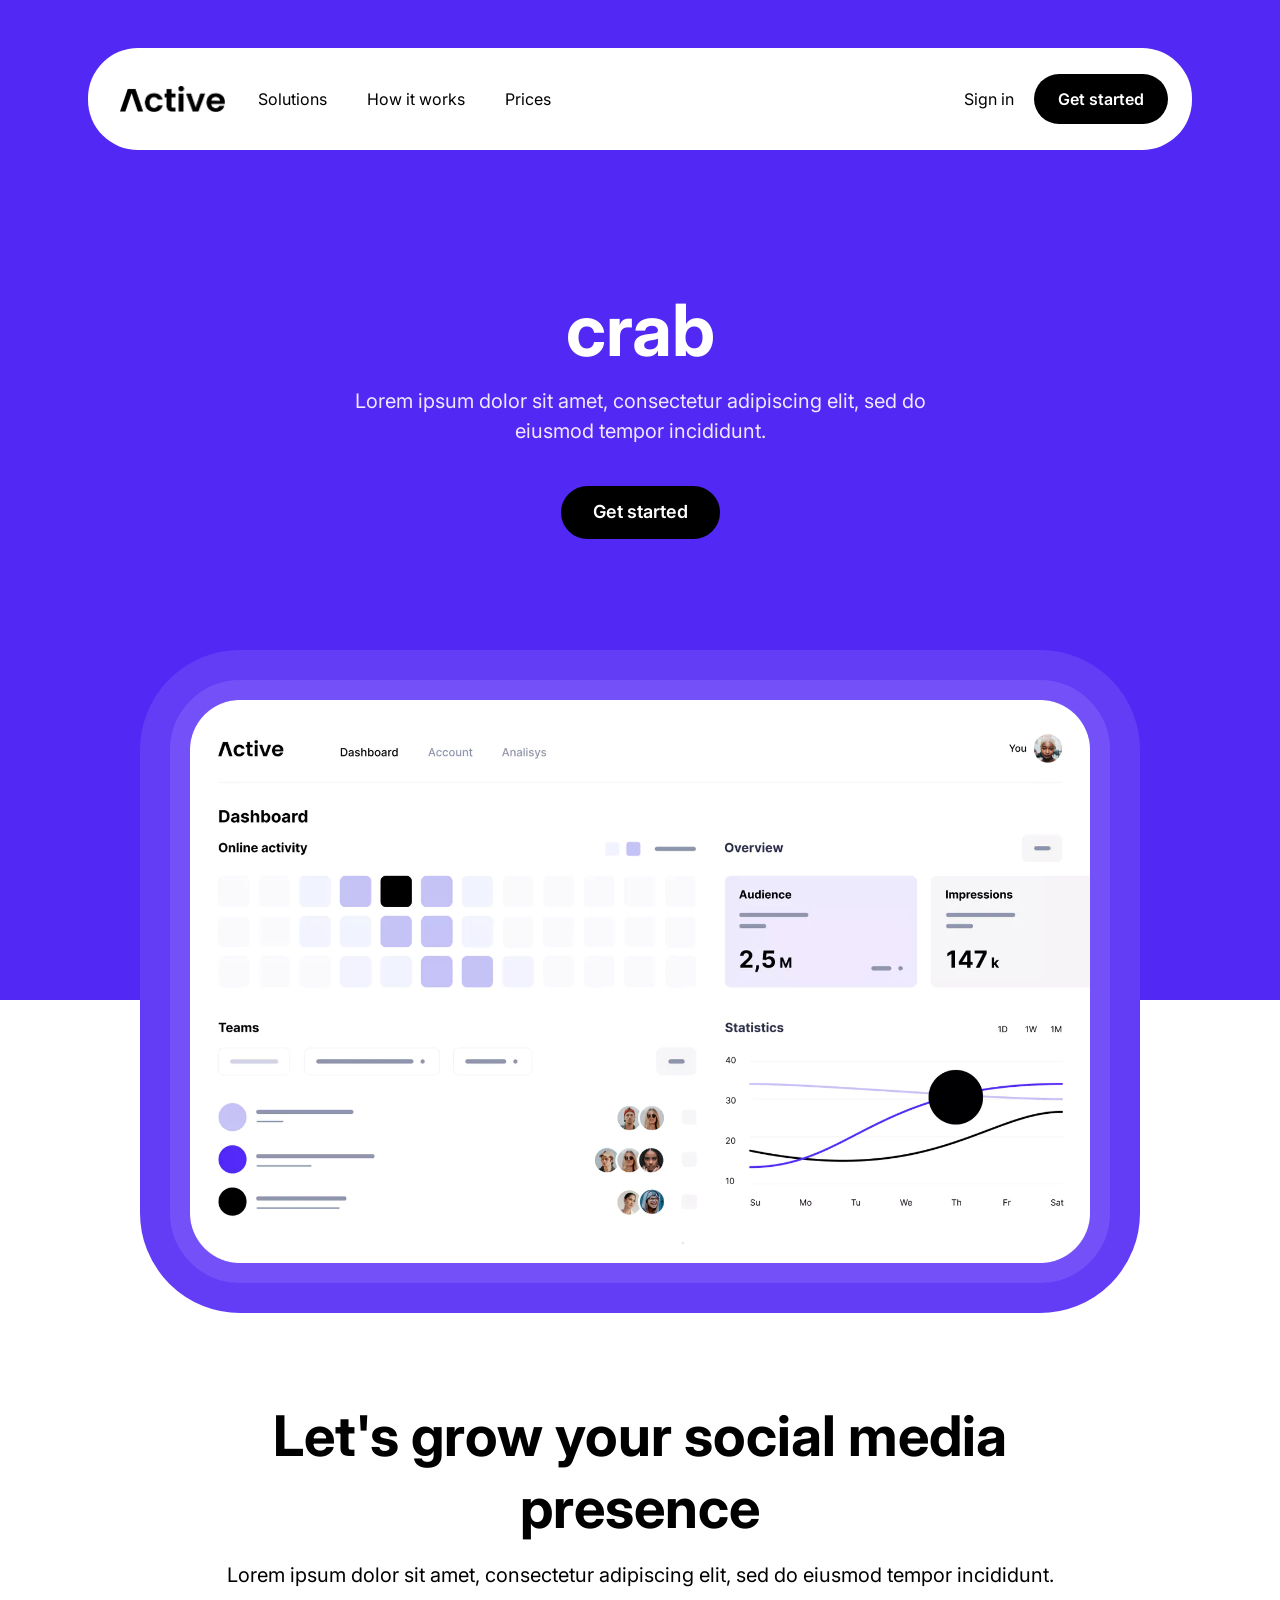
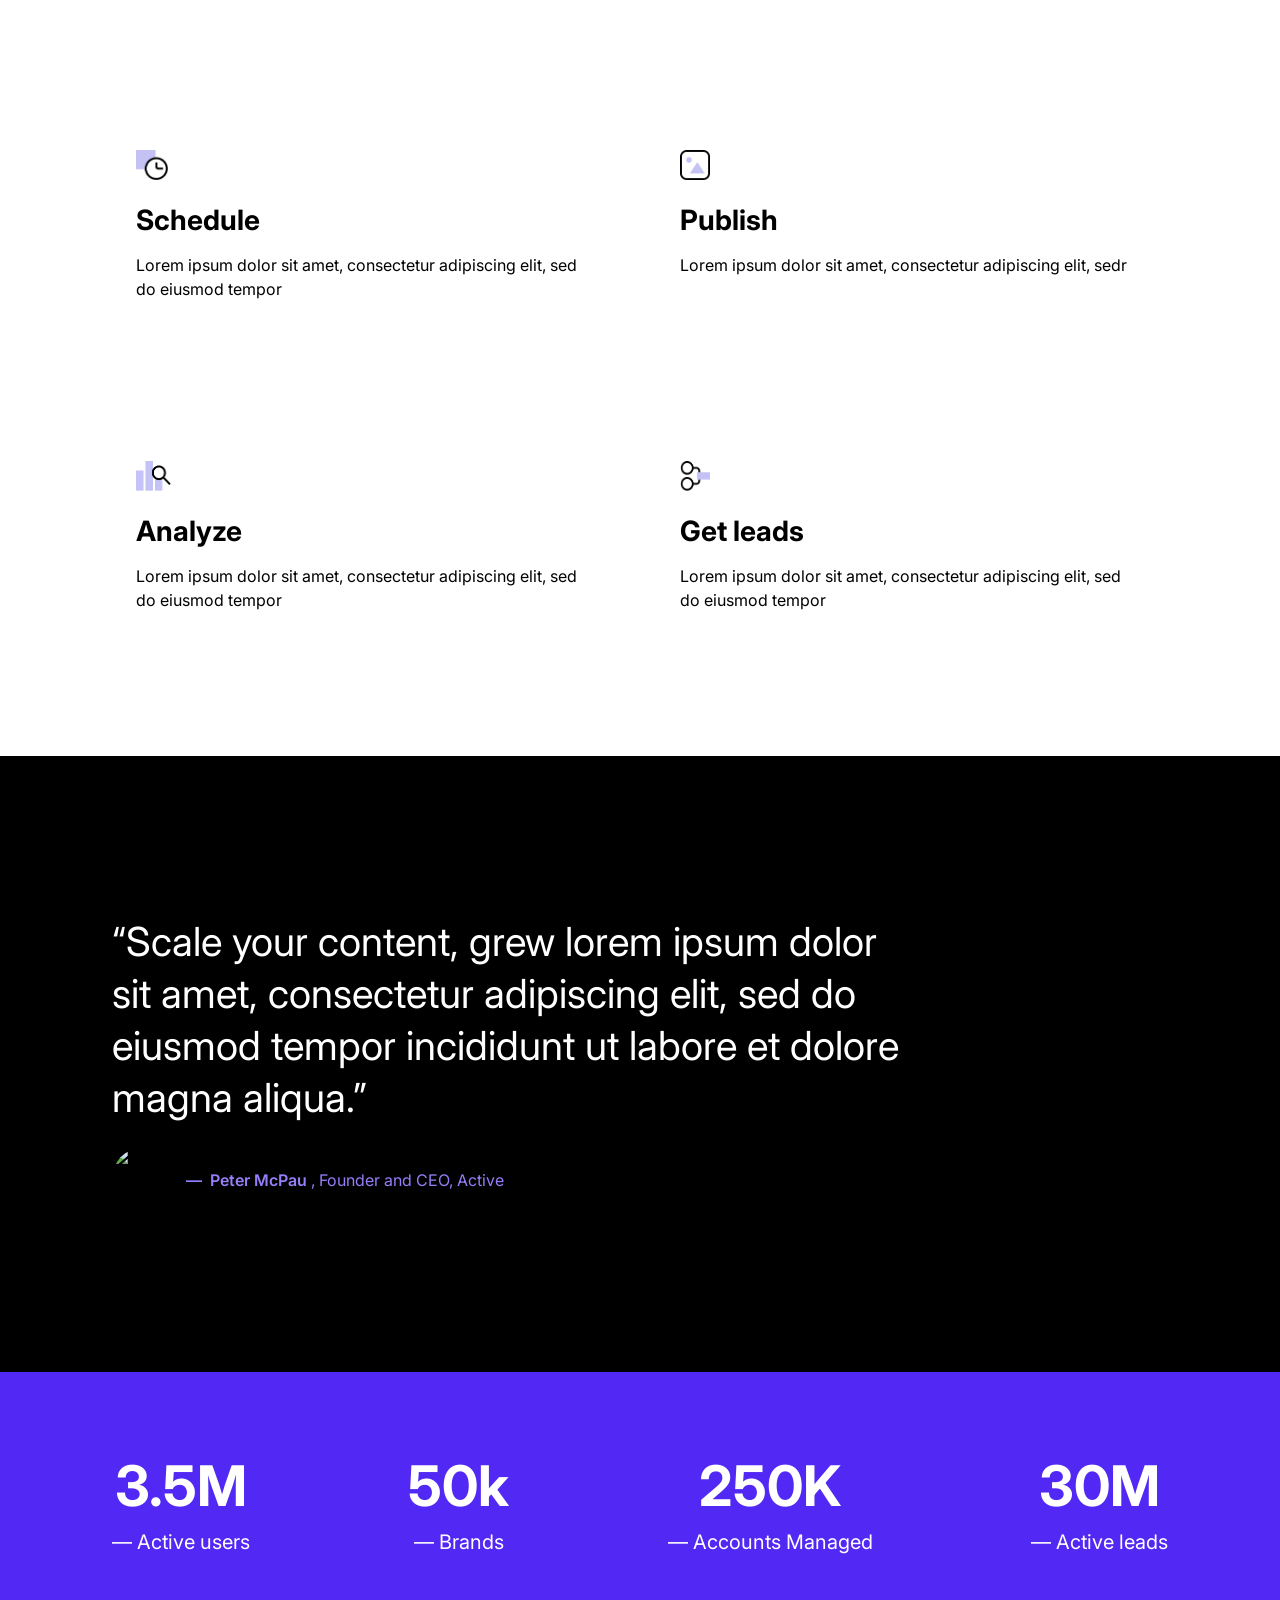
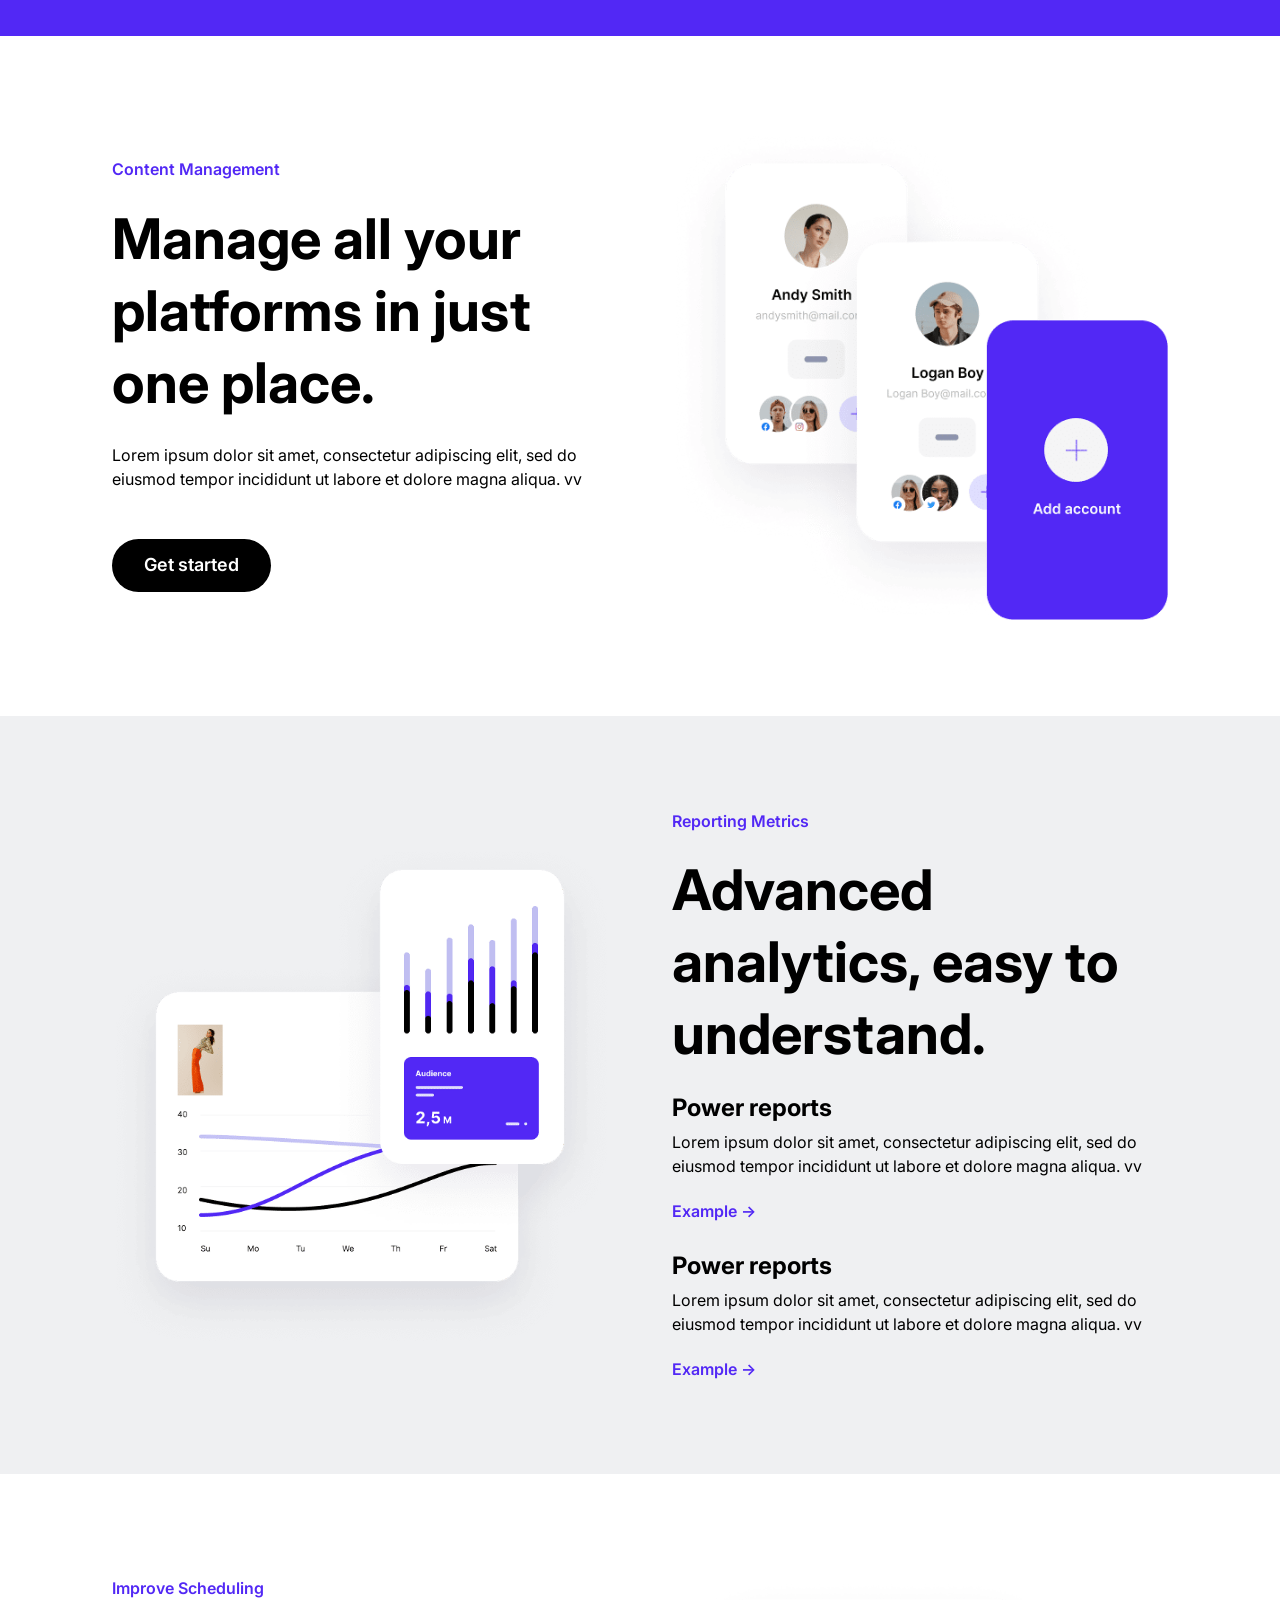
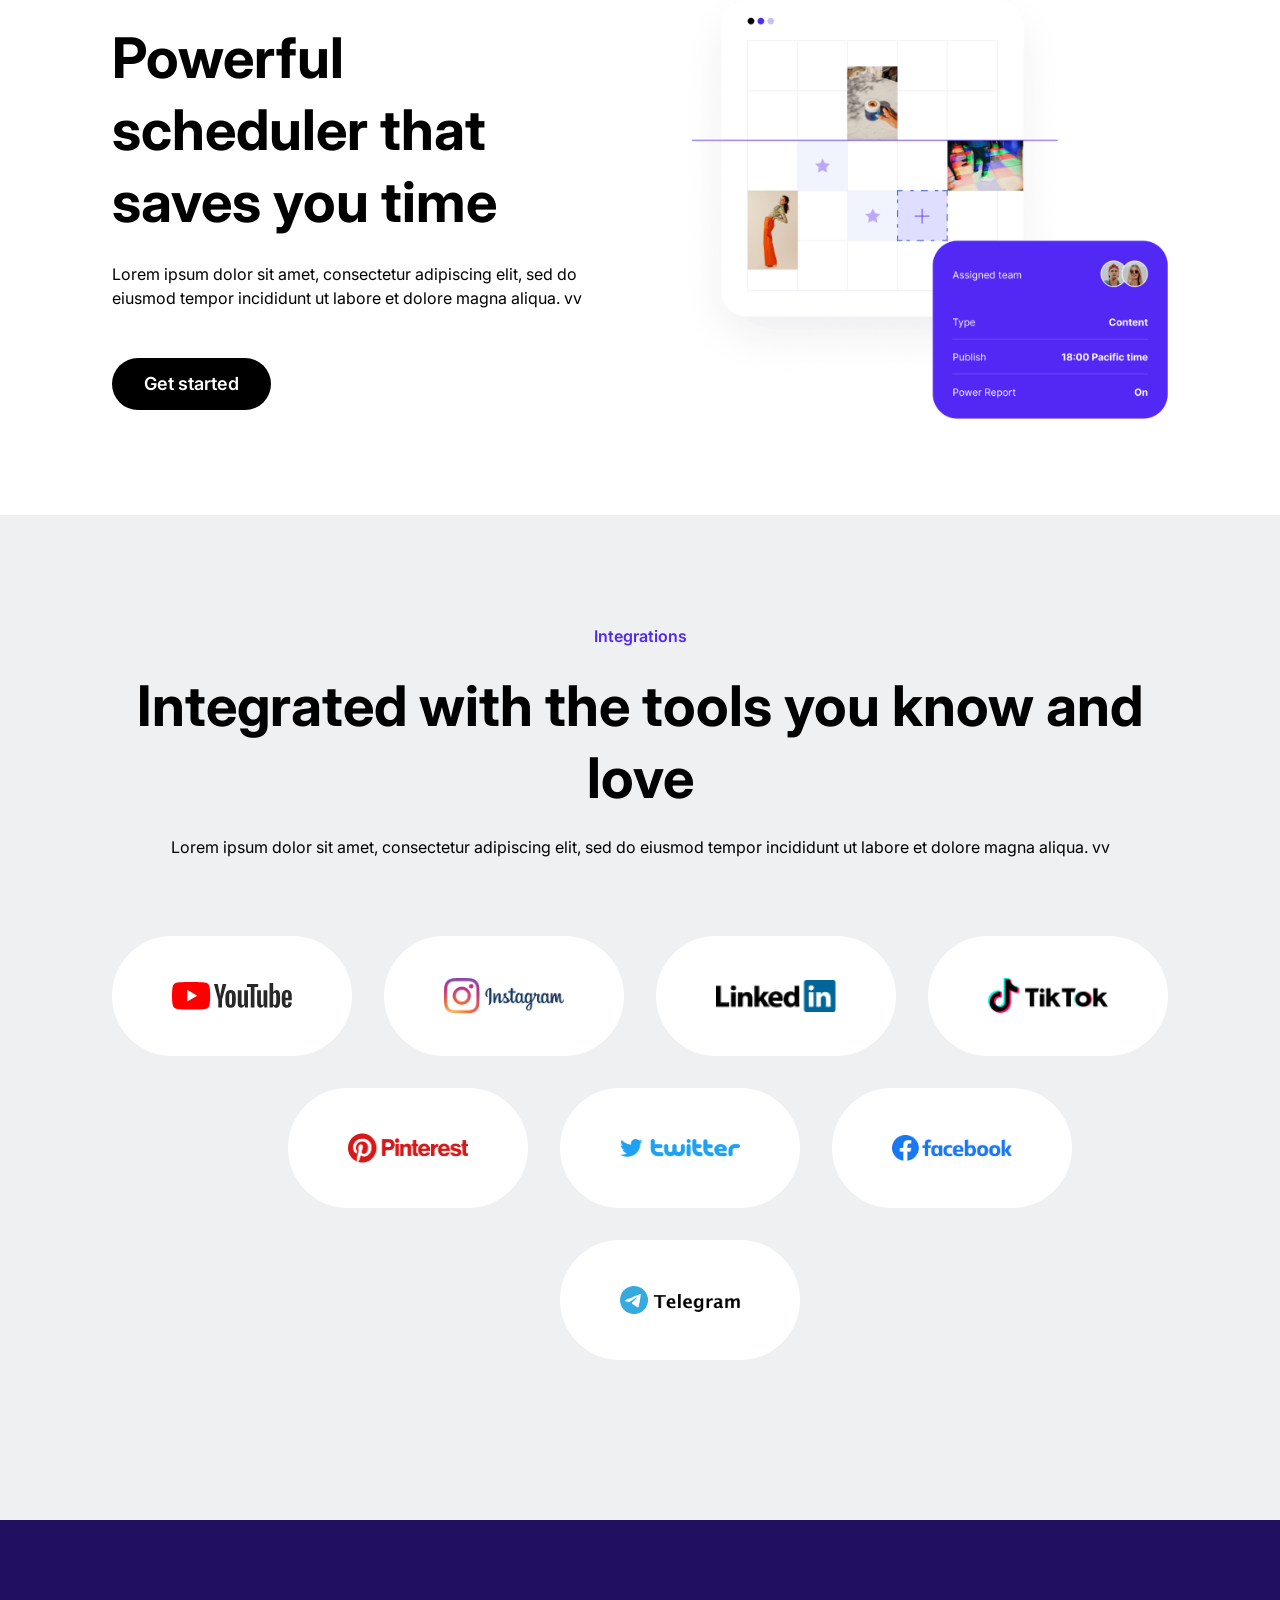
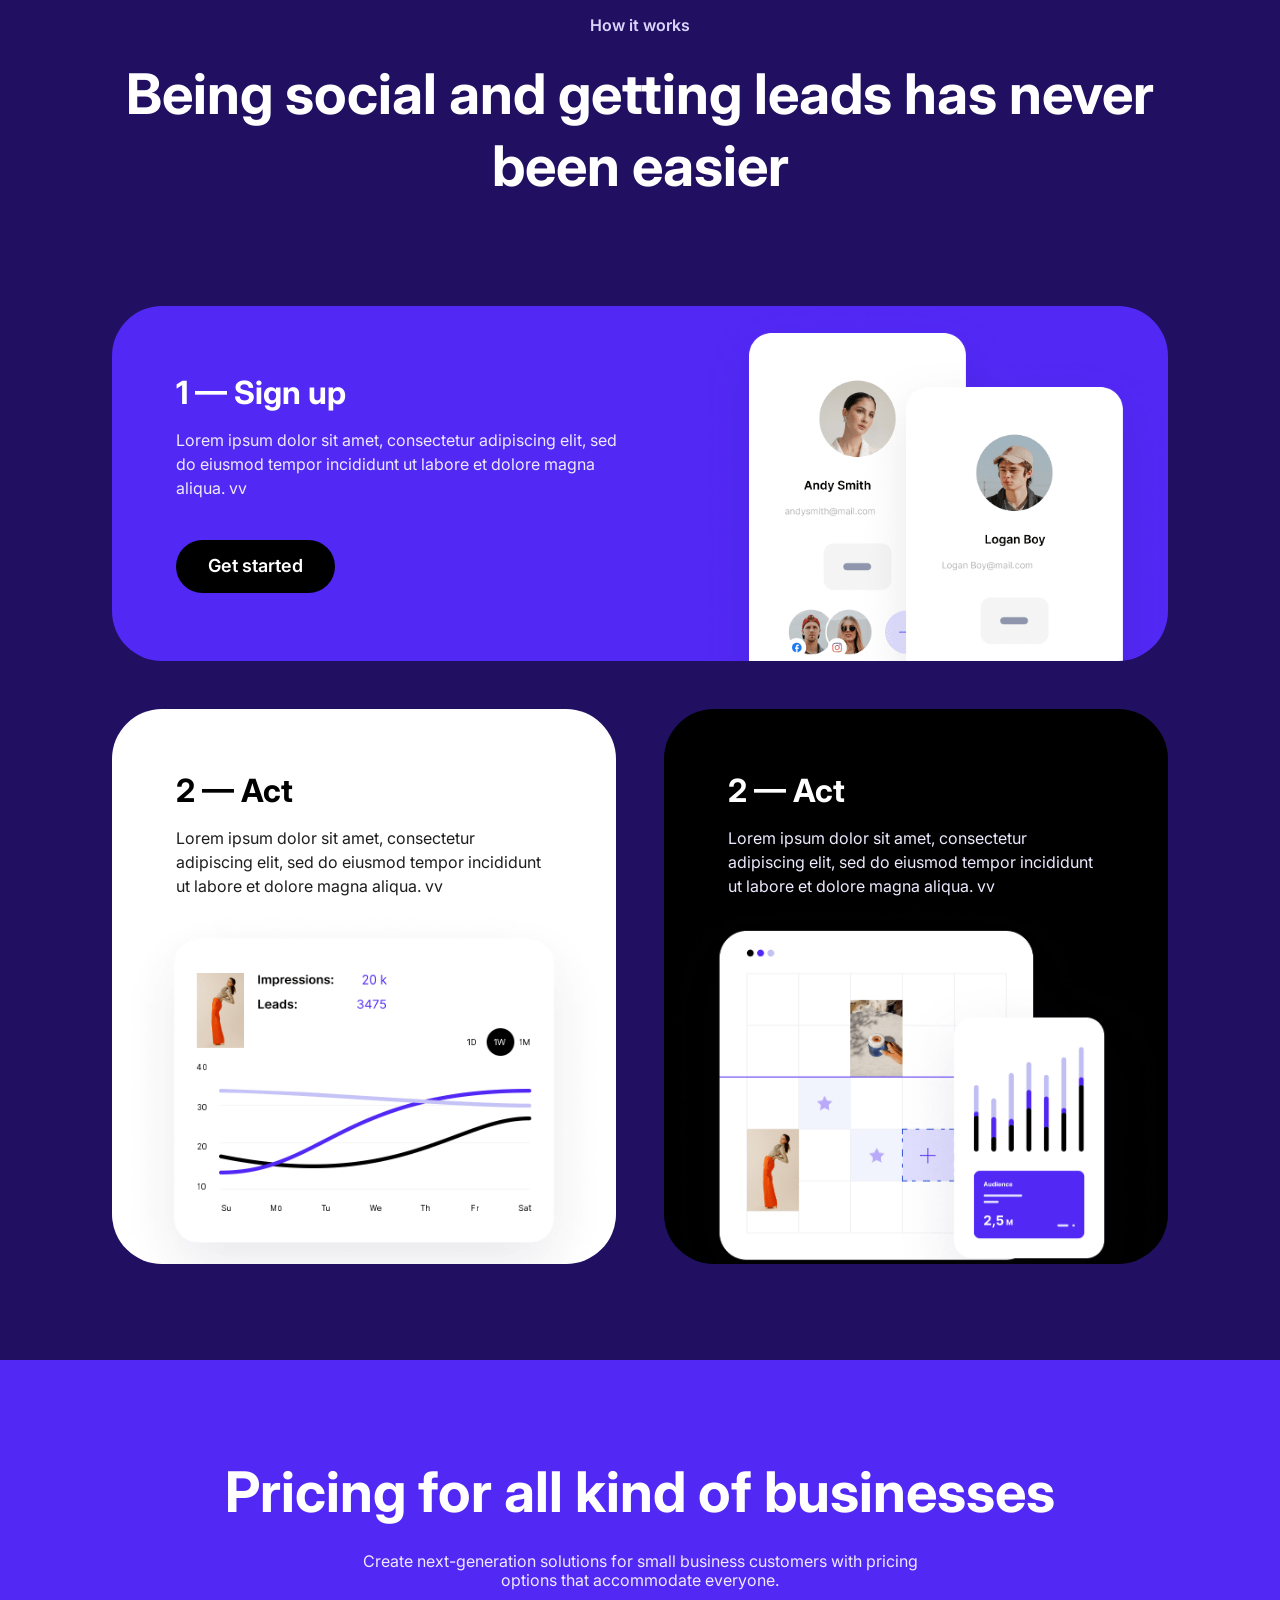
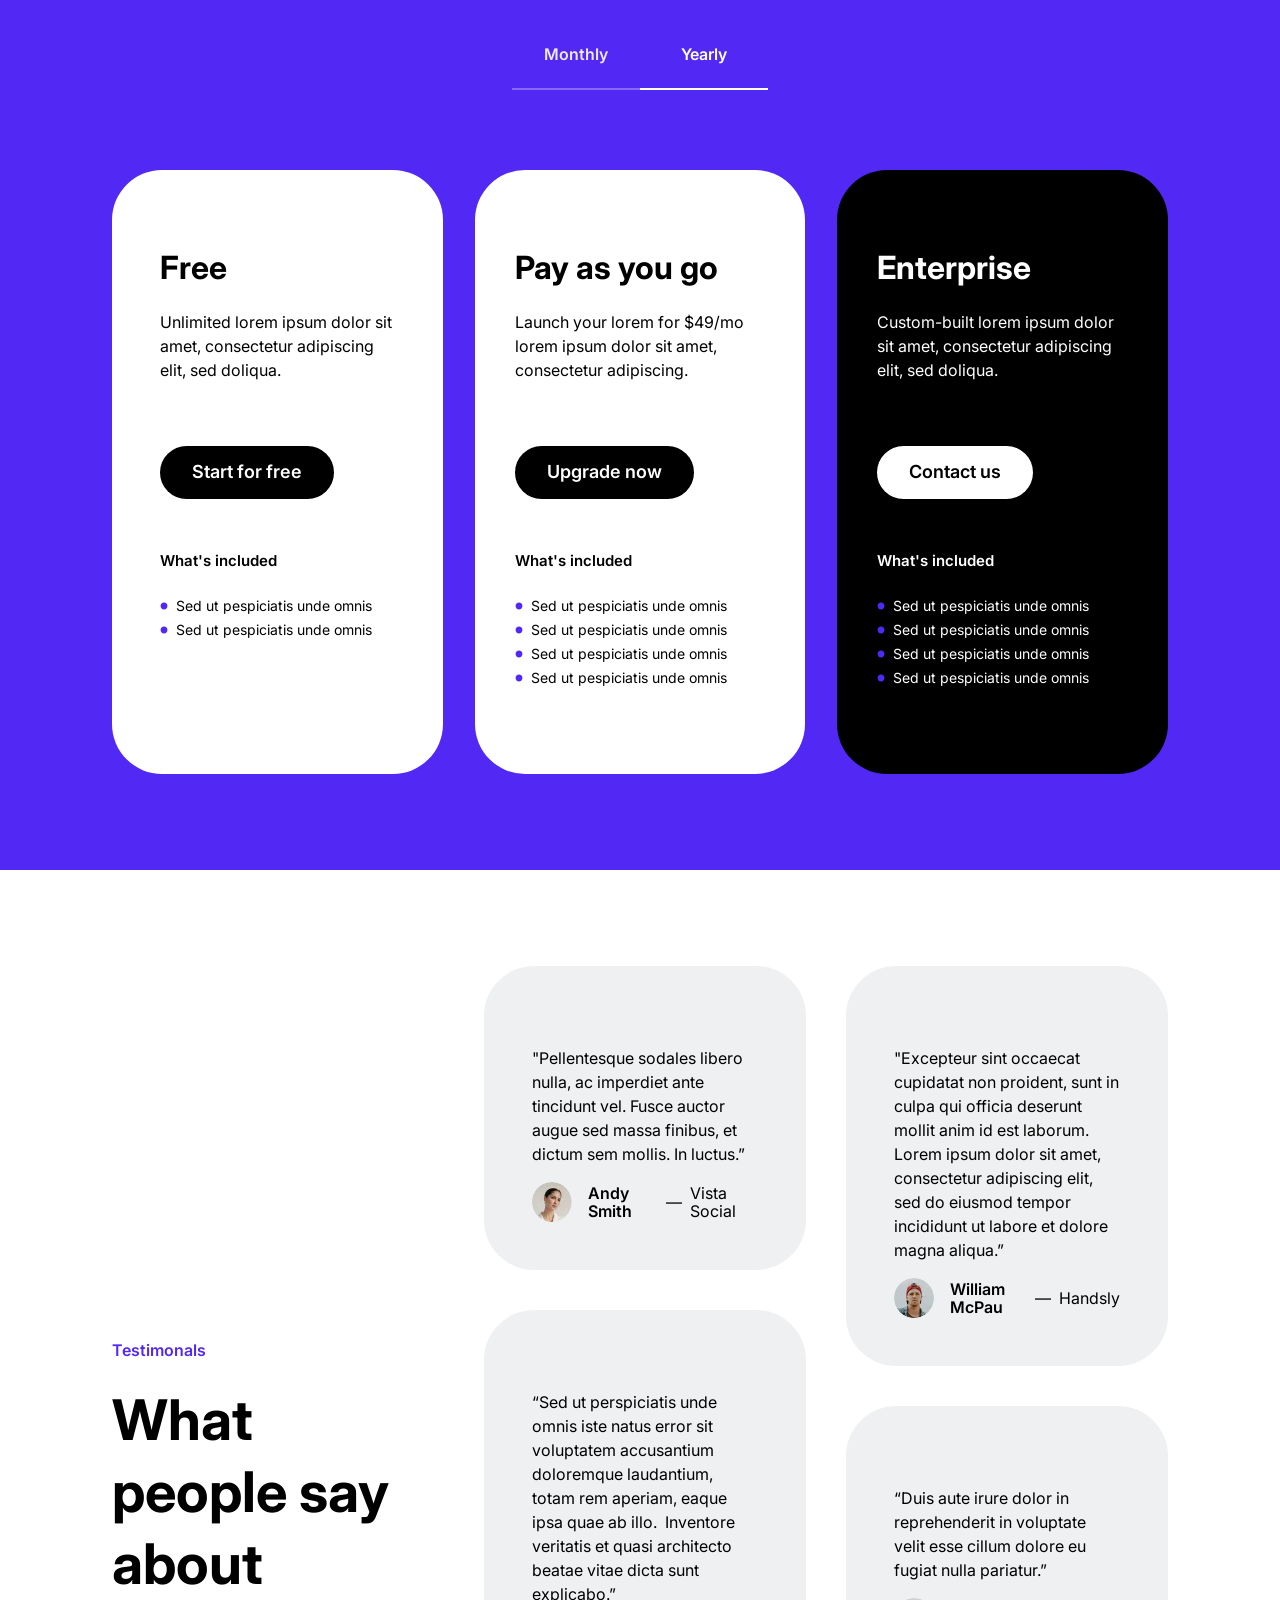
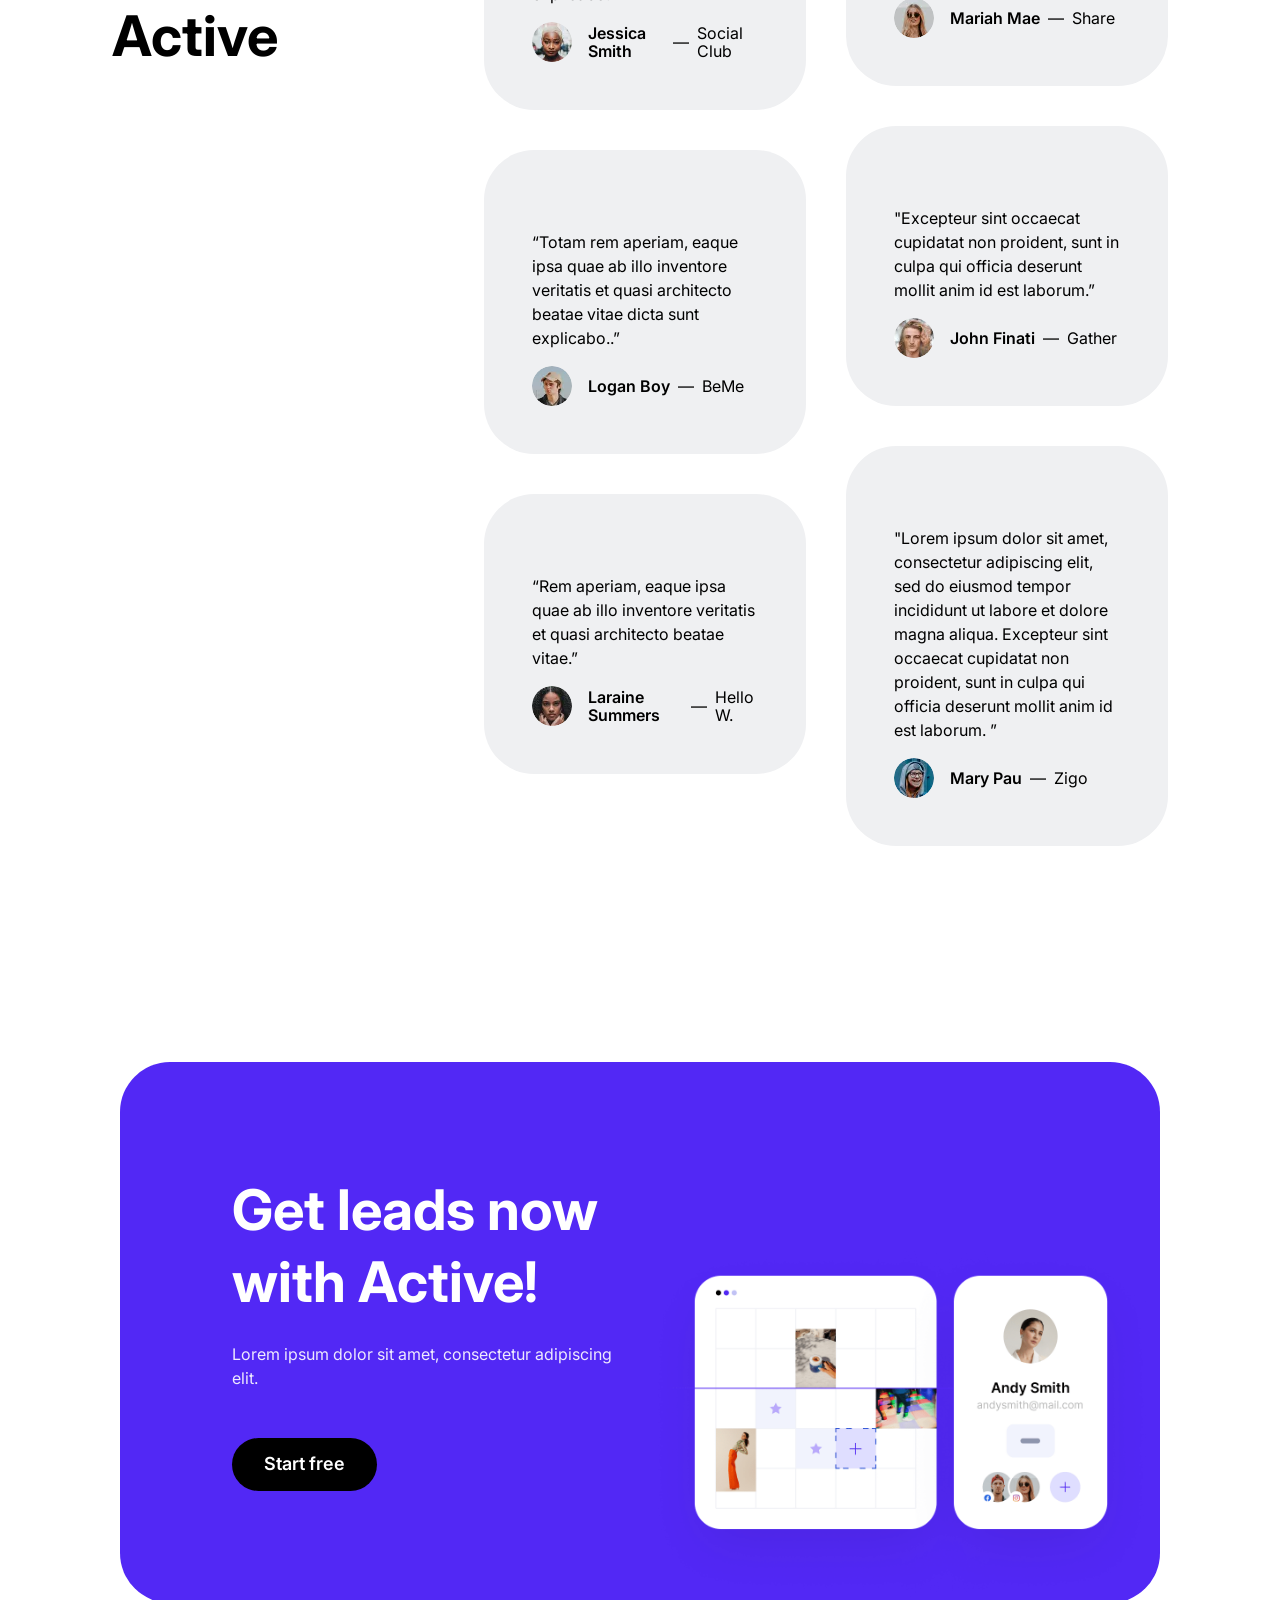
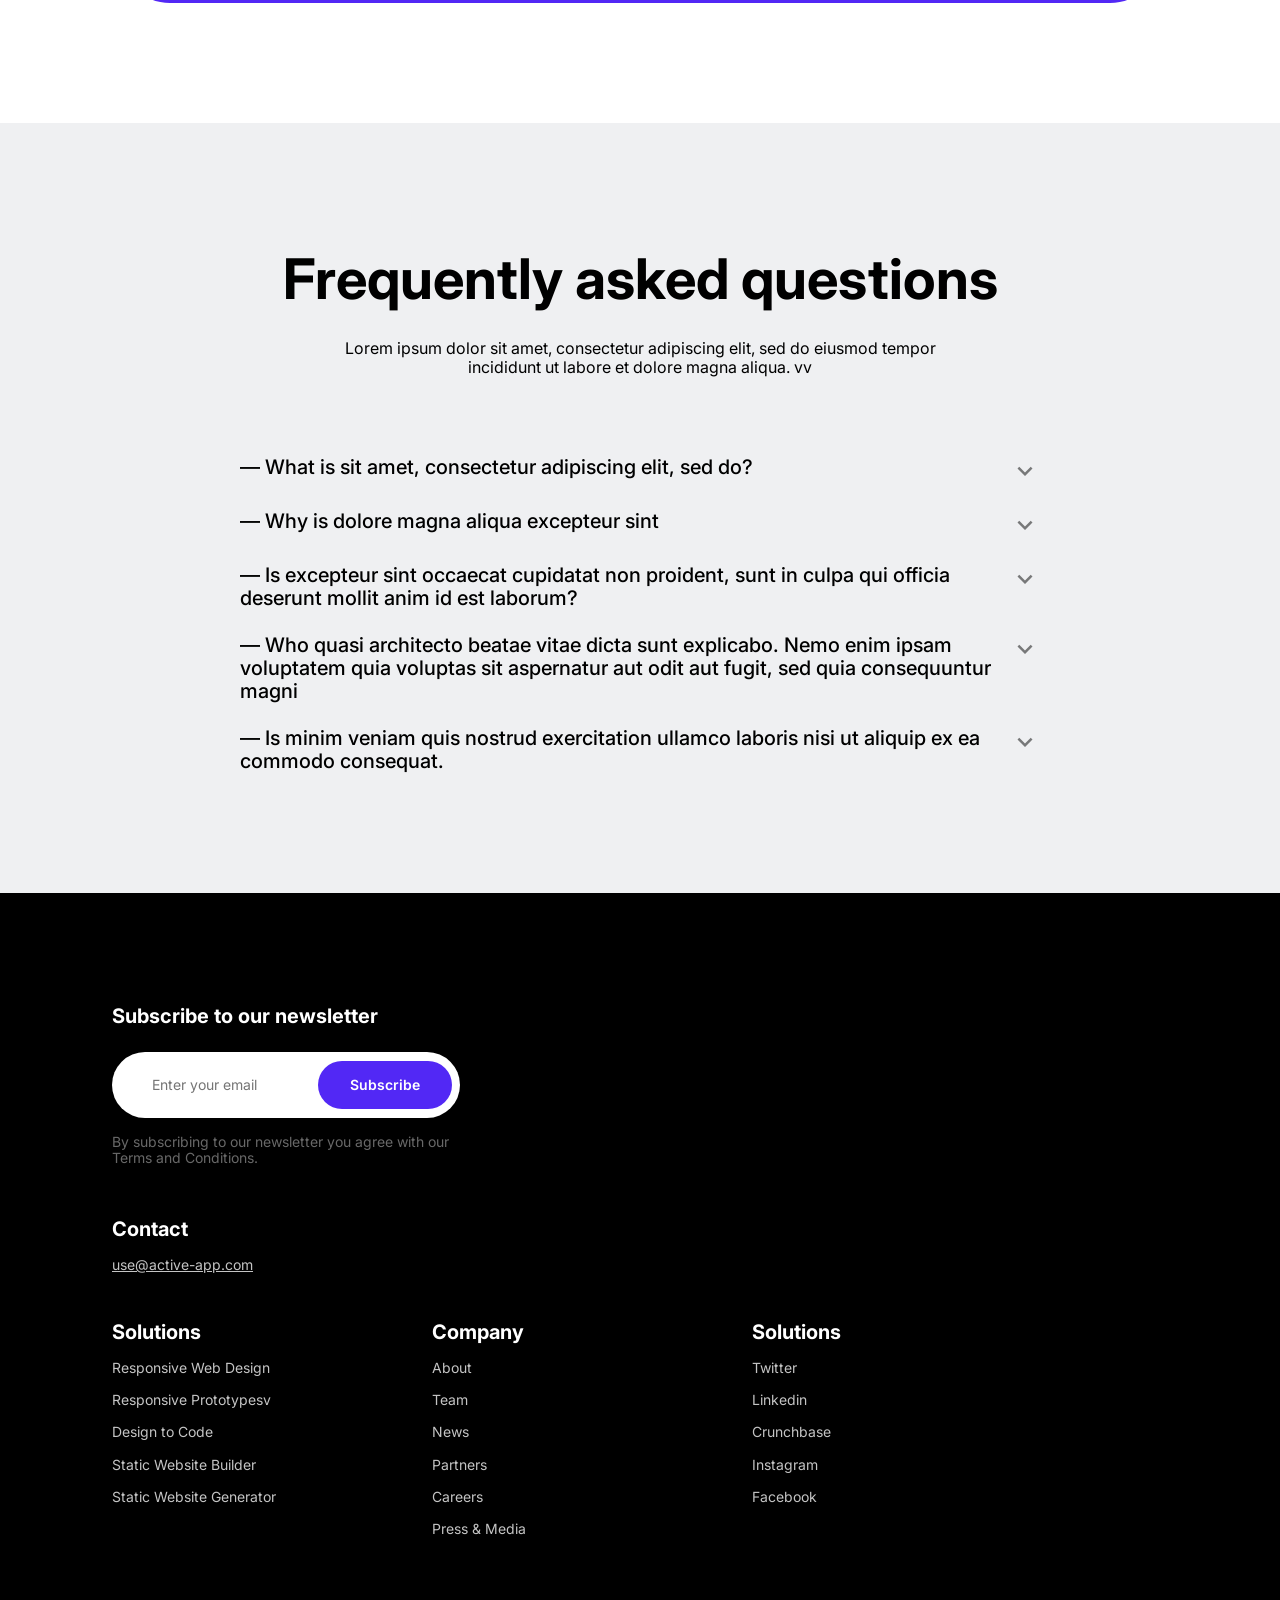
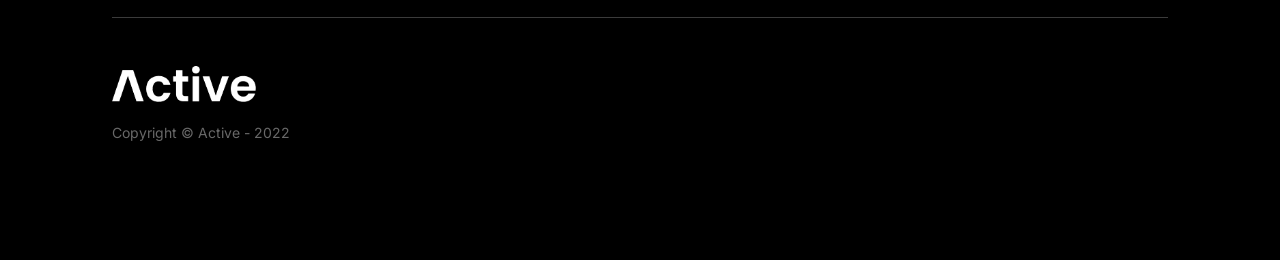
==== index.html @ 30d30663 "fix" ====
<!DOCTYPE html>
<html lang="en">
  <head>
    <title>Active Online Software Page</title>
    <meta property="og:title" content="Active Online Software Page" />
    <meta name="viewport" content="width=device-width, initial-scale=1.0" />
    <meta charset="utf-8" />
    <meta property="twitter:card" content="summary_large_image" />

    <style data-tag="reset-style-sheet">
      html {  line-height: 1.15;}body {  margin: 0;}* {  box-sizing: border-box;  border-width: 0;  border-style: solid;}p,li,ul,pre,div,h1,h2,h3,h4,h5,h6,figure,blockquote,figcaption {  margin: 0;  padding: 0;}button {  background-color: transparent;}button,input,optgroup,select,textarea {  font-family: inherit;  font-size: 100%;  line-height: 1.15;  margin: 0;}button,select {  text-transform: none;}button,[type="button"],[type="reset"],[type="submit"] {  -webkit-appearance: button;}button::-moz-focus-inner,[type="button"]::-moz-focus-inner,[type="reset"]::-moz-focus-inner,[type="submit"]::-moz-focus-inner {  border-style: none;  padding: 0;}button:-moz-focus,[type="button"]:-moz-focus,[type="reset"]:-moz-focus,[type="submit"]:-moz-focus {  outline: 1px dotted ButtonText;}a {  color: inherit;  text-decoration: inherit;}input {  padding: 2px 4px;}img {  display: block;}html { scroll-behavior: smooth  }
    </style>
    <style data-tag="default-style-sheet">
      html {
        font-family: Inter;
        font-size: 16px;
      }

      body {
        font-weight: 400;
        font-style:normal;
        text-decoration: none;
        text-transform: none;
        letter-spacing: normal;
        line-height: 1.15;
        color: var(--dl-color-gray-black);
        background-color: var(--dl-color-gray-white);

      }
    </style>
    <link
      rel="stylesheet"
      href="https://fonts.googleapis.com/css2?family=Inter:wght@100;200;300;400;500;600;700;800;900&amp;display=swap"
      data-tag="font"
    />
    <style>
       body::-webkit-scrollbar {
         width: 0.5em;
         z-index: 100;
         background-color:transparent;
       }


      body::-webkit-scrollbar-thumb {
         background-color:white;
         box-shadow:0 -100vh 0 100vh #5128f5;//magic
       }
    </style>
  </head>
  <body>
    <link rel="stylesheet" href="./style.css" />
    <div>
      <link href="./index.css" rel="stylesheet" />

      <div class="home-container">
        <section class="home-hero">
          <div class="home-menu">
            <div id="mobile-menu" class="home-mobile-navigation">
              <img
                alt="pastedImage"
                src="public/pastedimage-no9b-1500h.png"
                class="home-logo"
              />
              <div class="home-links">
                <span class="Link">Solutions</span>
                <span class="Link">How it works</span>
                <span class="Link">Prices</span>
              </div>
              <div id="close-mobile-menu" class="home-close-mobile-menu">
                <svg viewBox="0 0 804.5714285714286 1024" class="home-icon">
                  <path
                    d="M741.714 755.429c0 14.286-5.714 28.571-16 38.857l-77.714 77.714c-10.286 10.286-24.571 16-38.857 16s-28.571-5.714-38.857-16l-168-168-168 168c-10.286 10.286-24.571 16-38.857 16s-28.571-5.714-38.857-16l-77.714-77.714c-10.286-10.286-16-24.571-16-38.857s5.714-28.571 16-38.857l168-168-168-168c-10.286-10.286-16-24.571-16-38.857s5.714-28.571 16-38.857l77.714-77.714c10.286-10.286 24.571-16 38.857-16s28.571 5.714 38.857 16l168 168 168-168c10.286-10.286 24.571-16 38.857-16s28.571 5.714 38.857 16l77.714 77.714c10.286 10.286 16 24.571 16 38.857s-5.714 28.571-16 38.857l-168 168 168 168c10.286 10.286 16 24.571 16 38.857z"
                  ></path>
                </svg>
              </div>
            </div>
            <div class="home-desktop-navigation">
              <nav class="home-centered">
                <div class="home-left">
                  <img
                    alt="pastedImage"
                    src="public/pastedimage-no9b-1500h.png"
                    class="home-logo1"
                  />
                  <div class="home-links1">
                    <span class="Link">Solutions</span>
                    <span class="Link">How it works</span>
                    <span class="Link">Prices</span>
                  </div>
                </div>
                <div class="home-right">
                  <span class="home-sign-in Link">Sign in</span>
                  <div class="home-get-started">
                    <span class="home-text006">Get started</span>
                  </div>
                  <div id="open-mobile-menu" class="home-burger-menu">
                    <img
                      alt="pastedImage"
                      src="public/pastedimage-yxbd.svg"
                      class="home-mobile-menu-button"
                    />
                  </div>
                </div>
              </nav>
            </div>
            <div>
              <div class="home-container02">
                <script>
                  /*
                  Mobile menu - Code Embed
                  */

                  // Mobile menu
                  const mobileMenu = document.querySelector('#mobile-menu')

                  // Buttons
                  const closeButton = document.querySelector('#close-mobile-menu')
                  const openButton = document.querySelector('#open-mobile-menu')

                  // On openButton click, set the mobileMenu position left to -100vw
                  openButton.addEventListener('click', function() {
                      mobileMenu.style.transform = 'translateX(0%)'
                  })

                  // On closeButton click, set the mobileMenu position to 0vw
                  closeButton.addEventListener('click', function() {
                      mobileMenu.style.transform = 'translateX(100%)'
                  })
                </script>
              </div>
            </div>
          </div>
          <header class="home-header">
            <h1 class="home-text007">crab</h1>
            <p class="home-text008">
              Lorem ipsum dolor sit amet, consectetur adipiscing elit, sed do
              eiusmod tempor incididunt.
            </p>
            <div class="home-get-started1">
              <span class="home-text009">Get started</span>
            </div>
          </header>
          <div class="home-dashboard-preview">
            <div class="home-outline">
              <img
                alt="pastedImage"
                src="public/pastedimage-cdo-1000h.png"
                loading="lazy"
                class="home-image"
              />
            </div>
          </div>
        </section>
        <section class="home-features">
          <div class="home-title">
            <span class="home-text010">
              <span>Let's grow your social media</span>
              <br />
              <span>presence</span>
            </span>
            <span class="home-text014">
              <span>
                Lorem ipsum dolor sit amet, consectetur adipiscing elit, sed do
              </span>
              <span>eiusmod tempor incididunt.</span>
            </span>
          </div>
          <div class="home-cards">
            <div class="home-container03">
              <div class="card">
                <img
                  alt="pastedImage"
                  src="public/pastedimage-fii6m-200h.png"
                  class="home-icon02"
                />
                <span class="home-text017">Schedule</span>
                <span class="home-text018">
                  Lorem ipsum dolor sit amet, consectetur adipiscing elit, sed
                  do eiusmod tempor
                </span>
              </div>
              <div class="home-publish card">
                <img
                  alt="pastedImage"
                  src="public/pastedimage-mimg-200h.png"
                  class="home-icon03"
                />
                <span class="home-text019">Publish</span>
                <span class="home-text020">
                  Lorem ipsum dolor sit amet, consectetur adipiscing elit, sedr
                </span>
              </div>
            </div>
            <div class="home-container04">
              <div class="card home-analyze">
                <img
                  alt="pastedImage"
                  src="public/pastedimage-l6p-200h.png"
                  class="home-icon04"
                />
                <span class="home-text021">Analyze</span>
                <span class="home-text022">
                  Lorem ipsum dolor sit amet, consectetur adipiscing elit, sed
                  do eiusmod tempor
                </span>
              </div>
              <div class="card">
                <img
                  alt="pastedImage"
                  src="public/pastedimage-vyi5-200h.png"
                  class="home-icon05"
                />
                <span class="home-text023">Get leads</span>
                <span class="home-text024">
                  Lorem ipsum dolor sit amet, consectetur adipiscing elit, sed
                  do eiusmod tempor
                </span>
              </div>
            </div>
          </div>
        </section>
        <section class="home-quote-container">
          <div class="home-quote">
            <span class="home-message">
              “Scale your content, grew lorem ipsum dolor sit amet, consectetur
              adipiscing elit, sed do eiusmod tempor incididunt ut labore et
              dolore magna aliqua.”
            </span>
            <div class="home-author">
              <img
                alt="image"
                src="https://images.unsplash.com/photo-1494790108377-be9c29b29330?ixid=Mnw5MTMyMXwwfDF8c2VhcmNofDV8fGdpcmx8ZW58MHx8fHwxNjY0ODA5MjE1&amp;ixlib=rb-1.2.1&amp;w=200"
                class="home-avatar"
              />
              <span class="home-quote1">
                <span class="home-text025">—&nbsp; Peter McPau</span>
                <span>, Founder and CEO, Active</span>
              </span>
            </div>
          </div>
        </section>
        <section class="home-statistics">
          <div class="home-container05">
            <div class="active-users-active-users metrics">
              <span class="active-users-text"><span>3.5M</span></span>
              <span class="active-users-text1">
                <span>— Active users</span>
              </span>
            </div>
            <div class="active-users-active-users metrics">
              <span class="active-users-text"><span>50k</span></span>
              <span class="active-users-text1"><span>— Brands</span></span>
            </div>
            <div class="active-users-active-users metrics">
              <span class="active-users-text"><span>250K</span></span>
              <span class="active-users-text1">
                <span>— Accounts Managed</span>
              </span>
            </div>
            <div class="active-users-active-users metrics">
              <span class="active-users-text"><span>30M</span></span>
              <span class="active-users-text1">
                <span>— Active leads</span>
              </span>
            </div>
          </div>
        </section>
        <section class="home-banners">
          <div class="home-banner-manage">
            <div class="home-container06">
              <div class="home-left1">
                <span class="sub-title">Content Management</span>
                <span class="home-text028 title">
                  Manage all your platforms in just one place.
                </span>
                <span class="home-text029">
                  Lorem ipsum dolor sit amet, consectetur adipiscing elit, sed
                  do eiusmod tempor incididunt ut labore et dolore magna aliqua.
                  vv
                </span>
                <div class="home-get-started2 template-button">
                  <span class="home-text030">Get started</span>
                </div>
              </div>
              <div class="home-image-container">
                <img
                  alt="pastedImage"
                  src="public/pastedimage-wvmq%201-1200w.png"
                  class="home-cards-image"
                />
              </div>
            </div>
          </div>
          <div class="home-banner-advanced-analytics">
            <div class="home-centered-container">
              <div class="home-image-container1">
                <img
                  alt="pastedImage"
                  src="public/test-1200w.png"
                  class="home-cards-image1"
                />
              </div>
              <div class="home-right1">
                <span class="sub-title">Reporting Metrics</span>
                <h2 class="home-text032 title">
                  Advanced analytics, easy to understand.
                </h2>
                <div class="home-category">
                  <span class="home-text033">Power reports</span>
                  <span class="home-text034">
                    Lorem ipsum dolor sit amet, consectetur adipiscing elit, sed
                    do eiusmod tempor incididunt ut labore et dolore magna
                    aliqua. vv
                  </span>
                  <span class="home-text035">Example -&gt;</span>
                </div>
                <div class="home-category1">
                  <span class="home-text036">Power reports</span>
                  <span class="home-text037">
                    Lorem ipsum dolor sit amet, consectetur adipiscing elit, sed
                    do eiusmod tempor incididunt ut labore et dolore magna
                    aliqua. vv
                  </span>
                  <span class="home-text038">Example -&gt;</span>
                </div>
              </div>
            </div>
          </div>
          <div class="home-banner">
            <div class="home-container07">
              <div class="home-left2">
                <span class="home-text039">Improve Scheduling</span>
                <h2 class="home-text040 title">
                  Powerful scheduler that saves you time
                </h2>
                <span class="home-text041">
                  Lorem ipsum dolor sit amet, consectetur adipiscing elit, sed
                  do eiusmod tempor incididunt ut labore et dolore magna aliqua.
                  vv
                </span>
                <div class="home-get-started3 template-button">
                  <span class="home-text042">Get started</span>
                </div>
              </div>
              <div class="home-image-container2">
                <img
                  alt="pastedImage"
                  src="public/83d913a38a75e38d7cef4fea757ed7ed-1200w.png"
                  class="home-cards-image2"
                />
              </div>
            </div>
          </div>
        </section>
        <section class="home-integrations">
          <div class="home-centered-container1">
            <div class="home-heading">
              <span class="sub-title">Integrations</span>
              <span class="title">
                Integrated with the tools you know and love
              </span>
              <span class="home-text045">
                Lorem ipsum dolor sit amet, consectetur adipiscing elit, sed do
                eiusmod tempor incididunt ut labore et dolore magna aliqua. vv
              </span>
            </div>
            <div class="home-pills-container">
              <div class="home-pills">
                <div class="home-container08">
                  <div class="you-tube-you-tube">
                    <img
                      alt="pastedImage"
                      src="public/logos/pastedimage-smjb.svg"
                      class="you-tube-pasted-image"
                    />
                  </div>
                  <div class="you-tube-you-tube">
                    <img
                      alt="pastedImage"
                      src="public/logos/group%201012-200h.png"
                      class="you-tube-pasted-image"
                    />
                  </div>
                  <div class="you-tube-you-tube">
                    <img
                      alt="pastedImage"
                      src="public/logos/layer1-200h.png"
                      class="you-tube-pasted-image"
                    />
                  </div>
                  <div class="you-tube-you-tube">
                    <img
                      alt="pastedImage"
                      src="public/logos/group-200h.png"
                      class="you-tube-pasted-image"
                    />
                  </div>
                </div>
                <div class="home-container09">
                  <div class="you-tube-you-tube">
                    <img
                      alt="pastedImage"
                      src="public/logos/pinterest%20logo-200h.png"
                      class="you-tube-pasted-image"
                    />
                  </div>
                  <div class="you-tube-you-tube">
                    <img
                      alt="pastedImage"
                      src="public/logos/group%201014-200h.png"
                      class="you-tube-pasted-image"
                    />
                  </div>
                  <div class="you-tube-you-tube">
                    <img
                      alt="pastedImage"
                      src="public/logos/group%201015-200h.png"
                      class="you-tube-pasted-image"
                    />
                  </div>
                  <div class="you-tube-you-tube">
                    <img
                      alt="pastedImage"
                      src="public/logos/group%201017-200h.png"
                      class="you-tube-pasted-image"
                    />
                  </div>
                </div>
              </div>
            </div>
          </div>
        </section>
        <section class="home-how-it-works">
          <div class="home-centered-container2">
            <div class="home-heading1">
              <span class="home-text046">How it works</span>
              <span class="home-text047 title">
                Being social and getting leads has never been easier
              </span>
            </div>
            <div class="home-category2">
              <div class="home-headng">
                <span class="home-text048">1 — Sign up</span>
                <span class="home-text049">
                  Lorem ipsum dolor sit amet, consectetur adipiscing elit, sed
                  do eiusmod tempor incididunt ut labore et dolore magna aliqua.
                  vv
                </span>
                <div class="home-get-started4 template-button">
                  <span class="home-text050">Get started</span>
                </div>
              </div>
              <div class="home-container10">
                <img
                  alt="pastedImage"
                  src="public/pastedimage-k5xi%201-1200w.png"
                  class="home-pasted-image"
                />
              </div>
            </div>
            <div class="home-row">
              <div class="home-category3">
                <div class="home-headng1">
                  <span class="home-text051">2 — Act</span>
                  <span class="home-text052">
                    Lorem ipsum dolor sit amet, consectetur adipiscing elit, sed
                    do eiusmod tempor incididunt ut labore et dolore magna
                    aliqua. vv
                  </span>
                </div>
                <img
                  alt="pastedImage"
                  src="public/pastedimage-ibg-1200w.png"
                  class="home-pasted-image1"
                />
              </div>
              <div class="home-category4">
                <div class="home-headng2">
                  <span class="home-text053">2 — Act</span>
                  <span class="home-text054">
                    Lorem ipsum dolor sit amet, consectetur adipiscing elit, sed
                    do eiusmod tempor incididunt ut labore et dolore magna
                    aliqua. vv
                  </span>
                </div>
                <img
                  alt="pastedImage"
                  src="public/pastedimage-3c4o-1200w.png"
                  class="home-pasted-image2"
                />
              </div>
            </div>
          </div>
        </section>
        <section class="home-pricing">
          <div class="home-centered-container3">
            <div class="home-heading2">
              <span class="home-text055 title">
                Pricing for all kind of businesses
              </span>
              <span class="home-text056">
                Create next-generation solutions for small business customers
                with pricing options that accommodate everyone.
              </span>
              <div class="home-selection">
                <span class="home-text057">Monthly</span>
                <span class="home-text058">Yearly</span>
              </div>
            </div>
            <div class="home-cards1">
              <div class="home-card">
                <span class="home-text059">Free</span>
                <span class="home-text060">
                  Unlimited lorem ipsum dolor sit amet, consectetur adipiscing
                  elit, sed doliqua.
                </span>
                <div class="home-get-started5 template-button">
                  <span class="home-text061">Start for free</span>
                </div>
                <span class="home-text062">What's included</span>
                <div class="home-bullet-points">
                  <div class="home-point">
                    <svg
                      viewBox="0 0 877.7142857142857 1024"
                      class="home-icon06"
                    >
                      <path
                        d="M877.714 512c0 242.286-196.571 438.857-438.857 438.857s-438.857-196.571-438.857-438.857 196.571-438.857 438.857-438.857 438.857 196.571 438.857 438.857z"
                      ></path>
                    </svg>
                    <span class="home-text063">
                      Sed ut pespiciatis unde omnis
                    </span>
                  </div>
                  <div class="home-point01">
                    <svg
                      viewBox="0 0 877.7142857142857 1024"
                      class="home-icon08"
                    >
                      <path
                        d="M877.714 512c0 242.286-196.571 438.857-438.857 438.857s-438.857-196.571-438.857-438.857 196.571-438.857 438.857-438.857 438.857 196.571 438.857 438.857z"
                      ></path>
                    </svg>
                    <span class="home-text064">
                      Sed ut pespiciatis unde omnis
                    </span>
                  </div>
                </div>
              </div>
              <div class="home-card1">
                <span class="home-text065">Pay as you go</span>
                <span class="home-text066">
                  <span>Launch your lorem for $49/mo</span>
                  <br />
                  <span>
                    lorem ipsum dolor sit amet, consectetur adipiscing.
                  </span>
                </span>
                <div class="home-get-started6 template-button">
                  <span class="home-text070">
                    <span>Upgrade now</span>
                    <br />
                  </span>
                </div>
                <span class="home-text073">What's included</span>
                <div class="home-bullet-points1">
                  <div class="home-point02">
                    <svg
                      viewBox="0 0 877.7142857142857 1024"
                      class="home-icon10"
                    >
                      <path
                        d="M877.714 512c0 242.286-196.571 438.857-438.857 438.857s-438.857-196.571-438.857-438.857 196.571-438.857 438.857-438.857 438.857 196.571 438.857 438.857z"
                      ></path>
                    </svg>
                    <span class="home-text074">
                      Sed ut pespiciatis unde omnis
                    </span>
                  </div>
                  <div class="home-point03">
                    <svg
                      viewBox="0 0 877.7142857142857 1024"
                      class="home-icon12"
                    >
                      <path
                        d="M877.714 512c0 242.286-196.571 438.857-438.857 438.857s-438.857-196.571-438.857-438.857 196.571-438.857 438.857-438.857 438.857 196.571 438.857 438.857z"
                      ></path>
                    </svg>
                    <span class="home-text075">
                      Sed ut pespiciatis unde omnis
                    </span>
                  </div>
                  <div class="home-point04">
                    <svg
                      viewBox="0 0 877.7142857142857 1024"
                      class="home-icon14"
                    >
                      <path
                        d="M877.714 512c0 242.286-196.571 438.857-438.857 438.857s-438.857-196.571-438.857-438.857 196.571-438.857 438.857-438.857 438.857 196.571 438.857 438.857z"
                      ></path>
                    </svg>
                    <span class="home-text076">
                      Sed ut pespiciatis unde omnis
                    </span>
                  </div>
                  <div class="home-point05">
                    <svg
                      viewBox="0 0 877.7142857142857 1024"
                      class="home-icon16"
                    >
                      <path
                        d="M877.714 512c0 242.286-196.571 438.857-438.857 438.857s-438.857-196.571-438.857-438.857 196.571-438.857 438.857-438.857 438.857 196.571 438.857 438.857z"
                      ></path>
                    </svg>
                    <span class="home-text077">
                      Sed ut pespiciatis unde omnis
                    </span>
                  </div>
                </div>
              </div>
              <div class="home-card2">
                <span class="home-text078">Enterprise</span>
                <span class="home-text079">
                  <span>
                    Custom-built lorem ipsum dolor sit amet, consectetur
                    adipiscing elit, sed doliqua.
                  </span>
                  <br />
                </span>
                <div class="home-get-started7 template-button">
                  <span class="home-text082">
                    <span>Contact us</span>
                    <br />
                  </span>
                </div>
                <span class="home-text085">What's included</span>
                <div class="home-bullet-points2">
                  <div class="home-point06">
                    <svg
                      viewBox="0 0 877.7142857142857 1024"
                      class="home-icon18"
                    >
                      <path
                        d="M877.714 512c0 242.286-196.571 438.857-438.857 438.857s-438.857-196.571-438.857-438.857 196.571-438.857 438.857-438.857 438.857 196.571 438.857 438.857z"
                      ></path>
                    </svg>
                    <span class="home-text086">
                      Sed ut pespiciatis unde omnis
                    </span>
                  </div>
                  <div class="home-point07">
                    <svg
                      viewBox="0 0 877.7142857142857 1024"
                      class="home-icon20"
                    >
                      <path
                        d="M877.714 512c0 242.286-196.571 438.857-438.857 438.857s-438.857-196.571-438.857-438.857 196.571-438.857 438.857-438.857 438.857 196.571 438.857 438.857z"
                      ></path>
                    </svg>
                    <span class="home-text087">
                      Sed ut pespiciatis unde omnis
                    </span>
                  </div>
                  <div class="home-point08">
                    <svg
                      viewBox="0 0 877.7142857142857 1024"
                      class="home-icon22"
                    >
                      <path
                        d="M877.714 512c0 242.286-196.571 438.857-438.857 438.857s-438.857-196.571-438.857-438.857 196.571-438.857 438.857-438.857 438.857 196.571 438.857 438.857z"
                      ></path>
                    </svg>
                    <span class="home-text088">
                      Sed ut pespiciatis unde omnis
                    </span>
                  </div>
                  <div class="home-point09">
                    <svg
                      viewBox="0 0 877.7142857142857 1024"
                      class="home-icon24"
                    >
                      <path
                        d="M877.714 512c0 242.286-196.571 438.857-438.857 438.857s-438.857-196.571-438.857-438.857 196.571-438.857 438.857-438.857 438.857 196.571 438.857 438.857z"
                      ></path>
                    </svg>
                    <span class="home-text089">
                      Sed ut pespiciatis unde omnis
                    </span>
                  </div>
                </div>
              </div>
            </div>
          </div>
        </section>
        <section class="home-testimonals">
          <div class="home-left3">
            <span class="home-text090">Testimonals</span>
            <span class="home-text091 title">What people say about Active</span>
          </div>
          <div class="home-right2">
            <div class="home-column">
              <div class="testimonal-testimonal testimonal">
                <span class="testimonal-text">
                  <span>
                    "Pellentesque sodales libero nulla, ac imperdiet ante
                    tincidunt vel. Fusce auctor augue sed massa finibus, et
                    dictum sem mollis. In luctus.”
                  </span>
                </span>
                <div class="testimonal-author">
                  <div class="testimonal-avatar">
                    <img
                      alt="image"
                      src="public/image552912-e3yq-200h.png"
                      class="testimonal-image"
                    />
                  </div>
                  <div class="testimonal-user">
                    <span class="testimonal-name"><span>Andy Smith</span></span>
                    <span class="testimonal-divider">—</span>
                    <span class="testimonal-from">
                      <span>Vista Social</span>
                    </span>
                  </div>
                </div>
              </div>
              <div class="testimonal-testimonal testimonal">
                <span class="testimonal-text">
                  <span>
                    “Sed ut perspiciatis unde omnis iste natus error sit
                    voluptatem accusantium doloremque laudantium, totam rem
                    aperiam, eaque ipsa quae ab illo.  Inventore veritatis et
                    quasi architecto beatae vitae dicta sunt explicabo.”
                  </span>
                </span>
                <div class="testimonal-author">
                  <div class="testimonal-avatar">
                    <img
                      alt="image"
                      src="public/image312912-mvsg-200h.png"
                      class="testimonal-image"
                    />
                  </div>
                  <div class="testimonal-user">
                    <span class="testimonal-name">
                      <span>Jessica Smith</span>
                    </span>
                    <span class="testimonal-divider">—</span>
                    <span class="testimonal-from">
                      <span>Social Club</span>
                    </span>
                  </div>
                </div>
              </div>
              <div class="testimonal-testimonal testimonal">
                <span class="testimonal-text">
                  <span>
                    “Totam rem aperiam, eaque ipsa quae ab illo inventore
                    veritatis et quasi architecto beatae vitae dicta sunt
                    explicabo..”
                  </span>
                </span>
                <div class="testimonal-author">
                  <div class="testimonal-avatar">
                    <img
                      alt="image"
                      src="public/image502912-6wy-200h.png"
                      class="testimonal-image"
                    />
                  </div>
                  <div class="testimonal-user">
                    <span class="testimonal-name"><span>Logan Boy</span></span>
                    <span class="testimonal-divider">—</span>
                    <span class="testimonal-from"><span>BeMe</span></span>
                  </div>
                </div>
              </div>
              <div class="testimonal-testimonal testimonal">
                <span class="testimonal-text">
                  <span>
                    “Rem aperiam, eaque ipsa quae ab illo inventore veritatis et
                    quasi architecto beatae vitae.”
                  </span>
                </span>
                <div class="testimonal-author">
                  <div class="testimonal-avatar">
                    <img
                      alt="image"
                      src="public/image202912-zekh-200h.png"
                      class="testimonal-image"
                    />
                  </div>
                  <div class="testimonal-user">
                    <span class="testimonal-name">
                      <span>Laraine Summers</span>
                    </span>
                    <span class="testimonal-divider">—</span>
                    <span class="testimonal-from"><span>Hello W.</span></span>
                  </div>
                </div>
              </div>
            </div>
            <div class="home-column1">
              <div class="testimonal-testimonal testimonal">
                <span class="testimonal-text">
                  <span>
                    "Excepteur sint occaecat cupidatat non proident, sunt in
                    culpa qui officia deserunt mollit anim id est laborum. Lorem
                    ipsum dolor sit amet, consectetur adipiscing elit, sed do
                    eiusmod tempor incididunt ut labore et dolore magna aliqua.”
                  </span>
                </span>
                <div class="testimonal-author">
                  <div class="testimonal-avatar">
                    <img
                      alt="image"
                      src="public/image572912-0d3-200h.png"
                      class="testimonal-image"
                    />
                  </div>
                  <div class="testimonal-user">
                    <span class="testimonal-name">
                      <span>William McPau</span>
                    </span>
                    <span class="testimonal-divider">—</span>
                    <span class="testimonal-from"><span>Handsly</span></span>
                  </div>
                </div>
              </div>
              <div class="testimonal-testimonal testimonal">
                <span class="testimonal-text">
                  <span>
                    “Duis aute irure dolor in reprehenderit in voluptate velit
                    esse cillum dolore eu fugiat nulla pariatur.”
                  </span>
                </span>
                <div class="testimonal-author">
                  <div class="testimonal-avatar">
                    <img
                      alt="image"
                      src="public/image632913-swij-200h.png"
                      class="testimonal-image"
                    />
                  </div>
                  <div class="testimonal-user">
                    <span class="testimonal-name"><span>Mariah Mae</span></span>
                    <span class="testimonal-divider">—</span>
                    <span class="testimonal-from"><span>Share</span></span>
                  </div>
                </div>
              </div>
              <div class="testimonal-testimonal testimonal">
                <span class="testimonal-text">
                  <span>
                    "Excepteur sint occaecat cupidatat non proident, sunt in
                    culpa qui officia deserunt mollit anim id est laborum.”
                  </span>
                </span>
                <div class="testimonal-author">
                  <div class="testimonal-avatar">
                    <img
                      alt="image"
                      src="public/image102913-x4z8-200h.png"
                      class="testimonal-image"
                    />
                  </div>
                  <div class="testimonal-user">
                    <span class="testimonal-name">
                      <span>John Finati</span>
                    </span>
                    <span class="testimonal-divider">—</span>
                    <span class="testimonal-from"><span>Gather</span></span>
                  </div>
                </div>
              </div>
              <div class="testimonal-testimonal testimonal">
                <span class="testimonal-text">
                  <span>
                    "Lorem ipsum dolor sit amet, consectetur adipiscing elit,
                    sed do eiusmod tempor incididunt ut labore et dolore magna
                    aliqua. Excepteur sint occaecat cupidatat non proident, sunt
                    in culpa qui officia deserunt mollit anim id est laborum. ”
                  </span>
                </span>
                <div class="testimonal-author">
                  <div class="testimonal-avatar">
                    <img
                      alt="image"
                      src="public/image562913-ycff-200h.png"
                      class="testimonal-image"
                    />
                  </div>
                  <div class="testimonal-user">
                    <span class="testimonal-name"><span>Mary Pau</span></span>
                    <span class="testimonal-divider">—</span>
                    <span class="testimonal-from"><span>Zigo</span></span>
                  </div>
                </div>
              </div>
            </div>
          </div>
          <span class="home-text092">
            <span>Show more</span>
            <br />
          </span>
        </section>
        <section class="home-action-bar">
          <div class="home-action">
            <div class="home-heading3">
              <span class="home-text095 title">
                <span>Get leads now&nbsp;</span>
                <br />
                <span>with Active!</span>
              </span>
              <span class="home-text099">
                Lorem ipsum dolor sit amet, consectetur adipiscing elit.
              </span>
              <div class="home-get-started8 template-button">
                <span class="home-text100">
                  <span>Start free</span>
                  <br />
                </span>
              </div>
            </div>
            <div class="home-images">
              <img
                alt="image"
                src="public/e564eaa3c4fab71792794d666a281742-1200w.png"
                class="home-image1"
              />
            </div>
          </div>
        </section>
        <section class="home-faq">
          <div class="home-heading4">
            <span class="home-text103 title">Frequently asked questions</span>
            <span class="home-text104">
              Lorem ipsum dolor sit amet, consectetur adipiscing elit, sed do
              eiusmod tempor incididunt ut labore et dolore magna aliqua. vv
            </span>
          </div>
          <div class="home-accordion">
            <div data-faq="closed" class="accordionContainer">
              <div class="home-header1">
                <span class="home-text105">
                  — What is sit amet, consectetur adipiscing elit, sed do?
                </span>
                <svg viewBox="0 0 1024 1024" class="accordionIcon">
                  <path
                    d="M316 366l196 196 196-196 60 60-256 256-256-256z"
                  ></path>
                </svg>
              </div>
              <div class="accordionContent">
                <span class="home-text106">
                  Lorem ipsum dolor sit amet, consectetur adipiscing elit, sed
                  do eiusmod tempor incididunt ut labore et dolore magna aliqua.
                  Excepteur sint occaecat cupidatat non proident, sunt in culpa
                  qui officia deserunt mollit anim id est laborum.
                </span>
              </div>
            </div>
            <div class="accordionContainer">
              <div class="home-header2">
                <span class="home-text107">
                  — Why is dolore magna aliqua excepteur sint
                </span>
                <svg viewBox="0 0 1024 1024" class="accordionIcon">
                  <path
                    d="M316 366l196 196 196-196 60 60-256 256-256-256z"
                  ></path>
                </svg>
              </div>
              <div class="accordionContent">
                <span class="home-text108">
                  Lorem ipsum dolor sit amet, consectetur adipiscing elit, sed
                  do eiusmod tempor incididunt ut labore et dolore magna aliqua.
                  Excepteur sint occaecat cupidatat non proident, sunt in culpa
                  qui officia deserunt mollit anim id est laborum.
                </span>
              </div>
            </div>
            <div data-faq="closed" class="accordionContainer">
              <div class="home-header3">
                <span class="home-text109">
                  — Is excepteur sint occaecat cupidatat non proident, sunt in
                  culpa qui officia deserunt mollit anim id est laborum?
                </span>
                <svg viewBox="0 0 1024 1024" class="accordionIcon">
                  <path
                    d="M316 366l196 196 196-196 60 60-256 256-256-256z"
                  ></path>
                </svg>
              </div>
              <div class="accordionContent">
                <span class="home-text110">
                  Lorem ipsum dolor sit amet, consectetur adipiscing elit, sed
                  do eiusmod tempor incididunt ut labore et dolore magna aliqua.
                  Excepteur sint occaecat cupidatat non proident, sunt in culpa
                  qui officia deserunt mollit anim id est laborum.
                </span>
              </div>
            </div>
            <div data-faq="closed" class="accordionContainer">
              <div class="home-header4">
                <span class="home-text111">
                  — Who quasi architecto beatae vitae dicta sunt explicabo. Nemo
                  enim ipsam voluptatem quia voluptas sit aspernatur aut odit
                  aut fugit, sed quia consequuntur magni
                </span>
                <svg viewBox="0 0 1024 1024" class="accordionIcon">
                  <path
                    d="M316 366l196 196 196-196 60 60-256 256-256-256z"
                  ></path>
                </svg>
              </div>
              <div class="accordionContent">
                <span class="home-text112">
                  Lorem ipsum dolor sit amet, consectetur adipiscing elit, sed
                  do eiusmod tempor incididunt ut labore et dolore magna aliqua.
                  Excepteur sint occaecat cupidatat non proident, sunt in culpa
                  qui officia deserunt mollit anim id est laborum.
                </span>
              </div>
            </div>
            <div data-faq="closed" class="accordionContainer">
              <div class="home-header5">
                <span class="home-text113">
                  — Is minim veniam quis nostrud exercitation ullamco laboris
                  nisi ut aliquip ex ea commodo consequat.
                </span>
                <svg viewBox="0 0 1024 1024" class="accordionIcon">
                  <path
                    d="M316 366l196 196 196-196 60 60-256 256-256-256z"
                  ></path>
                </svg>
              </div>
              <div class="accordionContent">
                <span class="home-text114">
                  Lorem ipsum dolor sit amet, consectetur adipiscing elit, sed
                  do eiusmod tempor incididunt ut labore et dolore magna aliqua.
                  Excepteur sint occaecat cupidatat non proident, sunt in culpa
                  qui officia deserunt mollit anim id est laborum.
                </span>
              </div>
            </div>
          </div>
          <div>
            <div class="home-container12">
              <script>
                // Accordion - Code Embed

                const accordionContainers = document.querySelectorAll('.accordionContainer'); // All accordion containers
                const accordionContents = document.querySelectorAll('.accordionContent'); // All accordion content
                const accordionIcons = document.querySelectorAll('.accordionIcon'); // All accordion icons

                accordionContents.forEach((accordionContent) => {
                    accordionContent.style.display = 'none'; //Hides all accordion contents
                });

                accordionContainers.forEach((accordionContainer, index) => {
                    accordionContainer.addEventListener('click', () => {
                        accordionContents.forEach((accordionContent) => {
                            accordionContent.style.display = 'none'; //Hides all accordion contents
                        });

                        accordionIcons.forEach((accordionIcon) => {
                            accordionIcon.style.transform = 'rotate(0deg)'; // Resets all icon transforms to 0deg (default)
                        });

                        if (accordionContainer.classList.contains('accordion-open')) { // Checks if this container has class 'accordion-open'
                            accordionContainer.classList.remove('accordion-open'); // Removes class 'accordion-open'
                        } else {
                            accordionContainers.forEach((accordionContainer) => {
                                accordionContainer.classList.remove('accordion-open'); // Removes class 'accordion-open' from all containers
                            });

                            accordionContainer.classList.add('accordion-open'); // Adds class 'accordion-open' to this container
                            accordionContents[index].style.display = 'flex'; // Shows accordion content
                            accordionIcons[index].style.transform = 'rotate(180deg)'; // Rotates accordion icon 180deg
                        }
                    });
                });

                /*
                Here's what the above is doing:
                    1. Selects all accordion containers, contents, and icons
                    2. Hides all accordion contents
                    3. Adds an event listener to each accordion container
                    4. When an accordion container is clicked, it:
                        - Hides all accordion contents
                        - Resets all icon transforms to 0deg (default)
                        - Checks if this container has class 'accordion-open'
                            - If it does, it removes class 'accordion-open'
                            - If it doesn't, it:
                                - Removes class 'accordion-open' from all containers
                                - Adds class 'accordion-open' to this container
                                - Shows accordion content
                                - Rotates accordion icon 180deg
                */
              </script>
            </div>
          </div>
        </section>
        <footer class="home-footer">
          <div class="home-top">
            <div class="home-left4">
              <span class="home-text115">Subscribe to our newsletter</span>
              <div class="home-subscription">
                <input
                  type="email"
                  placeholder="Enter your email"
                  class="home-textinput input"
                />
                <div class="home-subscribe">
                  <span class="home-text116">Subscribe</span>
                </div>
              </div>
              <span class="home-text117">
                By subscribing to our newsletter you agree with our Terms and
                Conditions.
              </span>
              <div class="home-contact">
                <span class="home-text118">Contact</span>
                <a
                  href="mailto:use@active-app.com?subject=Support"
                  class="home-link"
                >
                  use@active-app.com
                </a>
              </div>
            </div>
            <div class="home-right3">
              <div class="home-category5">
                <span class="home-text119">Solutions</span>
                <div class="home-links2">
                  <span class="home-text120">Responsive Web Design</span>
                  <span class="home-text121">Responsive Prototypesv</span>
                  <span class="home-text122">Design to Code</span>
                  <span class="home-text123">Static Website Builder</span>
                  <span class="home-text124">Static Website Generator</span>
                </div>
              </div>
              <div class="home-category6">
                <span class="home-text125">Company</span>
                <div class="home-links3">
                  <span class="home-text126">About</span>
                  <span class="home-text127">Team</span>
                  <span class="home-text128">News</span>
                  <span class="home-text129">Partners</span>
                  <span class="home-text130">Careers</span>
                  <span class="home-text131">Press &amp; Media</span>
                </div>
              </div>
              <div class="home-category7">
                <span class="home-text132">Solutions</span>
                <div class="home-links4">
                  <span class="home-text133">Twitter</span>
                  <span class="home-text134">Linkedin</span>
                  <span class="home-text135">Crunchbase</span>
                  <span class="home-text136">Instagram</span>
                  <span class="home-text137">Facebook</span>
                </div>
              </div>
            </div>
          </div>
          <div class="home-bottom">
            <img
              alt="pastedImage"
              src="public/pastedimage-no9b-1500h.png"
              class="home-branding"
            />
            <span class="home-text138">Copyright © Active - 2022</span>
          </div>
        </footer>
      </div>
    </div>
  </body>
</html>
---- style.css ----
:root {
  --dl-color-gray-500: #595959;
  --dl-color-gray-700: #999999;
  --dl-color-gray-900: #D9D9D9;
  --dl-size-size-large: 144px;
  --dl-size-size-small: 48px;
  --dl-color-danger-300: #A22020;
  --dl-color-danger-500: #BF2626;
  --dl-color-danger-700: #E14747;
  --dl-color-gray-black: #000000;
  --dl-color-gray-white: #FFFFFF;
  --dl-size-size-medium: 96px;
  --dl-size-size-xlarge: 192px;
  --dl-size-size-xsmall: 16px;
  --dl-space-space-unit: 16px;
  --dl-color-primary-100: #003EB3;
  --dl-color-primary-300: #0074F0;
  --dl-color-primary-500: #14A9FF;
  --dl-color-primary-700: #85DCFF;
  --dl-color-success-300: #199033;
  --dl-color-success-500: #32A94C;
  --dl-color-success-700: #4CC366;
  --dl-size-size-xxlarge: 288px;
  --dl-size-size-maxwidth: 1400px;
  --dl-radius-radius-round: 50%;
  --dl-space-space-halfunit: 8px;
  --dl-space-space-sixunits: 96px;
  --dl-space-space-twounits: 32px;
  --dl-radius-radius-radius2: 2px;
  --dl-radius-radius-radius4: 4px;
  --dl-radius-radius-radius8: 8px;
  --dl-space-space-fiveunits: 80px;
  --dl-space-space-fourunits: 64px;
  --dl-color-template-blue-bg: #5228f5ff;
  --dl-space-space-sevenunits: 112px;
  --dl-space-space-threeunits: 48px;
  --dl-space-space-oneandhalfunits: 24px;
}
.button {
  color: var(--dl-color-gray-black);
  display: inline-block;
  padding: 0.5rem 1rem;
  border-color: var(--dl-color-gray-black);
  border-width: 1px;
  border-radius: 4px;
  background-color: var(--dl-color-gray-white);
}
.input {
  color: var(--dl-color-gray-black);
  cursor: auto;
  padding: 0.5rem 1rem;
  border-color: var(--dl-color-gray-black);
  border-width: 1px;
  border-radius: 4px;
  background-color: var(--dl-color-gray-white);
}
.textarea {
  color: var(--dl-color-gray-black);
  cursor: auto;
  padding: 0.5rem;
  border-color: var(--dl-color-gray-black);
  border-width: 1px;
  border-radius: 4px;
  background-color: var(--dl-color-gray-white);
}
.list {
  width: 100%;
  margin: 1em 0px 1em 0px;
  display: block;
  padding: 0px 0px 0px 1.5rem;
  list-style-type: none;
  list-style-position: outside;
}
.list-item {
  display: list-item;
}
.teleport-show {
  display: flex !important;
  transform: translateX(0)!important;
}
.Link {
  cursor: pointer;
  white-space: nowrap;
  margin-right: 40px;
}
.Link:hover {
  color: #5228F5;
}
.card {
  flex: 1;
  height: 100%;
  display: flex;
  position: relative;
  align-self: stretch;
  transition: 0.3s;
  padding-top: var(--dl-space-space-fiveunits);
  padding-left: var(--dl-space-space-oneandhalfunits);
  border-radius: 30px;
  padding-right: var(--dl-space-space-oneandhalfunits);
  flex-direction: column;
  padding-bottom: var(--dl-space-space-threeunits);
  background-color: #ffffff;
}
.card:hover {
  transform: scale(1.05);
}
.pill {
  display: flex;
  align-items: center;
  padding-top: var(--dl-space-space-twounits);
  padding-left: var(--dl-space-space-unit);
  border-radius: 200px;
  margin-bottom: var(--dl-space-space-threeunits);
  padding-right: var(--dl-space-space-twounits);
  flex-direction: column;
  padding-bottom: var(--dl-space-space-twounits);
  justify-content: center;
  background-color: #ffffff;
}
.testimonal {
  width: 100%;
  display: flex;
  max-width: 375px;
  align-items: flex-start;
  padding-top: var(--dl-space-space-fiveunits);
  padding-left: var(--dl-space-space-threeunits);
  border-radius: 50px;
  padding-right: var(--dl-space-space-threeunits);
  flex-direction: column;
  padding-bottom: var(--dl-space-space-threeunits);
  justify-content: center;
  background-color: #EFF0F2;
}
.accordionContainer {
  gap: 20px;
  fill: rgba(0, 0, 0, 0.5);
  color: var(--dl-color-gray-black);
  width: 100%;
  cursor: pointer;
  display: flex;
  max-width: 800px;
  transition: 0.3s;
  align-items: center;
  user-select: none;
  flex-direction: column;
  justify-content: space-between;
}
.accordionContainer:hover {
  color: rgba(0, 0, 0, 0.5);
}
.metrics {
  display: flex;
  align-items: center;
  flex-direction: column;
}
.title {
  font-size: 56px;
  text-align: center;
  font-weight: 700;
  line-height: 72px;
  margin-bottom: var(--dl-space-space-oneandhalfunits);
}
.sub-title {
  color: rgb(82, 40, 245);
  font-style: normal;
  font-weight: 600;
  margin-bottom: var(--dl-space-space-oneandhalfunits);
}
.template-button {
  color: white;
  cursor: pointer;
  display: flex;
  transition: 0.3s;
  align-items: center;
  padding-top: var(--dl-space-space-unit);
  padding-left: var(--dl-space-space-twounits);
  border-radius: 56px;
  margin-bottom: var(--dl-space-space-threeunits);
  padding-right: var(--dl-space-space-twounits);
  flex-direction: column;
  padding-bottom: var(--dl-space-space-unit);
  background-color: #000000;
}
.template-button:hover {
  color: black;
  background-color: #ffffff;
}

.accordionIcon {
  width: 30px;
  height: 30px;
}
.accordionContent {
  width: 100%;
  display: flex;
  user-select: text;
}
.Content {
  font-size: 16px;
  font-family: Inter;
  font-weight: 400;
  line-height: 1.15;
  text-transform: none;
  text-decoration: none;
}
.Heading {
  font-size: 32px;
  font-family: Inter;
  font-weight: 700;
  line-height: 1.15;
  text-transform: none;
  text-decoration: none;
}
@media(max-width: 991px) {
  .testimonal {
    padding-top: var(--dl-space-space-threeunits);
    padding-left: var(--dl-space-space-oneandhalfunits);
    padding-right: var(--dl-space-space-oneandhalfunits);
    padding-bottom: var(--dl-space-space-threeunits);
  }
  .template-button {
    margin-bottom: var(--dl-space-space-twounits);
  }
}
@media(max-width: 767px) {
  .card {
    padding-top: var(--dl-space-space-threeunits);
    margin-right: 0px;
    padding-bottom: var(--dl-space-space-threeunits);
  }
  .testimonal {
    max-width: 100%;
  }
  .title {
    font-size: 28px;
    line-height: 36px;
  }
}
@media(max-width: 479px) {
  .card {
    margin-right: 0px;
    margin-bottom: 0px;
  }
  .pill {
    width: 130px;
    height: 60px;
  }
  .title {
    font-size: 32px;
    line-height: 48px;
    margin-bottom: var(--dl-space-space-unit);
  }
  .template-button {
    padding-left: var(--dl-space-space-oneandhalfunits);
    padding-right: var(--dl-space-space-oneandhalfunits);
    background-color: var(--dl-color-gray-black);
  }
}
---- index.css ----
.active-users-active-users {
  position: relative;
}
.active-users-text {
  color: rgb(255, 255, 255);
  font-size: 56px;
  font-style: normal;
  font-weight: 700;
}
.active-users-text1 {
  color: rgb(255, 255, 255);
  font-size: 20px;
  margin-top: 13px;
}
@media(max-width: 767px) {
  .active-users-text {
    font-size: 28px;
  }
  .active-users-text1 {
    font-size: 14px;
  }
}
@media(max-width: 479px) {
  .active-users-text {
    font-size: 28px;
  }
  .active-users-text1 {
    color: rgb(255, 255, 255);
    font-size: 14px;
  }
}

.you-tube-you-tube {
  width: 240px;
  height: 120px;
  display: flex;
  align-items: center;
  border-radius: 200px;
  justify-content: center;
  background-color: var(--dl-color-gray-white);
}
.you-tube-pasted-image {
  width: 120px;
}
@media(max-width: 479px) {
  .you-tube-you-tube {
    width: 120px;
    height: 60px;
    align-items: center;
  }
  .you-tube-pasted-image {
    width: 80px;
  }
}

.testimonal-testimonal {
  position: relative;
}
.testimonal-text {
  line-height: 24px;
}
.testimonal-author {
  gap: var(--dl-space-space-unit);
  display: flex;
  margin-top: var(--dl-space-space-unit);
  align-items: center;
  flex-direction: row;
}
.testimonal-avatar {
  display: flex;
  align-items: center;
  flex-direction: row;
}
.testimonal-image {
  width: 40px;
  height: 40px;
  display: flex;
  object-fit: cover;
  border-radius: 50%;
}
.testimonal-user {
  display: flex;
  align-items: center;
  flex-direction: row;
}
.testimonal-name {
  color: rgb(0, 0, 0);
  font-style: normal;
  font-weight: 600;
}
.testimonal-divider {
  margin-left: var(--dl-space-space-halfunit);
  margin-right: var(--dl-space-space-halfunit);
}
.testimonal-from {
  color: rgb(0, 0, 0);
}
@media(max-width: 767px) {
  .testimonal-text {
    font-size: 14px;
    line-height: 21px;
  }
  .testimonal-image {
    width: 28px;
    height: 28px;
  }
  .testimonal-name {
    font-size: 14px;
  }
  .testimonal-from {
    font-size: 14px;
  }
}

.home-container {
  width: 100%;
  display: flex;
  overflow: auto;
  min-height: 100vh;
  overflow-x: hidden;
  flex-direction: column;
}
.home-hero {
  width: 100%;
  height: 1000px;
  display: flex;
  align-items: center;
  padding-top: var(--dl-space-space-oneandhalfunits);
  padding-left: var(--dl-space-space-sevenunits);
  padding-right: var(--dl-space-space-sevenunits);
  flex-direction: column;
  background-color: #5228F5;
}
.home-menu {
  width: 100%;
  display: flex;
  align-items: center;
  flex-direction: column;
}
.home-mobile-navigation {
  top: 0px;
  flex: 0 0 auto;
  left: 0px;
  width: 100vw;
  height: 100vh;
  display: flex;
  z-index: 150;
  position: fixed;
  transform: translateX(100%);
  transition: transform 0.3s;
  align-items: flex-start;
  padding-top: var(--dl-space-space-twounits);
  padding-left: var(--dl-space-space-oneandhalfunits);
  padding-right: var(--dl-space-space-oneandhalfunits);
  flex-direction: column;
  background-color: var(--dl-color-gray-white);
}
.home-logo {
  width: 64px;
}
.home-links {
  gap: var(--dl-space-space-twounits);
  display: flex;
  margin-top: var(--dl-space-space-twounits);
  align-items: flex-start;
  flex-direction: column;
}
.home-close-mobile-menu {
  top: var(--dl-space-space-oneandhalfunits);
  right: var(--dl-space-space-oneandhalfunits);
  width: var(--dl-size-size-small);
  height: var(--dl-size-size-small);
  display: flex;
  position: absolute;
  align-items: center;
  flex-direction: column;
  justify-content: center;
}
.home-icon {
  width: 24px;
  height: 24px;
  display: flex;
}
.home-desktop-navigation {
  width: 100%;
  display: flex;
  margin-top: var(--dl-space-space-oneandhalfunits);
  align-items: center;
  flex-direction: column;
}
.home-centered {
  width: 100%;
  display: flex;
  max-width: 1200px;
  box-sizing: initial;
  align-items: center;
  padding-left: var(--dl-space-space-oneandhalfunits);
  border-radius: 50px;
  padding-right: var(--dl-space-space-oneandhalfunits);
  flex-direction: row;
  justify-content: space-between;
  background-color: #ffffff;
}
.home-left {
  height: 100%;
  display: flex;
  align-items: center;
  padding-top: 38px;
  flex-direction: row;
  padding-bottom: 38px;
}
.home-logo1 {
  width: 105px;
  margin-left: var(--dl-space-space-halfunit);
}
.home-links1 {
  display: flex;
  align-items: center;
  margin-left: 33px;
  flex-direction: row;
}
.home-right {
  height: 100%;
  display: flex;
  align-items: center;
  padding-top: var(--dl-space-space-oneandhalfunits);
  flex-direction: row;
  padding-bottom: var(--dl-space-space-oneandhalfunits);
}
.home-sign-in {
  margin-right: 20px;
}
.home-get-started {
  cursor: pointer;
  display: flex;
  transition: 0.3s;
  align-items: center;
  padding-top: var(--dl-space-space-unit);
  padding-left: var(--dl-space-space-oneandhalfunits);
  border-radius: 56px;
  padding-right: var(--dl-space-space-oneandhalfunits);
  flex-direction: column;
  padding-bottom: var(--dl-space-space-unit);
  background-color: #000000;
}
.home-get-started:hover {
  background-color: #5228F5;
}
.home-text006 {
  color: #ffffff;
  font-style: normal;
  font-weight: 600;
}
.home-burger-menu {
  display: flex;
  align-items: center;
  flex-direction: row;
}
.home-mobile-menu-button {
  width: 40px;
  height: 40px;
  display: none;
}
.home-container02 {
  display: contents;
}
.home-header {
  display: flex;
  margin-top: 140px;
  align-items: center;
  flex-direction: column;
}
.home-text007 {
  color: rgb(255, 255, 255);
  font-size: 72px;
  font-style: normal;
  text-align: center;
  font-weight: 700;
  line-height: 80px;
}
.home-text008 {
  color: #EEE9FE;
  font-size: 20px;
  max-width: 600px;
  margin-top: 16px;
  text-align: center;
  line-height: 30px;
}
.home-get-started1 {
  color: white;
  cursor: pointer;
  display: flex;
  margin-top: 40px;
  transition: 0.3s;
  align-items: center;
  padding-top: var(--dl-space-space-unit);
  padding-left: var(--dl-space-space-twounits);
  border-radius: 56px;
  padding-right: var(--dl-space-space-twounits);
  flex-direction: column;
  padding-bottom: var(--dl-space-space-unit);
  background-color: #000000;
}
.home-get-started1:hover {
  color: black;
  background-color: #ffffff;
}
.home-text009 {
  font-size: 18px;
  font-style: normal;
  font-weight: 600;
}
.home-dashboard-preview {
  top: 650px;
  display: flex;
  position: absolute;
  align-items: center;
  border-color: #633df6;
  border-width: 30px;
  border-radius: 100px;
  flex-direction: column;
  background-color: #633df6;
}
.home-outline {
  display: flex;
  align-items: center;
  border-color: #7350f7;
  border-width: 20px;
  border-radius: 70px;
  flex-direction: column;
  background-color: #7350f7;
}
.home-image {
  width: 900px;
  z-index: 10;
  user-select: none;
}
.home-features {
  width: 100%;
  display: flex;
  z-index: 1;
  align-items: center;
  padding-top: 400px;
  padding-left: var(--dl-space-space-sevenunits);
  padding-right: var(--dl-space-space-sevenunits);
  flex-direction: column;
  background-color: EFF0F2;
}
.home-title {
  display: flex;
  align-items: center;
  flex-direction: column;
}
.home-text010 {
  font-size: 56px;
  font-style: normal;
  text-align: center;
  font-weight: 700;
  line-height: 72px;
}
.home-text014 {
  font-size: 20px;
  margin-top: 16px;
  text-align: center;
  line-height: 30px;
}
.home-cards {
  width: 100%;
  display: flex;
  max-width: 1200px;
  margin-top: 80px;
  align-items: center;
  flex-direction: column;
}
.home-container03 {
  gap: var(--dl-space-space-twounits);
  width: 100%;
  display: flex;
  align-items: center;
  margin-bottom: var(--dl-space-space-twounits);
  flex-direction: row;
}
.home-icon02 {
  width: 32px;
  height: 30px;
  margin-bottom: var(--dl-space-space-oneandhalfunits);
}
.home-text017 {
  font-size: 28px;
  font-style: normal;
  font-weight: 700;
  line-height: 33px;
  margin-bottom: var(--dl-space-space-unit);
}
.home-text018 {
  line-height: 24px;
}
.home-publish {
  height: initial;
}
.home-icon03 {
  width: 30px;
  height: 30px;
  margin-bottom: var(--dl-space-space-oneandhalfunits);
}
.home-text019 {
  font-size: 28px;
  font-style: normal;
  font-weight: 700;
  line-height: 33px;
  margin-bottom: var(--dl-space-space-unit);
}
.home-text020 {
  line-height: 24px;
}
.home-container04 {
  gap: var(--dl-space-space-twounits);
  width: 100%;
  display: flex;
  align-items: center;
  margin-bottom: var(--dl-space-space-sixunits);
  flex-direction: row;
}
.home-icon04 {
  width: 35px;
  height: 30px;
  margin-bottom: var(--dl-space-space-oneandhalfunits);
}
.home-text021 {
  font-size: 28px;
  font-style: normal;
  font-weight: 700;
  line-height: 33px;
  margin-bottom: 16px;
}
.home-text022 {
  line-height: 24px;
}
.home-icon05 {
  width: 30px;
  height: 30px;
  margin-bottom: var(--dl-space-space-oneandhalfunits);
}
.home-text023 {
  font-size: 28px;
  font-style: normal;
  font-weight: 700;
  line-height: 33px;
  margin-bottom: var(--dl-space-space-unit);
}
.home-text024 {
  line-height: 24px;
}
.home-quote-container {
  width: 100%;
  display: flex;
  align-items: center;
  padding-top: 160px;
  padding-left: var(--dl-space-space-sevenunits);
  padding-right: var(--dl-space-space-sevenunits);
  flex-direction: column;
  padding-bottom: 160px;
  justify-content: center;
  background-color: #000000;
}
.home-quote {
  width: 100%;
  display: flex;
  max-width: 1200px;
  flex-direction: column;
  justify-content: center;
}
.home-message {
  color: rgb(255, 255, 255);
  font-size: 40px;
  max-width: 800px;
  line-height: 52px;
}
.home-author {
  width: 800px;
  display: flex;
  margin-top: var(--dl-space-space-oneandhalfunits);
  align-items: center;
  flex-direction: row;
}
.home-avatar {
  width: 64px;
  height: 64px;
  object-fit: cover;
  border-radius: 50%;
}
.home-quote1 {
  color: rgb(151, 126, 249);
  width: 100%;
  max-width: 800px;
  margin-left: var(--dl-space-space-unit);
}
.home-text025 {
  font-style: normal;
  font-weight: 600;
}
.home-statistics {
  width: 100%;
  height: 264px;
  display: flex;
  align-items: center;
  padding-left: var(--dl-space-space-sevenunits);
  padding-right: var(--dl-space-space-sevenunits);
  flex-direction: row;
  justify-content: center;
  background-color: #5228F5;
}
.home-container05 {
  width: 100%;
  display: flex;
  max-width: 1200px;
  align-items: center;
  flex-direction: row;
  justify-content: space-between;
}
.home-banners {
  width: 100%;
  display: flex;
  align-items: center;
  flex-direction: column;
}
.home-banner-manage {
  width: 100%;
  display: flex;
  align-items: center;
  padding-top: var(--dl-space-space-sixunits);
  padding-left: var(--dl-space-space-sevenunits);
  padding-right: var(--dl-space-space-sevenunits);
  flex-direction: row;
  padding-bottom: var(--dl-space-space-sixunits);
  justify-content: center;
}
.home-container06 {
  width: 100%;
  display: flex;
  max-width: 1200px;
  align-items: center;
  flex-direction: row;
  justify-content: space-between;
}
.home-left1 {
  flex: 1;
  width: 100%;
  display: flex;
  align-items: flex-start;
  margin-right: var(--dl-space-space-fourunits);
  flex-direction: column;
}
.home-text028 {
  text-align: left;
}
.home-text029 {
  color: rgb(0, 0, 0);
  line-height: 24px;
  margin-bottom: var(--dl-space-space-threeunits);
}
.home-get-started2 {
  transition: 0.3s;
  margin-bottom: 0;
}
.home-get-started2:hover {
  color: var(--dl-color-gray-white);
  background-color: var(--dl-color-template-blue-bg);
}
.home-text030 {
  font-size: 18px;
  font-style: normal;
  font-weight: 600;
}
.home-image-container {
  flex: 1;
  width: 100%;
  height: 100%;
  display: flex;
  align-items: center;
  flex-direction: row;
  justify-content: space-between;
}
.home-cards-image {
  width: 100%;
  height: 100%;
  object-fit: contain;
  user-select: none;
}
.home-banner-advanced-analytics {
  width: 100%;
  display: flex;
  align-items: center;
  padding-top: var(--dl-space-space-sixunits);
  padding-left: var(--dl-space-space-sevenunits);
  padding-right: var(--dl-space-space-sevenunits);
  flex-direction: row;
  padding-bottom: var(--dl-space-space-sixunits);
  justify-content: center;
  background-color: #EFF0F2;
}
.home-centered-container {
  width: 100%;
  display: flex;
  max-width: 1200px;
  align-items: center;
  justify-content: center;
}
.home-image-container1 {
  flex: 1;
  display: flex;
}
.home-cards-image1 {
  width: 100%;
  height: 100%;
  object-fit: contain;
}
.home-right1 {
  flex: 1;
  display: flex;
  margin-left: var(--dl-space-space-fourunits);
  flex-direction: column;
}
.home-text032 {
  text-align: left;
}
.home-category {
  display: flex;
  align-items: flex-start;
  margin-bottom: var(--dl-space-space-twounits);
  flex-direction: column;
}
.home-text033 {
  color: rgb(0, 0, 0);
  font-size: 24px;
  font-style: normal;
  font-weight: 700;
  margin-bottom: var(--dl-space-space-halfunit);
}
.home-text034 {
  color: rgb(0, 0, 0);
  line-height: 24px;
  margin-bottom: var(--dl-space-space-oneandhalfunits);
}
.home-text035 {
  color: #5228F5;
  cursor: pointer;
  font-style: normal;
  transition: 0.3s;
  font-weight: 600;
}
.home-text035:hover {
  color: #000000;
}
.home-category1 {
  display: flex;
  align-items: flex-start;
  flex-direction: column;
}
.home-text036 {
  color: rgb(0, 0, 0);
  font-size: 24px;
  font-style: normal;
  font-weight: 700;
  margin-bottom: var(--dl-space-space-halfunit);
}
.home-text037 {
  color: rgb(0, 0, 0);
  line-height: 24px;
  margin-bottom: var(--dl-space-space-oneandhalfunits);
}
.home-text038 {
  color: #5228F5;
  cursor: pointer;
  font-style: normal;
  transition: 0.3s;
  font-weight: 600;
}
.home-text038:hover {
  color: #000000;
}
.home-banner {
  width: 100%;
  display: flex;
  align-items: center;
  padding-top: var(--dl-space-space-sixunits);
  padding-left: var(--dl-space-space-sevenunits);
  padding-right: var(--dl-space-space-sevenunits);
  flex-direction: row;
  padding-bottom: var(--dl-space-space-sixunits);
  justify-content: center;
}
.home-container07 {
  width: 100%;
  display: flex;
  max-width: 1200px;
  align-items: center;
  flex-direction: row;
  justify-content: center;
}
.home-left2 {
  flex: 1;
  display: flex;
  align-items: flex-start;
  margin-right: var(--dl-space-space-fourunits);
  flex-direction: column;
}
.home-text039 {
  color: rgb(82, 40, 245);
  font-style: normal;
  font-weight: 600;
  margin-bottom: 24px;
}
.home-text040 {
  text-align: left;
}
.home-text041 {
  color: rgb(0, 0, 0);
  line-height: 24px;
  margin-bottom: var(--dl-space-space-threeunits);
}
.home-get-started3 {
  transition: 0.3s;
  margin-bottom: 0;
}
.home-get-started3:hover {
  color: var(--dl-color-gray-white);
  background-color: var(--dl-color-template-blue-bg);
}
.home-text042 {
  font-size: 18px;
  font-style: normal;
  font-weight: 600;
}
.home-image-container2 {
  flex: 1;
  display: flex;
  align-items: center;
  flex-direction: row;
  justify-content: center;
}
.home-cards-image2 {
  width: 100%;
  height: 100%;
  object-fit: contain;
}
.home-integrations {
  width: 100%;
  display: flex;
  padding: var(--dl-space-space-sevenunits);
  align-items: center;
  flex-direction: column;
  justify-content: center;
  background-color: #EFF0F2;
}
.home-centered-container1 {
  width: 100%;
  display: flex;
  max-width: 1200px;
  align-items: center;
  flex-direction: column;
  justify-content: center;
}
.home-heading {
  display: flex;
  align-items: center;
  flex-direction: column;
}
.home-text045 {
  color: rgb(0, 0, 0);
  text-align: center;
  margin-bottom: var(--dl-space-space-fiveunits);
}
.home-pills-container {
  width: 100%;
  display: flex;
  align-items: center;
  flex-direction: column;
  justify-content: center;
}
.home-pills {
  width: 100%;
  display: flex;
  grid-gap: var(--dl-space-space-twounits);
  flex-wrap: wrap;
  margin-bottom: var(--dl-space-space-threeunits);
  flex-direction: row;
  justify-content: center;
}
.home-container08 {
  gap: var(--dl-space-space-twounits);
  display: flex;
  flex-wrap: wrap;
  flex-direction: row;
  justify-content: center;
}
.home-container09 {
  gap: var(--dl-space-space-twounits);
  display: flex;
  flex-wrap: wrap;
  margin-left: var(--dl-space-space-fiveunits);
  flex-direction: row;
  justify-content: center;
}
.home-how-it-works {
  width: 100%;
  display: flex;
  align-items: center;
  padding-top: var(--dl-space-space-sixunits);
  padding-left: var(--dl-space-space-sevenunits);
  padding-right: var(--dl-space-space-sevenunits);
  flex-direction: column;
  padding-bottom: var(--dl-space-space-sixunits);
  background-color: #211062;
}
.home-centered-container2 {
  width: 100%;
  height: 100%;
  display: flex;
  max-width: 1200px;
  align-items: flex-end;
  flex-direction: column;
  justify-content: space-between;
}
.home-heading1 {
  display: flex;
  align-items: center;
  margin-bottom: var(--dl-space-space-fiveunits);
  flex-direction: column;
}
.home-text046 {
  color: rgb(220, 212, 253);
  font-style: normal;
  font-weight: 600;
  margin-bottom: 24px;
}
.home-text047 {
  color: var(--dl-color-gray-white);
}
.home-category2 {
  color: white;
  width: 100%;
  display: flex;
  overflow: hidden;
  padding-left: var(--dl-space-space-fourunits);
  border-radius: 50px;
  margin-bottom: var(--dl-space-space-threeunits);
  flex-direction: row;
  background-color: #5228F5;
}
.home-headng {
  flex: 1;
  display: flex;
  align-items: flex-start;
  padding-top: var(--dl-space-space-threeunits);
  margin-right: var(--dl-space-space-fourunits);
  flex-direction: column;
  padding-bottom: var(--dl-space-space-threeunits);
  justify-content: center;
}
.home-text048 {
  font-size: 32px;
  font-style: normal;
  font-weight: 700;
  margin-bottom: 16px;
}
.home-text049 {
  color: #EEE9FE;
  line-height: 24px;
  margin-bottom: 40px;
}
.home-get-started4 {
  margin-bottom: 0px;
}
.home-get-started4:hover {
  color: black;
  background-color: #ffffff;
}
.home-text050 {
  font-size: 18px;
  font-style: normal;
  font-weight: 600;
}
.home-container10 {
  flex: 1;
  height: 100%;
  display: flex;
  align-self: flex-end;
  flex-direction: row;
}
.home-pasted-image {
  flex: 0 0 auto;
  width: 100%;
  height: 100%;
  object-fit: contain;
}
.home-row {
  display: flex;
  grid-gap: var(--dl-space-space-threeunits);
  align-items: center;
  flex-direction: row;
}
.home-category3 {
  flex: 1;
  color: white;
  height: 555px;
  display: flex;
  overflow: hidden;
  align-items: flex-end;
  border-radius: 50px;
  flex-direction: column;
  justify-content: space-between;
  background-color: #ffffff;
}
.home-headng1 {
  width: 100%;
  display: flex;
  align-items: flex-start;
  padding-top: var(--dl-space-space-fourunits);
  padding-left: var(--dl-space-space-fourunits);
  padding-right: var(--dl-space-space-fourunits);
  flex-direction: column;
  padding-bottom: 0px;
}
.home-text051 {
  color: rgb(0, 0, 0);
  font-size: 32px;
  font-style: normal;
  font-weight: 700;
  margin-bottom: 16px;
}
.home-text052 {
  color: #1E1E1E;
  line-height: 24px;
}
.home-pasted-image1 {
  width: 100%;
}
.home-category4 {
  flex: 1;
  color: white;
  height: 555px;
  display: flex;
  overflow: hidden;
  align-items: flex-end;
  border-radius: 50px;
  flex-direction: column;
  justify-content: space-between;
  background-color: #000000;
}
.home-headng2 {
  width: 100%;
  display: flex;
  align-items: flex-start;
  padding-top: var(--dl-space-space-fourunits);
  padding-left: var(--dl-space-space-fourunits);
  padding-right: var(--dl-space-space-fourunits);
  flex-direction: column;
  padding-bottom: 0px;
}
.home-text053 {
  color: #ffffff;
  font-size: 32px;
  font-style: normal;
  font-weight: 700;
  margin-bottom: 16px;
}
.home-text054 {
  color: rgb(238, 233, 254);
  line-height: 24px;
}
.home-pasted-image2 {
  width: 100%;
  object-fit: contain;
}
.home-pricing {
  width: 100%;
  display: flex;
  align-items: center;
  padding-top: var(--dl-space-space-sixunits);
  padding-left: var(--dl-space-space-sevenunits);
  padding-right: var(--dl-space-space-sevenunits);
  flex-direction: column;
  padding-bottom: var(--dl-space-space-sixunits);
  justify-content: center;
  background-color: #5228F5;
}
.home-centered-container3 {
  width: 100%;
  display: flex;
  max-width: 1200px;
  align-items: center;
  flex-direction: column;
  justify-content: center;
}
.home-heading2 {
  width: 100%;
  display: flex;
  align-items: center;
  flex-direction: column;
}
.home-text055 {
  color: var(--dl-color-gray-white);
  text-align: center;
}
.home-text056 {
  color: #EEE9FE;
  width: 600px;
  text-align: center;
  margin-bottom: var(--dl-space-space-twounits);
}
.home-selection {
  width: 100%;
  display: flex;
  align-items: center;
  flex-direction: row;
  justify-content: center;
}
.home-text057 {
  color: #EEE9FE;
  width: 128px;
  font-style: normal;
  text-align: center;
  font-weight: 600;
  padding-top: var(--dl-space-space-oneandhalfunits);
  border-color: rgba(255, 255, 255, 0.3);
  padding-bottom: var(--dl-space-space-oneandhalfunits);
  border-bottom-width: 2px;
}
.home-text058 {
  color: #ffffff;
  width: 128px;
  font-style: normal;
  text-align: center;
  font-weight: 600;
  padding-top: var(--dl-space-space-oneandhalfunits);
  border-color: #ffffff;
  padding-bottom: var(--dl-space-space-oneandhalfunits);
  border-bottom-width: 2px;
}
.home-cards1 {
  width: 100%;
  display: grid;
  grid-gap: var(--dl-space-space-twounits);
  margin-top: var(--dl-space-space-fiveunits);
  align-items: flex-start;
  flex-direction: row;
  justify-content: center;
  grid-template-columns: 1fr 1fr 1fr;
}
.home-card {
  flex: 1;
  height: 100%;
  display: flex;
  align-items: flex-start;
  padding-top: var(--dl-space-space-fiveunits);
  padding-left: var(--dl-space-space-threeunits);
  border-radius: 50px;
  padding-right: var(--dl-space-space-threeunits);
  flex-direction: column;
  padding-bottom: var(--dl-space-space-fiveunits);
  justify-content: flex-start;
  background-color: #ffffff;
}
.home-text059 {
  font-size: 32px;
  font-style: normal;
  font-weight: 700;
  margin-bottom: var(--dl-space-space-oneandhalfunits);
}
.home-text060 {
  color: rgb(0, 0, 0);
  line-height: 24px;
  margin-bottom: var(--dl-space-space-fourunits);
}
.home-get-started5 {
  transition: 0.3s;
}
.home-get-started5:hover {
  color: var(--dl-color-gray-white);
  background-color: var(--dl-color-template-blue-bg);
}
.home-text061 {
  font-size: 18px;
  font-style: normal;
  text-align: center;
  font-weight: 600;
}
.home-text062 {
  font-size: 15px;
  font-style: normal;
  font-weight: 600;
  line-height: 27px;
  margin-bottom: var(--dl-space-space-oneandhalfunits);
}
.home-bullet-points {
  display: flex;
  align-items: flex-start;
  flex-direction: column;
}
.home-point {
  display: flex;
  align-items: center;
  margin-bottom: var(--dl-space-space-halfunit);
  flex-direction: row;
}
.home-icon06 {
  fill: #5228F5;
  width: 8px;
  height: 8px;
}
.home-text063 {
  font-size: 14px;
  font-style: normal;
  font-weight: 400;
  margin-left: var(--dl-space-space-halfunit);
}
.home-point01 {
  display: flex;
  align-items: center;
  margin-bottom: var(--dl-space-space-halfunit);
  flex-direction: row;
}
.home-icon08 {
  fill: #5228F5;
  width: 8px;
  height: 8px;
}
.home-text064 {
  font-size: 14px;
  font-style: normal;
  font-weight: 400;
  margin-left: var(--dl-space-space-halfunit);
}
.home-card1 {
  flex: 1;
  height: 100%;
  display: flex;
  position: relative;
  align-items: flex-start;
  padding-top: var(--dl-space-space-fiveunits);
  padding-left: 40px;
  border-radius: 50px;
  padding-right: 40px;
  flex-direction: column;
  padding-bottom: var(--dl-space-space-fiveunits);
  justify-content: flex-start;
  background-color: #ffffff;
}
.home-text065 {
  font-size: 32px;
  font-style: normal;
  font-weight: 700;
  margin-bottom: var(--dl-space-space-oneandhalfunits);
}
.home-text066 {
  color: rgb(0, 0, 0);
  line-height: 24px;
  margin-bottom: var(--dl-space-space-fourunits);
}
.home-get-started6 {
  transition: 0.3s;
}
.home-get-started6:hover {
  color: var(--dl-color-gray-white);
  background-color: var(--dl-color-template-blue-bg);
}
.home-text070 {
  font-size: 18px;
  font-style: normal;
  text-align: center;
  font-weight: 600;
}
.home-text073 {
  font-size: 15px;
  font-style: normal;
  font-weight: 600;
  line-height: 27px;
  margin-bottom: var(--dl-space-space-oneandhalfunits);
}
.home-bullet-points1 {
  display: flex;
  align-items: flex-start;
  flex-direction: column;
}
.home-point02 {
  display: flex;
  align-items: center;
  margin-bottom: var(--dl-space-space-halfunit);
  flex-direction: row;
}
.home-icon10 {
  fill: #5228F5;
  width: 8px;
  height: 8px;
}
.home-text074 {
  font-size: 14px;
  font-style: normal;
  font-weight: 400;
  margin-left: var(--dl-space-space-halfunit);
}
.home-point03 {
  display: flex;
  align-items: center;
  margin-bottom: var(--dl-space-space-halfunit);
  flex-direction: row;
}
.home-icon12 {
  fill: #5228F5;
  width: 8px;
  height: 8px;
}
.home-text075 {
  font-size: 14px;
  font-style: normal;
  font-weight: 400;
  margin-left: var(--dl-space-space-halfunit);
}
.home-point04 {
  display: flex;
  align-items: center;
  margin-bottom: var(--dl-space-space-halfunit);
  flex-direction: row;
}
.home-icon14 {
  fill: #5228F5;
  width: 8px;
  height: 8px;
}
.home-text076 {
  font-size: 14px;
  font-style: normal;
  font-weight: 400;
  margin-left: var(--dl-space-space-halfunit);
}
.home-point05 {
  display: flex;
  align-items: center;
  margin-bottom: var(--dl-space-space-halfunit);
  flex-direction: row;
}
.home-icon16 {
  fill: #5228F5;
  width: 8px;
  height: 8px;
}
.home-text077 {
  font-size: 14px;
  font-style: normal;
  font-weight: 400;
  margin-left: var(--dl-space-space-halfunit);
}
.home-card2 {
  flex: 1;
  height: 100%;
  display: flex;
  align-items: flex-start;
  padding-top: var(--dl-space-space-fiveunits);
  padding-left: 40px;
  border-radius: 50px;
  padding-right: 40px;
  flex-direction: column;
  padding-bottom: var(--dl-space-space-fiveunits);
  justify-content: flex-start;
  background-color: #000000;
}
.home-text078 {
  color: rgb(255, 255, 255);
  font-size: 32px;
  font-style: normal;
  font-weight: 700;
  margin-bottom: var(--dl-space-space-oneandhalfunits);
}
.home-text079 {
  color: rgb(255, 255, 255);
  line-height: 24px;
  margin-bottom: var(--dl-space-space-fourunits);
}
.home-get-started7 {
  color: var(--dl-color-gray-black);
  transition: 0.3s;
  background-color: #ffffff;
}
.home-get-started7:hover {
  color: var(--dl-color-gray-white);
  background-color: var(--dl-color-template-blue-bg);
}
.home-text082 {
  font-size: 18px;
  font-style: normal;
  font-weight: 600;
}
.home-text085 {
  color: #ffffff;
  font-size: 15px;
  font-style: normal;
  font-weight: 600;
  line-height: 27px;
  margin-bottom: var(--dl-space-space-oneandhalfunits);
}
.home-bullet-points2 {
  display: flex;
  align-items: flex-start;
  flex-direction: column;
}
.home-point06 {
  display: flex;
  align-items: center;
  margin-bottom: var(--dl-space-space-halfunit);
  flex-direction: row;
}
.home-icon18 {
  fill: #5228F5;
  width: 8px;
  height: 8px;
}
.home-text086 {
  color: #ffffff;
  font-size: 14px;
  font-style: normal;
  font-weight: 400;
  margin-left: var(--dl-space-space-halfunit);
}
.home-point07 {
  display: flex;
  align-items: center;
  margin-bottom: var(--dl-space-space-halfunit);
  flex-direction: row;
}
.home-icon20 {
  fill: #5228F5;
  width: 8px;
  height: 8px;
}
.home-text087 {
  color: #ffffff;
  font-size: 14px;
  font-style: normal;
  font-weight: 400;
  margin-left: var(--dl-space-space-halfunit);
}
.home-point08 {
  display: flex;
  align-items: center;
  margin-bottom: var(--dl-space-space-halfunit);
  flex-direction: row;
}
.home-icon22 {
  fill: #5228F5;
  width: 8px;
  height: 8px;
}
.home-text088 {
  color: #ffffff;
  font-size: 14px;
  font-style: normal;
  font-weight: 400;
  margin-left: var(--dl-space-space-halfunit);
}
.home-point09 {
  display: flex;
  align-items: center;
  margin-bottom: var(--dl-space-space-halfunit);
  flex-direction: row;
}
.home-icon24 {
  fill: #5228F5;
  width: 8px;
  height: 8px;
}
.home-text089 {
  color: #ffffff;
  font-size: 14px;
  font-style: normal;
  font-weight: 400;
  margin-left: var(--dl-space-space-halfunit);
}
.home-testimonals {
  width: 100%;
  display: flex;
  padding-top: var(--dl-space-space-sixunits);
  padding-left: var(--dl-space-space-sevenunits);
  padding-right: var(--dl-space-space-sevenunits);
  flex-direction: row;
  padding-bottom: var(--dl-space-space-sixunits);
  justify-content: center;
}
.home-left3 {
  width: 375px;
  display: flex;
  margin-top: 375px;
  align-items: flex-start;
  margin-right: var(--dl-space-space-threeunits);
  flex-direction: column;
}
.home-text090 {
  color: rgb(82, 40, 245);
  font-style: normal;
  font-weight: 600;
  margin-bottom: 24px;
}
.home-text091 {
  text-align: left;
}
.home-right2 {
  gap: 40px;
  display: flex;
  flex-direction: row;
}
.home-column {
  gap: 40px;
  display: flex;
  flex-direction: column;
}
.home-column1 {
  gap: 40px;
  display: flex;
  flex-direction: column;
}
.home-text092 {
  cursor: pointer;
  display: none;
}
.home-action-bar {
  width: 100%;
  display: flex;
  padding: 120px;
  align-items: center;
  flex-direction: column;
  justify-content: center;
}
.home-action {
  width: 100%;
  display: flex;
  max-width: 1200px;
  align-items: flex-end;
  border-radius: 50px;
  flex-direction: row;
  justify-content: space-between;
  background-color: #5228F5;
}
.home-heading3 {
  width: 100%;
  display: flex;
  align-items: flex-start;
  padding-top: var(--dl-space-space-sevenunits);
  padding-left: var(--dl-space-space-sevenunits);
  flex-direction: column;
  padding-bottom: var(--dl-space-space-sevenunits);
}
.home-text095 {
  color: var(--dl-color-gray-white);
  text-align: left;
}
.home-text099 {
  color: #EEE9FE;
  line-height: 24px;
  margin-bottom: var(--dl-space-space-threeunits);
}
.home-get-started8 {
  margin-bottom: 0px;
}
.home-text100 {
  font-size: 18px;
  font-style: normal;
  font-weight: 600;
}
.home-images {
  display: flex;
  align-items: flex-end;
  flex-direction: row;
  justify-content: space-between;
}
.home-image1 {
  width: 100%;
  object-fit: cover;
  user-select: none;
}
.home-faq {
  width: 100%;
  display: flex;
  padding: 120px;
  align-items: center;
  flex-direction: column;
  padding-bottom: 120px;
  justify-content: center;
  background-color: #EFF0F2;
}
.home-heading4 {
  width: 100%;
  display: flex;
  align-items: center;
  user-select: none;
  flex-direction: column;
}
.home-text103 {
  text-align: center;
}
.home-text104 {
  color: rgb(0, 0, 0);
  width: 100%;
  max-width: 600px;
  text-align: center;
  margin-bottom: var(--dl-space-space-fiveunits);
}
.home-accordion {
  gap: var(--dl-space-space-oneandhalfunits);
  width: 100%;
  display: flex;
  max-width: 1200px;
  align-items: center;
  flex-direction: column;
  justify-content: center;
}
.home-header1 {
  width: 100%;
  display: flex;
  justify-content: space-between;
}
.home-text105 {
  width: 100%;
  font-size: 20px;
  max-width: 760px;
  font-style: normal;
  font-weight: 500;
}
.home-text106 {
  width: 100%;
  max-width: 760px;
  line-height: 24px;
}
.home-header2 {
  width: 100%;
  display: flex;
  justify-content: space-between;
}
.home-text107 {
  width: 100%;
  font-size: 20px;
  max-width: 760px;
  font-style: normal;
  font-weight: 500;
}
.home-text108 {
  width: 100%;
  max-width: 760px;
  line-height: 24px;
}
.home-header3 {
  width: 100%;
  display: flex;
  justify-content: space-between;
}
.home-text109 {
  width: 100%;
  font-size: 20px;
  max-width: 760px;
  font-style: normal;
  font-weight: 500;
}
.home-text110 {
  width: 100%;
  max-width: 760px;
  line-height: 24px;
}
.home-header4 {
  width: 100%;
  display: flex;
  justify-content: space-between;
}
.home-text111 {
  width: 100%;
  font-size: 20px;
  max-width: 760px;
  font-style: normal;
  font-weight: 500;
}
.home-text112 {
  width: 100%;
  max-width: 760px;
  line-height: 24px;
}
.home-header5 {
  width: 100%;
  display: flex;
  justify-content: space-between;
}
.home-text113 {
  width: 100%;
  font-size: 20px;
  max-width: 760px;
  font-style: normal;
  font-weight: 500;
}
.home-text114 {
  width: 100%;
  max-width: 760px;
  line-height: 24px;
}
.home-container12 {
  display: contents;
}
.home-footer {
  width: 100%;
  display: flex;
  align-items: center;
  padding-top: var(--dl-space-space-sevenunits);
  padding-left: var(--dl-space-space-sevenunits);
  padding-right: var(--dl-space-space-sevenunits);
  flex-direction: column;
  padding-bottom: var(--dl-space-space-sevenunits);
  background-color: #000000;
}
.home-top {
  width: 100%;
  display: flex;
  max-width: 1200px;
  border-color: #3B3B3B;
  flex-direction: column;
  padding-bottom: var(--dl-space-space-fiveunits);
  justify-content: space-between;
  border-bottom-width: 1px;
}
.home-left4 {
  width: 33%;
  display: flex;
  align-items: flex-start;
  margin-right: var(--dl-space-space-twounits);
  flex-direction: column;
}
.home-text115 {
  color: rgb(255, 255, 255);
  font-size: 20px;
  font-style: normal;
  font-weight: 700;
  margin-bottom: var(--dl-space-space-oneandhalfunits);
}
.home-subscription {
  width: 100%;
  height: 66px;
  display: flex;
  align-items: center;
  padding-top: var(--dl-space-space-halfunit);
  padding-left: var(--dl-space-space-oneandhalfunits);
  border-radius: 50px;
  margin-bottom: var(--dl-space-space-unit);
  padding-right: var(--dl-space-space-halfunit);
  flex-direction: row;
  padding-bottom: var(--dl-space-space-halfunit);
  justify-content: space-between;
  background-color: #ffffff;
}
.home-textinput {
  width: 60%;
  outline: none;
  font-size: 14px;
  border-width: 0px;
}
.home-subscribe {
  cursor: pointer;
  display: flex;
  transition: 0.3s;
  align-items: center;
  padding-top: 16px;
  padding-left: 32px;
  border-radius: 56px;
  padding-right: 32px;
  flex-direction: row;
  padding-bottom: 16px;
  justify-content: flex-start;
  background-color: #5228F5;
}
.home-subscribe:hover {
  background-color: #000;
}
.home-text116 {
  color: #ffffff;
  font-size: 14px;
  font-style: normal;
  font-weight: 600;
}
.home-text117 {
  color: #686868;
  font-size: 14px;
}
.home-contact {
  display: flex;
  margin-top: 52px;
  align-items: flex-start;
  flex-direction: column;
}
.home-text118 {
  color: rgb(255, 255, 255);
  font-size: 20px;
  font-style: normal;
  font-weight: 700;
  margin-bottom: var(--dl-space-space-unit);
}
.home-link {
  color: #C4C4C4;
  font-size: 14px;
  text-decoration: underline;
}
.home-right3 {
  gap: var(--dl-space-space-fiveunits);
  display: flex;
  flex-wrap: wrap;
  margin-top: var(--dl-space-space-threeunits);
  flex-direction: row;
  justify-content: flex-start;
}
.home-category5 {
  width: 240px;
  display: flex;
  align-items: stretch;
  flex-direction: column;
}
.home-text119 {
  color: rgb(255, 255, 255);
  font-size: 20px;
  font-style: normal;
  font-weight: 700;
  margin-bottom: var(--dl-space-space-unit);
}
.home-links2 {
  gap: var(--dl-space-space-unit);
  display: flex;
  align-items: flex-start;
  flex-direction: column;
}
.home-text120 {
  color: rgb(196, 196, 196);
  cursor: pointer;
  font-size: 14px;
}
.home-text121 {
  color: rgb(196, 196, 196);
  font-size: 14px;
}
.home-text122 {
  color: rgb(196, 196, 196);
  font-size: 14px;
}
.home-text123 {
  color: rgb(196, 196, 196);
  font-size: 14px;
}
.home-text124 {
  color: rgb(196, 196, 196);
  font-size: 14px;
}
.home-category6 {
  width: 240px;
  display: flex;
  align-items: flex-start;
  flex-direction: column;
}
.home-text125 {
  color: rgb(255, 255, 255);
  font-size: 20px;
  font-style: normal;
  font-weight: 700;
  margin-bottom: var(--dl-space-space-unit);
}
.home-links3 {
  gap: var(--dl-space-space-unit);
  display: flex;
  align-items: flex-start;
  flex-direction: column;
}
.home-text126 {
  color: rgb(196, 196, 196);
  font-size: 14px;
}
.home-text127 {
  color: rgb(196, 196, 196);
  font-size: 14px;
}
.home-text128 {
  color: rgb(196, 196, 196);
  font-size: 14px;
}
.home-text129 {
  color: rgb(196, 196, 196);
  font-size: 14px;
}
.home-text130 {
  color: rgb(196, 196, 196);
  font-size: 14px;
}
.home-text131 {
  color: rgb(196, 196, 196);
  font-size: 14px;
}
.home-category7 {
  width: 240px;
  display: flex;
  flex-direction: column;
}
.home-text132 {
  color: rgb(255, 255, 255);
  font-size: 20px;
  font-style: normal;
  font-weight: 700;
  margin-bottom: var(--dl-space-space-unit);
}
.home-links4 {
  gap: var(--dl-space-space-unit);
  display: flex;
  align-items: flex-start;
  flex-direction: column;
}
.home-text133 {
  color: rgb(196, 196, 196);
  font-size: 14px;
}
.home-text134 {
  color: rgb(196, 196, 196);
  font-size: 14px;
}
.home-text135 {
  color: rgb(196, 196, 196);
  font-size: 14px;
}
.home-text136 {
  color: rgb(196, 196, 196);
  font-size: 14px;
}
.home-text137 {
  color: rgb(196, 196, 196);
  font-size: 14px;
}
.home-bottom {
  width: 100%;
  display: flex;
  max-width: 1200px;
  margin-top: var(--dl-space-space-threeunits);
  align-items: flex-start;
  user-select: none;
  flex-direction: column;
}
.home-branding {
  width: var(--dl-size-size-large);
  filter: invert(100%) sepia(0%) saturate(0%) hue-rotate(93deg) brightness(103%) contrast(103%);;
  margin-bottom: var(--dl-space-space-unit);
}
.home-text138 {
  color: #686868;
  font-size: 14px;
  line-height: 30px;
}
@media(max-width: 991px) {
  .home-hero {
    padding-left: var(--dl-space-space-oneandhalfunits);
    padding-right: var(--dl-space-space-oneandhalfunits);
  }
  .home-close-mobile-menu {
    align-items: center;
    justify-content: center;
  }
  .home-desktop-navigation {
    padding-left: var(--dl-space-space-oneandhalfunits);
    padding-right: var(--dl-space-space-oneandhalfunits);
  }
  .home-centered {
    height: 60px;
    padding-left: 10px;
    padding-right: 10px;
  }
  .home-left {
    margin-left: var(--dl-space-space-halfunit);
  }
  .home-logo1 {
    width: 64px;
  }
  .home-links1 {
    display: none;
  }
  .home-sign-in {
    display: none;
  }
  .home-get-started {
    display: none;
  }
  .home-mobile-menu-button {
    display: flex;
  }
  .home-header {
    width: 100%;
    max-width: 1200px;
  }
  .home-image {
    width: 100%;
  }
  .home-features {
    padding-top: 260px;
  }
  .home-title {
    width: 100%;
    max-width: 1200px;
  }
  .home-text010 {
    font-size: 36px;
    line-height: 40px;
  }
  .home-text014 {
    font-size: 20px;
    margin-top: var(--dl-space-space-unit);
    line-height: 30px;
  }
  .home-cards {
    margin-top: var(--dl-space-space-fiveunits);
  }
  .home-text018 {
    line-height: 21px;
  }
  .home-text020 {
    line-height: 21px;
  }
  .home-text022 {
    line-height: 21px;
  }
  .home-text023 {
    font-size: 24px;
  }
  .home-text024 {
    line-height: 21px;
  }
  .home-quote-container {
    padding-top: var(--dl-space-space-sevenunits);
    padding-bottom: var(--dl-space-space-sevenunits);
  }
  .home-message {
    width: 100%;
    max-width: 800px;
  }
  .home-author {
    width: 100%;
    max-width: 800px;
  }
  .home-statistics {
    height: 800px;
    padding-top: var(--dl-space-space-threeunits);
    padding-left: var(--dl-space-space-oneandhalfunits);
    padding-right: var(--dl-space-space-oneandhalfunits);
    flex-direction: column;
    padding-bottom: var(--dl-space-space-threeunits);
  }
  .home-container05 {
    height: 100%;
    flex-direction: column;
  }
  .home-banner-manage {
    padding-top: var(--dl-space-space-threeunits);
    padding-left: var(--dl-space-space-oneandhalfunits);
    padding-right: var(--dl-space-space-oneandhalfunits);
    padding-bottom: var(--dl-space-space-threeunits);
  }
  .home-left1 {
    margin-right: var(--dl-space-space-threeunits);
  }
  .home-cards-image {
    width: 360px;
  }
  .home-banner-advanced-analytics {
    padding-top: var(--dl-space-space-fourunits);
    padding-left: var(--dl-space-space-oneandhalfunits);
    padding-right: var(--dl-space-space-oneandhalfunits);
    padding-bottom: var(--dl-space-space-fourunits);
  }
  .home-container09 {
    margin-left: 0px;
  }
  .home-category2 {
    padding-left: 0px;
    margin-bottom: var(--dl-space-space-threeunits);
    flex-direction: column;
  }
  .home-headng {
    margin-left: var(--dl-space-space-fourunits);
  }
  .home-container10 {
    width: 100%;
  }
  .home-pasted-image {
    height: auto;
  }
  .home-headng1 {
    padding-top: var(--dl-space-space-threeunits);
    padding-left: var(--dl-space-space-fourunits);
    padding-right: var(--dl-space-space-fourunits);
  }
  .home-headng2 {
    padding-top: var(--dl-space-space-threeunits);
    padding-left: var(--dl-space-space-fourunits);
    padding-right: var(--dl-space-space-fourunits);
  }
  .home-text056 {
    width: 100%;
    max-width: 600px;
  }
  .home-cards1 {
    display: flex;
    flex-direction: column;
  }
  .home-card {
    width: 100%;
    align-items: flex-start;
    padding-top: var(--dl-space-space-fourunits);
    padding-left: var(--dl-space-space-oneandhalfunits);
    padding-right: var(--dl-space-space-oneandhalfunits);
    padding-bottom: var(--dl-space-space-fourunits);
  }
  .home-text060 {
    font-size: 16px;
    margin-bottom: var(--dl-space-space-twounits);
  }
  .home-text062 {
    font-size: 16px;
  }
  .home-card1 {
    width: 100%;
    align-items: flex-start;
  }
  .home-card2 {
    width: 100%;
    align-items: flex-start;
  }
  .home-testimonals {
    align-items: center;
    flex-direction: column;
  }
  .home-left3 {
    margin-top: 0px;
    align-items: center;
    margin-bottom: ThreeUnits;
  }
  .home-text091 {
    font-size: 36px;
    text-align: center;
    line-height: 40px;
    margin-bottom: var(--dl-space-space-threeunits);
  }
  .home-right2 {
    gap: var(--dl-space-space-oneandhalfunits);
    flex-direction: row;
  }
  .home-column {
    gap: var(--dl-space-space-oneandhalfunits);
  }
  .home-column1 {
    gap: var(--dl-space-space-oneandhalfunits);
  }
  .home-action {
    flex-direction: column;
  }
  .home-heading3 {
    padding-top: var(--dl-space-space-fourunits);
    padding-left: var(--dl-space-space-threeunits);
    padding-right: var(--dl-space-space-threeunits);
    padding-bottom: var(--dl-space-space-oneandhalfunits);
  }
  .home-text095 {
    font-size: 36px;
    line-height: 36px;
  }
  .home-accordion {
    width: 100%;
    max-width: 1200px;
  }
  .home-footer {
    padding: var(--dl-space-space-sixunits);
  }
  .home-top {
    flex-direction: column;
  }
  .home-left4 {
    width: 100%;
    margin-right: 0px;
    margin-bottom: var(--dl-space-space-threeunits);
  }
  .home-text117 {
    color: rgb(104, 104, 104);
    font-size: 14px;
  }
  .home-text118 {
    margin-bottom: var(--dl-space-space-unit);
  }
  .home-link {
    text-decoration: underline none;
  }
  .home-right3 {
    gap: var(--dl-space-space-twounits);
    flex-direction: column;
  }
  .home-links2 {
    gap: var(--dl-space-space-unit);
  }
  .home-links3 {
    gap: var(--dl-space-space-unit);
  }
  .home-links4 {
    gap: var(--dl-space-space-unit);
  }
  .home-branding {
    width: var(--dl-size-size-medium);
    margin-bottom: var(--dl-space-space-halfunit);
  }
  .home-text138 {
    font-size: 12px;
    line-height: 25px;
    margin-bottom: 0px;
  }
}
@media(max-width: 767px) {
  .home-hero {
    height: 620px;
    position: relative;
    padding-bottom: 180px;
    background-color: var(--dl-color-template-blue-bg);
  }
  .home-desktop-navigation {
    padding-left: 0px;
    padding-right: 0px;
  }
  .home-centered {
    padding-left: 0px;
    padding-right: 0px;
  }
  .home-left {
    margin-left: var(--dl-space-space-unit);
  }
  .home-right {
    margin-right: var(--dl-space-space-unit);
  }
  .home-sign-in {
    display: none;
  }
  .home-get-started {
    display: none;
  }
  .home-header {
    height: 100%;
    margin-top: var(--dl-space-space-fourunits);
    justify-content: center;
  }
  .home-text007 {
    color: rgb(255, 255, 255);
    font-size: 32px;
    font-style: normal;
    font-weight: 700;
    line-height: 36px;
  }
  .home-text008 {
    color: rgb(238, 233, 254);
    font-size: 16px;
    margin-top: var(--dl-space-space-unit);
    line-height: 24px;
  }
  .home-get-started1 {
    margin-top: var(--dl-space-space-twounits);
  }
  .home-dashboard-preview {
    top: 520px;
    width: 90%;
    border-width: 10px;
    border-radius: 45px;
  }
  .home-outline {
    border-width: 10px;
    border-radius: 35px;
  }
  .home-image {
    width: 100%;
  }
  .home-features {
    padding-top: 350px;
    padding-left: var(--dl-space-space-oneandhalfunits);
    padding-right: var(--dl-space-space-oneandhalfunits);
  }
  .home-text010 {
    font-size: 36px;
    font-style: normal;
    font-weight: 700;
    line-height: 40px;
  }
  .home-container03 {
    gap: var(--dl-space-space-oneandhalfunits);
    margin-bottom: var(--dl-space-space-oneandhalfunits);
    flex-direction: column;
  }
  .home-text017 {
    font-size: 24px;
  }
  .home-text018 {
    font-size: 14px;
  }
  .home-publish {
    margin-left: 0px;
  }
  .home-text019 {
    font-size: 24px;
  }
  .home-text020 {
    font-size: 14px;
  }
  .home-container04 {
    gap: var(--dl-space-space-oneandhalfunits);
    flex-direction: column;
  }
  .home-analyze {
    margin-right: 0px;
  }
  .home-text021 {
    font-size: 24px;
  }
  .home-text022 {
    font-size: 14px;
  }
  .home-text024 {
    font-size: 14px;
  }
  .home-quote-container {
    padding-top: var(--dl-space-space-fourunits);
    padding-left: var(--dl-space-space-oneandhalfunits);
    padding-right: var(--dl-space-space-oneandhalfunits);
    padding-bottom: var(--dl-space-space-fourunits);
  }
  .home-message {
    font-size: 24px;
    line-height: 31px;
  }
  .home-author {
    width: 100%;
  }
  .home-avatar {
    width: 40px;
    height: 40px;
  }
  .home-quote1 {
    font-size: 14px;
    max-width: 800px;
  }
  .home-statistics {
    height: 100%;
  }
  .home-container05 {
    gap: var(--dl-space-space-fourunits);
    justify-content: center;
  }
  .home-banner-manage {
    padding-top: var(--dl-space-space-fourunits);
    padding-bottom: var(--dl-space-space-fourunits);
  }
  .home-container06 {
    flex-direction: column;
  }
  .home-left1 {
    margin-right: 0px;
  }
  .home-text028 {
    margin-bottom: var(--dl-space-space-unit);
  }
  .home-text029 {
    line-height: 24px;
    margin-bottom: var(--dl-space-space-twounits);
  }
  .home-text030 {
    font-size: 16px;
  }
  .home-image-container {
    justify-content: center;
  }
  .home-cards-image {
    margin-top: var(--dl-space-space-threeunits);
  }
  .home-banner-advanced-analytics {
    padding-bottom: var(--dl-space-space-threeunits);
  }
  .home-centered-container {
    flex-direction: column-reverse;
  }
  .home-right1 {
    margin-left: 0px;
  }
  .home-text032 {
    font-size: 28px;
    text-align: left;
    line-height: 26px;
    margin-bottom: var(--dl-space-space-twounits);
  }
  .home-text033 {
    font-size: 20px;
  }
  .home-text034 {
    line-height: 24px;
    margin-bottom: var(--dl-space-space-unit);
  }
  .home-text036 {
    font-size: 20px;
  }
  .home-text037 {
    line-height: 24px;
    margin-bottom: var(--dl-space-space-unit);
  }
  .home-banner {
    padding-top: var(--dl-space-space-fourunits);
    padding-left: var(--dl-space-space-oneandhalfunits);
    padding-right: var(--dl-space-space-oneandhalfunits);
    padding-bottom: var(--dl-space-space-fourunits);
  }
  .home-container07 {
    flex-direction: column;
  }
  .home-left2 {
    margin-right: 0px;
  }
  .home-integrations {
    padding-top: var(--dl-space-space-fourunits);
    padding-left: var(--dl-space-space-oneandhalfunits);
    padding-right: var(--dl-space-space-oneandhalfunits);
    padding-bottom: var(--dl-space-space-fourunits);
  }
  .home-text045 {
    line-height: 24px;
  }
  .home-pills {
    margin-bottom: var(--dl-space-space-threeunits);
  }
  .home-how-it-works {
    padding-top: var(--dl-space-space-fourunits);
    padding-left: var(--dl-space-space-oneandhalfunits);
    padding-right: var(--dl-space-space-oneandhalfunits);
    padding-bottom: var(--dl-space-space-fourunits);
  }
  .home-heading1 {
    margin-bottom: var(--dl-space-space-threeunits);
  }
  .home-text047 {
    margin-bottom: 0px;
  }
  .home-headng {
    padding-bottom: 0px;
  }
  .home-get-started4 {
    display: none;
  }
  .home-container10 {
    width: 100%;
  }
  .home-row {
    height: auto;
    flex-direction: column;
  }
  .home-pricing {
    width: 100%;
    padding-left: var(--dl-space-space-fourunits);
    padding-right: var(--dl-space-space-fourunits);
  }
  .home-card {
    padding-bottom: var(--dl-space-space-twounits);
  }
  .home-text059 {
    font-size: 28px;
  }
  .home-card1 {
    padding-top: var(--dl-space-space-fourunits);
    padding-left: var(--dl-space-space-oneandhalfunits);
    padding-right: var(--dl-space-space-oneandhalfunits);
    padding-bottom: var(--dl-space-space-threeunits);
  }
  .home-text065 {
    font-size: 28px;
  }
  .home-card2 {
    padding-left: var(--dl-space-space-oneandhalfunits);
    padding-right: var(--dl-space-space-oneandhalfunits);
    padding-bottom: var(--dl-space-space-threeunits);
  }
  .home-text078 {
    font-size: 28px;
  }
  .home-testimonals {
    padding-left: var(--dl-space-space-fourunits);
    padding-right: var(--dl-space-space-fourunits);
    padding-bottom: 0px;
  }
  .home-right2 {
    width: 100%;
    flex-direction: column;
  }
  .home-column1 {
    display: none;
  }
  .home-text092 {
    display: flex;
    font-style: normal;
    margin-top: var(--dl-space-space-oneandhalfunits);
    font-weight: 600;
  }
  .home-action-bar {
    padding-top: var(--dl-space-space-fourunits);
    padding-left: var(--dl-space-space-fourunits);
    padding-right: var(--dl-space-space-fourunits);
    padding-bottom: var(--dl-space-space-fourunits);
  }
  .home-action {
    align-items: center;
  }
  .home-heading3 {
    padding-top: var(--dl-space-space-threeunits);
    padding-left: var(--dl-space-space-oneandhalfunits);
    padding-right: var(--dl-space-space-oneandhalfunits);
  }
  .home-text095 {
    font-size: 28px;
    text-align: left;
  }
  .home-text100 {
    color: var(--dl-color-gray-white);
    font-size: 18px;
    font-style: normal;
    font-weight: 600;
  }
  .home-images {
    justify-content: center;
  }
  .home-image1 {
    width: 100%;
  }
  .home-faq {
    padding: var(--dl-space-space-fourunits);
  }
  .home-heading4 {
    width: 100%;
  }
  .home-text103 {
    font-size: 36px;
    line-height: 36px;
  }
  .home-text104 {
    width: 100%;
    max-width: 600p;
    margin-bottom: var(--dl-space-space-threeunits);
  }
  .home-footer {
    padding-top: var(--dl-space-space-fourunits);
    padding-left: var(--dl-space-space-twounits);
    padding-right: var(--dl-space-space-twounits);
  }
}
@media(max-width: 479px) {
  .home-hero {
    padding-bottom: 160px;
  }
  .home-logo {
    margin-left: 0px;
  }
  .home-icon {
    align-items: center;
    justify-content: center;
  }
  .home-text008 {
    color: #EEE9FE;
  }
  .home-get-started1 {
    width: 100%;
  }
  .home-dashboard-preview {
    top: 500px;
  }
  .home-features {
    padding-top: 200px;
  }
  .home-cards {
    margin-top: var(--dl-space-space-threeunits);
    margin-bottom: var(--dl-space-space-threeunits);
  }
  .home-container03 {
    gap: var(--dl-space-space-oneandhalfunits);
    margin-bottom: var(--dl-space-space-oneandhalfunits);
  }
  .home-container04 {
    gap: var(--dl-space-space-oneandhalfunits);
    margin-bottom: 0px;
  }
  .home-analyze {
    margin-bottom: 0px;
  }
  .home-statistics {
    height: 500px;
  }
  .home-text029 {
    line-height: 24px;
  }
  .home-cards-image {
    width: 100%;
    margin-top: var(--dl-space-space-twounits);
  }
  .home-category2 {
    padding-left: var(--dl-space-space-twounits);
    padding-right: var(--dl-space-space-twounits);
    flex-direction: column;
  }
  .home-pricing {
    padding-left: var(--dl-space-space-oneandhalfunits);
    padding-right: var(--dl-space-space-oneandhalfunits);
  }
  .home-get-started7 {
    background-color: var(--dl-color-gray-white);
  }
  .home-testimonals {
    padding-left: var(--dl-space-space-oneandhalfunits);
    padding-right: var(--dl-space-space-oneandhalfunits);
  }
  .home-action-bar {
    padding-left: var(--dl-space-space-oneandhalfunits);
    padding-right: var(--dl-space-space-oneandhalfunits);
  }
  .home-footer {
    padding-left: var(--dl-space-space-unit);
    padding-right: var(--dl-space-space-unit);
  }
  .home-subscription {
    padding-top: var(--dl-space-space-halfunit);
    padding-left: var(--dl-space-space-unit);
    padding-right: var(--dl-space-space-halfunit);
    padding-bottom: var(--dl-space-space-halfunit);
  }
}
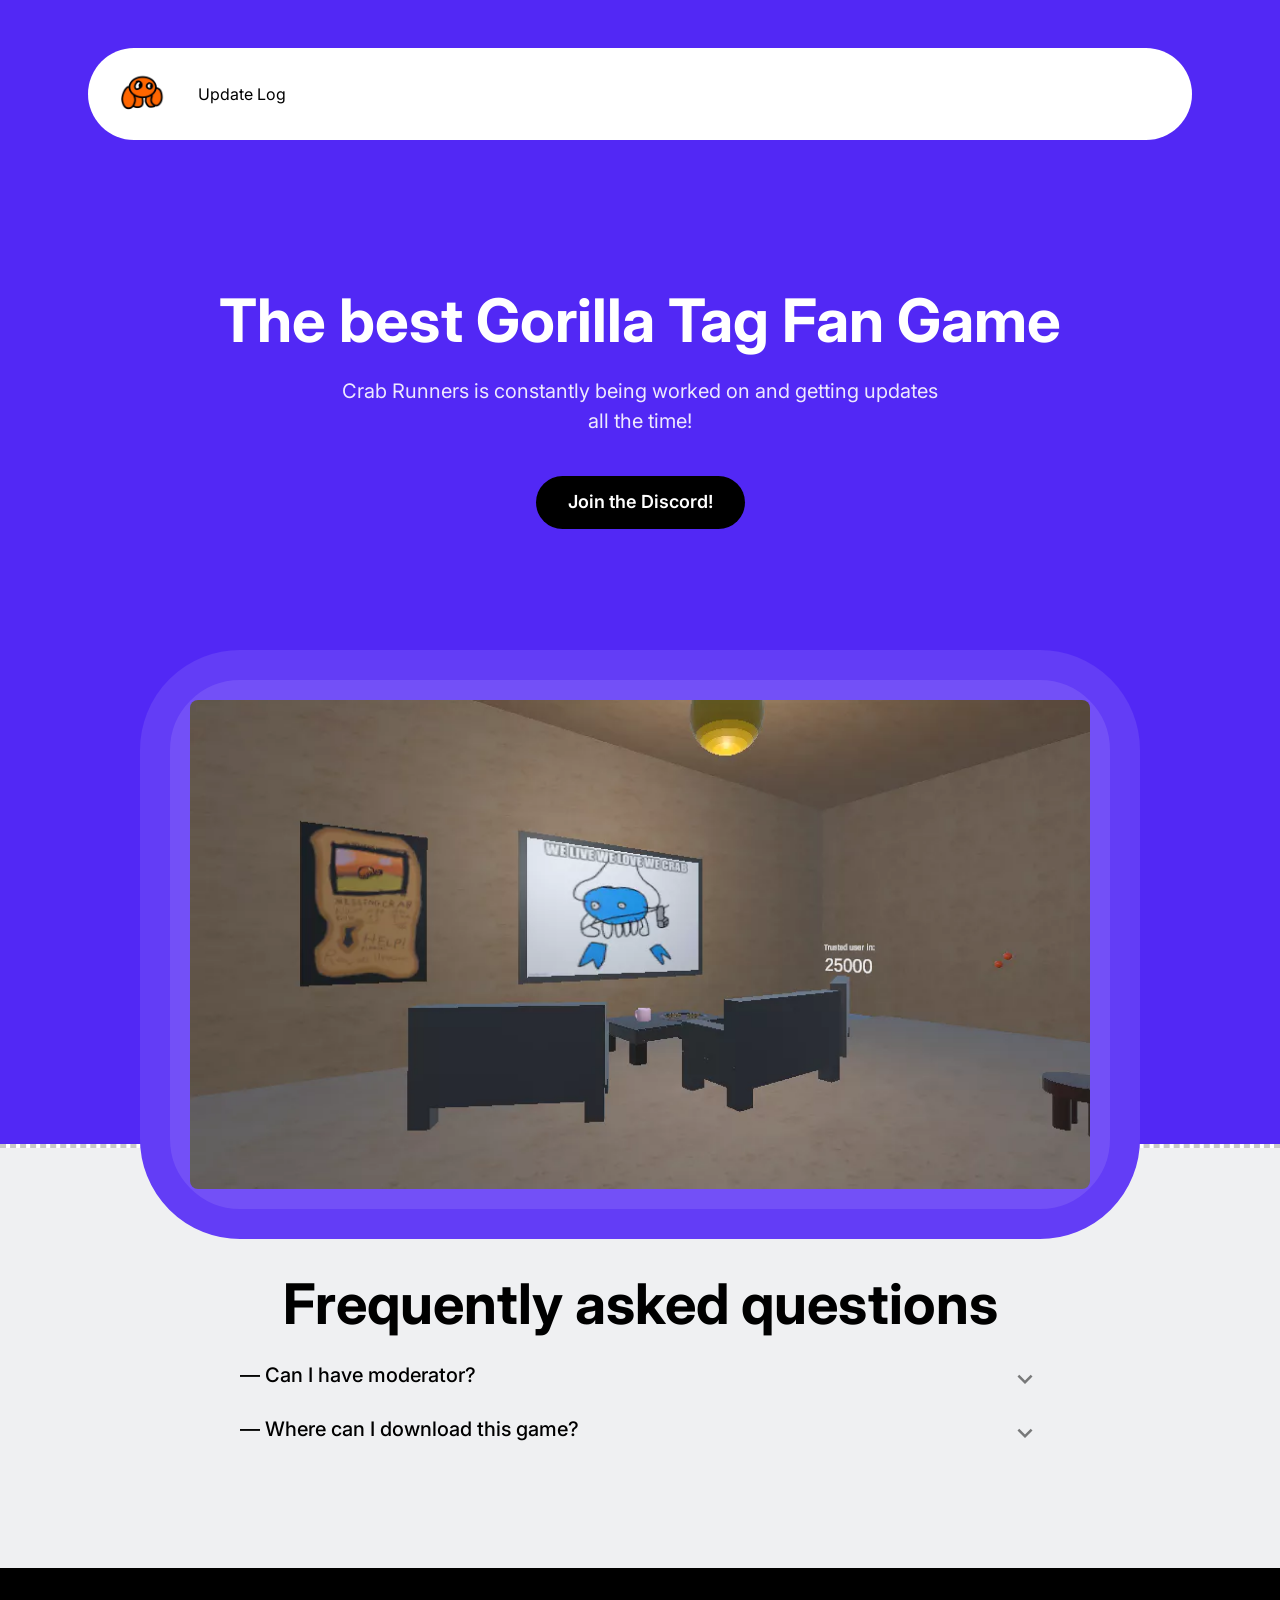
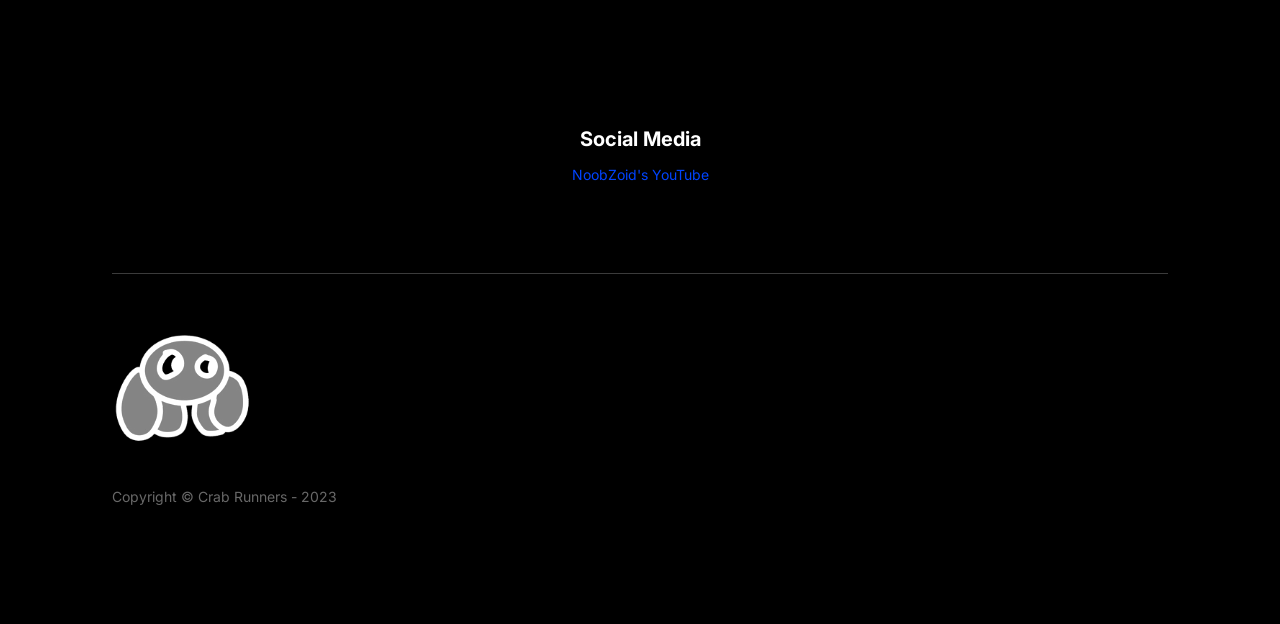
==== commit d3fbb9ac: "website update" ====
--- a/index.html
+++ b/index.html
@@ -79,20 +79,16 @@
                 <div class="home-left">
                   <img
                     alt="pastedImage"
-                    src="public/pastedimage-no9b-1500h.png"
+                    src="public/logos/untitled183-removebg-preview%20(2)-200h.png"
                     class="home-logo1"
                   />
-                  <div class="home-links1">
-                    <span class="Link">Solutions</span>
-                    <span class="Link">How it works</span>
-                    <span class="Link">Prices</span>
-                  </div>
+                  <a href="update-log.html" class="home-navlink">
+                    <div class="home-links1">
+                      <span class="Link">Update Log</span>
+                    </div>
+                  </a>
                 </div>
                 <div class="home-right">
-                  <span class="home-sign-in Link">Sign in</span>
-                  <div class="home-get-started">
-                    <span class="home-text006">Get started</span>
-                  </div>
                   <div id="open-mobile-menu" class="home-burger-menu">
                     <img
                       alt="pastedImage"
@@ -104,7 +100,7 @@
               </nav>
             </div>
             <div>
-              <div class="home-container02">
+              <div class="home-container2">
                 <script>
                   /*
                   Mobile menu - Code Embed
@@ -131,820 +127,61 @@
             </div>
           </div>
           <header class="home-header">
-            <h1 class="home-text007">crab</h1>
-            <p class="home-text008">
-              Lorem ipsum dolor sit amet, consectetur adipiscing elit, sed do
-              eiusmod tempor incididunt.
+            <h1 class="home-text04">The best Gorilla Tag Fan Game</h1>
+            <p class="home-text05">
+              <span>
+                Crab Runners is constantly being worked on and getting updates
+                all the time!
+              </span>
+              <br />
             </p>
-            <div class="home-get-started1">
-              <span class="home-text009">Get started</span>
-            </div>
+            <a
+              href="https://discord.gg/qR9wSbZszw"
+              target="_blank"
+              rel="noreferrer noopener"
+              class="home-link"
+            >
+              <div class="home-get-started">
+                <span class="home-text08">Join the Discord!</span>
+              </div>
+            </a>
           </header>
           <div class="home-dashboard-preview">
             <div class="home-outline">
               <img
                 alt="pastedImage"
-                src="public/pastedimage-cdo-1000h.png"
+                src="public/GamePhotos/image_2023-09-30_110210720-1200h.png"
                 loading="lazy"
                 class="home-image"
               />
             </div>
           </div>
         </section>
-        <section class="home-features">
-          <div class="home-title">
-            <span class="home-text010">
-              <span>Let's grow your social media</span>
-              <br />
-              <span>presence</span>
-            </span>
-            <span class="home-text014">
-              <span>
-                Lorem ipsum dolor sit amet, consectetur adipiscing elit, sed do
-              </span>
-              <span>eiusmod tempor incididunt.</span>
-            </span>
-          </div>
-          <div class="home-cards">
-            <div class="home-container03">
-              <div class="card">
-                <img
-                  alt="pastedImage"
-                  src="public/pastedimage-fii6m-200h.png"
-                  class="home-icon02"
-                />
-                <span class="home-text017">Schedule</span>
-                <span class="home-text018">
-                  Lorem ipsum dolor sit amet, consectetur adipiscing elit, sed
-                  do eiusmod tempor
-                </span>
-              </div>
-              <div class="home-publish card">
-                <img
-                  alt="pastedImage"
-                  src="public/pastedimage-mimg-200h.png"
-                  class="home-icon03"
-                />
-                <span class="home-text019">Publish</span>
-                <span class="home-text020">
-                  Lorem ipsum dolor sit amet, consectetur adipiscing elit, sedr
-                </span>
-              </div>
-            </div>
-            <div class="home-container04">
-              <div class="card home-analyze">
-                <img
-                  alt="pastedImage"
-                  src="public/pastedimage-l6p-200h.png"
-                  class="home-icon04"
-                />
-                <span class="home-text021">Analyze</span>
-                <span class="home-text022">
-                  Lorem ipsum dolor sit amet, consectetur adipiscing elit, sed
-                  do eiusmod tempor
-                </span>
-              </div>
-              <div class="card">
-                <img
-                  alt="pastedImage"
-                  src="public/pastedimage-vyi5-200h.png"
-                  class="home-icon05"
-                />
-                <span class="home-text023">Get leads</span>
-                <span class="home-text024">
-                  Lorem ipsum dolor sit amet, consectetur adipiscing elit, sed
-                  do eiusmod tempor
-                </span>
-              </div>
-            </div>
-          </div>
-        </section>
-        <section class="home-quote-container">
-          <div class="home-quote">
-            <span class="home-message">
-              “Scale your content, grew lorem ipsum dolor sit amet, consectetur
-              adipiscing elit, sed do eiusmod tempor incididunt ut labore et
-              dolore magna aliqua.”
-            </span>
-            <div class="home-author">
-              <img
-                alt="image"
-                src="https://images.unsplash.com/photo-1494790108377-be9c29b29330?ixid=Mnw5MTMyMXwwfDF8c2VhcmNofDV8fGdpcmx8ZW58MHx8fHwxNjY0ODA5MjE1&amp;ixlib=rb-1.2.1&amp;w=200"
-                class="home-avatar"
-              />
-              <span class="home-quote1">
-                <span class="home-text025">—&nbsp; Peter McPau</span>
-                <span>, Founder and CEO, Active</span>
-              </span>
-            </div>
-          </div>
-        </section>
-        <section class="home-statistics">
-          <div class="home-container05">
-            <div class="active-users-active-users metrics">
-              <span class="active-users-text"><span>3.5M</span></span>
-              <span class="active-users-text1">
-                <span>— Active users</span>
-              </span>
-            </div>
-            <div class="active-users-active-users metrics">
-              <span class="active-users-text"><span>50k</span></span>
-              <span class="active-users-text1"><span>— Brands</span></span>
-            </div>
-            <div class="active-users-active-users metrics">
-              <span class="active-users-text"><span>250K</span></span>
-              <span class="active-users-text1">
-                <span>— Accounts Managed</span>
-              </span>
-            </div>
-            <div class="active-users-active-users metrics">
-              <span class="active-users-text"><span>30M</span></span>
-              <span class="active-users-text1">
-                <span>— Active leads</span>
-              </span>
-            </div>
-          </div>
-        </section>
-        <section class="home-banners">
-          <div class="home-banner-manage">
-            <div class="home-container06">
-              <div class="home-left1">
-                <span class="sub-title">Content Management</span>
-                <span class="home-text028 title">
-                  Manage all your platforms in just one place.
-                </span>
-                <span class="home-text029">
-                  Lorem ipsum dolor sit amet, consectetur adipiscing elit, sed
-                  do eiusmod tempor incididunt ut labore et dolore magna aliqua.
-                  vv
-                </span>
-                <div class="home-get-started2 template-button">
-                  <span class="home-text030">Get started</span>
-                </div>
-              </div>
-              <div class="home-image-container">
-                <img
-                  alt="pastedImage"
-                  src="public/pastedimage-wvmq%201-1200w.png"
-                  class="home-cards-image"
-                />
-              </div>
-            </div>
-          </div>
-          <div class="home-banner-advanced-analytics">
-            <div class="home-centered-container">
-              <div class="home-image-container1">
-                <img
-                  alt="pastedImage"
-                  src="public/test-1200w.png"
-                  class="home-cards-image1"
-                />
-              </div>
-              <div class="home-right1">
-                <span class="sub-title">Reporting Metrics</span>
-                <h2 class="home-text032 title">
-                  Advanced analytics, easy to understand.
-                </h2>
-                <div class="home-category">
-                  <span class="home-text033">Power reports</span>
-                  <span class="home-text034">
-                    Lorem ipsum dolor sit amet, consectetur adipiscing elit, sed
-                    do eiusmod tempor incididunt ut labore et dolore magna
-                    aliqua. vv
-                  </span>
-                  <span class="home-text035">Example -&gt;</span>
-                </div>
-                <div class="home-category1">
-                  <span class="home-text036">Power reports</span>
-                  <span class="home-text037">
-                    Lorem ipsum dolor sit amet, consectetur adipiscing elit, sed
-                    do eiusmod tempor incididunt ut labore et dolore magna
-                    aliqua. vv
-                  </span>
-                  <span class="home-text038">Example -&gt;</span>
-                </div>
-              </div>
-            </div>
-          </div>
-          <div class="home-banner">
-            <div class="home-container07">
-              <div class="home-left2">
-                <span class="home-text039">Improve Scheduling</span>
-                <h2 class="home-text040 title">
-                  Powerful scheduler that saves you time
-                </h2>
-                <span class="home-text041">
-                  Lorem ipsum dolor sit amet, consectetur adipiscing elit, sed
-                  do eiusmod tempor incididunt ut labore et dolore magna aliqua.
-                  vv
-                </span>
-                <div class="home-get-started3 template-button">
-                  <span class="home-text042">Get started</span>
-                </div>
-              </div>
-              <div class="home-image-container2">
-                <img
-                  alt="pastedImage"
-                  src="public/83d913a38a75e38d7cef4fea757ed7ed-1200w.png"
-                  class="home-cards-image2"
-                />
-              </div>
-            </div>
-          </div>
-        </section>
-        <section class="home-integrations">
-          <div class="home-centered-container1">
-            <div class="home-heading">
-              <span class="sub-title">Integrations</span>
-              <span class="title">
-                Integrated with the tools you know and love
-              </span>
-              <span class="home-text045">
-                Lorem ipsum dolor sit amet, consectetur adipiscing elit, sed do
-                eiusmod tempor incididunt ut labore et dolore magna aliqua. vv
-              </span>
-            </div>
-            <div class="home-pills-container">
-              <div class="home-pills">
-                <div class="home-container08">
-                  <div class="you-tube-you-tube">
-                    <img
-                      alt="pastedImage"
-                      src="public/logos/pastedimage-smjb.svg"
-                      class="you-tube-pasted-image"
-                    />
-                  </div>
-                  <div class="you-tube-you-tube">
-                    <img
-                      alt="pastedImage"
-                      src="public/logos/group%201012-200h.png"
-                      class="you-tube-pasted-image"
-                    />
-                  </div>
-                  <div class="you-tube-you-tube">
-                    <img
-                      alt="pastedImage"
-                      src="public/logos/layer1-200h.png"
-                      class="you-tube-pasted-image"
-                    />
-                  </div>
-                  <div class="you-tube-you-tube">
-                    <img
-                      alt="pastedImage"
-                      src="public/logos/group-200h.png"
-                      class="you-tube-pasted-image"
-                    />
-                  </div>
-                </div>
-                <div class="home-container09">
-                  <div class="you-tube-you-tube">
-                    <img
-                      alt="pastedImage"
-                      src="public/logos/pinterest%20logo-200h.png"
-                      class="you-tube-pasted-image"
-                    />
-                  </div>
-                  <div class="you-tube-you-tube">
-                    <img
-                      alt="pastedImage"
-                      src="public/logos/group%201014-200h.png"
-                      class="you-tube-pasted-image"
-                    />
-                  </div>
-                  <div class="you-tube-you-tube">
-                    <img
-                      alt="pastedImage"
-                      src="public/logos/group%201015-200h.png"
-                      class="you-tube-pasted-image"
-                    />
-                  </div>
-                  <div class="you-tube-you-tube">
-                    <img
-                      alt="pastedImage"
-                      src="public/logos/group%201017-200h.png"
-                      class="you-tube-pasted-image"
-                    />
-                  </div>
-                </div>
-              </div>
-            </div>
-          </div>
-        </section>
-        <section class="home-how-it-works">
-          <div class="home-centered-container2">
-            <div class="home-heading1">
-              <span class="home-text046">How it works</span>
-              <span class="home-text047 title">
-                Being social and getting leads has never been easier
-              </span>
-            </div>
-            <div class="home-category2">
-              <div class="home-headng">
-                <span class="home-text048">1 — Sign up</span>
-                <span class="home-text049">
-                  Lorem ipsum dolor sit amet, consectetur adipiscing elit, sed
-                  do eiusmod tempor incididunt ut labore et dolore magna aliqua.
-                  vv
-                </span>
-                <div class="home-get-started4 template-button">
-                  <span class="home-text050">Get started</span>
-                </div>
-              </div>
-              <div class="home-container10">
-                <img
-                  alt="pastedImage"
-                  src="public/pastedimage-k5xi%201-1200w.png"
-                  class="home-pasted-image"
-                />
-              </div>
-            </div>
-            <div class="home-row">
-              <div class="home-category3">
-                <div class="home-headng1">
-                  <span class="home-text051">2 — Act</span>
-                  <span class="home-text052">
-                    Lorem ipsum dolor sit amet, consectetur adipiscing elit, sed
-                    do eiusmod tempor incididunt ut labore et dolore magna
-                    aliqua. vv
-                  </span>
-                </div>
-                <img
-                  alt="pastedImage"
-                  src="public/pastedimage-ibg-1200w.png"
-                  class="home-pasted-image1"
-                />
-              </div>
-              <div class="home-category4">
-                <div class="home-headng2">
-                  <span class="home-text053">2 — Act</span>
-                  <span class="home-text054">
-                    Lorem ipsum dolor sit amet, consectetur adipiscing elit, sed
-                    do eiusmod tempor incididunt ut labore et dolore magna
-                    aliqua. vv
-                  </span>
-                </div>
-                <img
-                  alt="pastedImage"
-                  src="public/pastedimage-3c4o-1200w.png"
-                  class="home-pasted-image2"
-                />
-              </div>
-            </div>
-          </div>
-        </section>
-        <section class="home-pricing">
-          <div class="home-centered-container3">
-            <div class="home-heading2">
-              <span class="home-text055 title">
-                Pricing for all kind of businesses
-              </span>
-              <span class="home-text056">
-                Create next-generation solutions for small business customers
-                with pricing options that accommodate everyone.
-              </span>
-              <div class="home-selection">
-                <span class="home-text057">Monthly</span>
-                <span class="home-text058">Yearly</span>
-              </div>
-            </div>
-            <div class="home-cards1">
-              <div class="home-card">
-                <span class="home-text059">Free</span>
-                <span class="home-text060">
-                  Unlimited lorem ipsum dolor sit amet, consectetur adipiscing
-                  elit, sed doliqua.
-                </span>
-                <div class="home-get-started5 template-button">
-                  <span class="home-text061">Start for free</span>
-                </div>
-                <span class="home-text062">What's included</span>
-                <div class="home-bullet-points">
-                  <div class="home-point">
-                    <svg
-                      viewBox="0 0 877.7142857142857 1024"
-                      class="home-icon06"
-                    >
-                      <path
-                        d="M877.714 512c0 242.286-196.571 438.857-438.857 438.857s-438.857-196.571-438.857-438.857 196.571-438.857 438.857-438.857 438.857 196.571 438.857 438.857z"
-                      ></path>
-                    </svg>
-                    <span class="home-text063">
-                      Sed ut pespiciatis unde omnis
-                    </span>
-                  </div>
-                  <div class="home-point01">
-                    <svg
-                      viewBox="0 0 877.7142857142857 1024"
-                      class="home-icon08"
-                    >
-                      <path
-                        d="M877.714 512c0 242.286-196.571 438.857-438.857 438.857s-438.857-196.571-438.857-438.857 196.571-438.857 438.857-438.857 438.857 196.571 438.857 438.857z"
-                      ></path>
-                    </svg>
-                    <span class="home-text064">
-                      Sed ut pespiciatis unde omnis
-                    </span>
-                  </div>
-                </div>
-              </div>
-              <div class="home-card1">
-                <span class="home-text065">Pay as you go</span>
-                <span class="home-text066">
-                  <span>Launch your lorem for $49/mo</span>
-                  <br />
-                  <span>
-                    lorem ipsum dolor sit amet, consectetur adipiscing.
-                  </span>
-                </span>
-                <div class="home-get-started6 template-button">
-                  <span class="home-text070">
-                    <span>Upgrade now</span>
-                    <br />
-                  </span>
-                </div>
-                <span class="home-text073">What's included</span>
-                <div class="home-bullet-points1">
-                  <div class="home-point02">
-                    <svg
-                      viewBox="0 0 877.7142857142857 1024"
-                      class="home-icon10"
-                    >
-                      <path
-                        d="M877.714 512c0 242.286-196.571 438.857-438.857 438.857s-438.857-196.571-438.857-438.857 196.571-438.857 438.857-438.857 438.857 196.571 438.857 438.857z"
-                      ></path>
-                    </svg>
-                    <span class="home-text074">
-                      Sed ut pespiciatis unde omnis
-                    </span>
-                  </div>
-                  <div class="home-point03">
-                    <svg
-                      viewBox="0 0 877.7142857142857 1024"
-                      class="home-icon12"
-                    >
-                      <path
-                        d="M877.714 512c0 242.286-196.571 438.857-438.857 438.857s-438.857-196.571-438.857-438.857 196.571-438.857 438.857-438.857 438.857 196.571 438.857 438.857z"
-                      ></path>
-                    </svg>
-                    <span class="home-text075">
-                      Sed ut pespiciatis unde omnis
-                    </span>
-                  </div>
-                  <div class="home-point04">
-                    <svg
-                      viewBox="0 0 877.7142857142857 1024"
-                      class="home-icon14"
-                    >
-                      <path
-                        d="M877.714 512c0 242.286-196.571 438.857-438.857 438.857s-438.857-196.571-438.857-438.857 196.571-438.857 438.857-438.857 438.857 196.571 438.857 438.857z"
-                      ></path>
-                    </svg>
-                    <span class="home-text076">
-                      Sed ut pespiciatis unde omnis
-                    </span>
-                  </div>
-                  <div class="home-point05">
-                    <svg
-                      viewBox="0 0 877.7142857142857 1024"
-                      class="home-icon16"
-                    >
-                      <path
-                        d="M877.714 512c0 242.286-196.571 438.857-438.857 438.857s-438.857-196.571-438.857-438.857 196.571-438.857 438.857-438.857 438.857 196.571 438.857 438.857z"
-                      ></path>
-                    </svg>
-                    <span class="home-text077">
-                      Sed ut pespiciatis unde omnis
-                    </span>
-                  </div>
-                </div>
-              </div>
-              <div class="home-card2">
-                <span class="home-text078">Enterprise</span>
-                <span class="home-text079">
-                  <span>
-                    Custom-built lorem ipsum dolor sit amet, consectetur
-                    adipiscing elit, sed doliqua.
-                  </span>
-                  <br />
-                </span>
-                <div class="home-get-started7 template-button">
-                  <span class="home-text082">
-                    <span>Contact us</span>
-                    <br />
-                  </span>
-                </div>
-                <span class="home-text085">What's included</span>
-                <div class="home-bullet-points2">
-                  <div class="home-point06">
-                    <svg
-                      viewBox="0 0 877.7142857142857 1024"
-                      class="home-icon18"
-                    >
-                      <path
-                        d="M877.714 512c0 242.286-196.571 438.857-438.857 438.857s-438.857-196.571-438.857-438.857 196.571-438.857 438.857-438.857 438.857 196.571 438.857 438.857z"
-                      ></path>
-                    </svg>
-                    <span class="home-text086">
-                      Sed ut pespiciatis unde omnis
-                    </span>
-                  </div>
-                  <div class="home-point07">
-                    <svg
-                      viewBox="0 0 877.7142857142857 1024"
-                      class="home-icon20"
-                    >
-                      <path
-                        d="M877.714 512c0 242.286-196.571 438.857-438.857 438.857s-438.857-196.571-438.857-438.857 196.571-438.857 438.857-438.857 438.857 196.571 438.857 438.857z"
-                      ></path>
-                    </svg>
-                    <span class="home-text087">
-                      Sed ut pespiciatis unde omnis
-                    </span>
-                  </div>
-                  <div class="home-point08">
-                    <svg
-                      viewBox="0 0 877.7142857142857 1024"
-                      class="home-icon22"
-                    >
-                      <path
-                        d="M877.714 512c0 242.286-196.571 438.857-438.857 438.857s-438.857-196.571-438.857-438.857 196.571-438.857 438.857-438.857 438.857 196.571 438.857 438.857z"
-                      ></path>
-                    </svg>
-                    <span class="home-text088">
-                      Sed ut pespiciatis unde omnis
-                    </span>
-                  </div>
-                  <div class="home-point09">
-                    <svg
-                      viewBox="0 0 877.7142857142857 1024"
-                      class="home-icon24"
-                    >
-                      <path
-                        d="M877.714 512c0 242.286-196.571 438.857-438.857 438.857s-438.857-196.571-438.857-438.857 196.571-438.857 438.857-438.857 438.857 196.571 438.857 438.857z"
-                      ></path>
-                    </svg>
-                    <span class="home-text089">
-                      Sed ut pespiciatis unde omnis
-                    </span>
-                  </div>
-                </div>
-              </div>
-            </div>
-          </div>
-        </section>
-        <section class="home-testimonals">
-          <div class="home-left3">
-            <span class="home-text090">Testimonals</span>
-            <span class="home-text091 title">What people say about Active</span>
-          </div>
-          <div class="home-right2">
-            <div class="home-column">
-              <div class="testimonal-testimonal testimonal">
-                <span class="testimonal-text">
-                  <span>
-                    "Pellentesque sodales libero nulla, ac imperdiet ante
-                    tincidunt vel. Fusce auctor augue sed massa finibus, et
-                    dictum sem mollis. In luctus.”
-                  </span>
-                </span>
-                <div class="testimonal-author">
-                  <div class="testimonal-avatar">
-                    <img
-                      alt="image"
-                      src="public/image552912-e3yq-200h.png"
-                      class="testimonal-image"
-                    />
-                  </div>
-                  <div class="testimonal-user">
-                    <span class="testimonal-name"><span>Andy Smith</span></span>
-                    <span class="testimonal-divider">—</span>
-                    <span class="testimonal-from">
-                      <span>Vista Social</span>
-                    </span>
-                  </div>
-                </div>
-              </div>
-              <div class="testimonal-testimonal testimonal">
-                <span class="testimonal-text">
-                  <span>
-                    “Sed ut perspiciatis unde omnis iste natus error sit
-                    voluptatem accusantium doloremque laudantium, totam rem
-                    aperiam, eaque ipsa quae ab illo. - Inventore veritatis et
-                    quasi architecto beatae vitae dicta sunt explicabo.”
-                  </span>
-                </span>
-                <div class="testimonal-author">
-                  <div class="testimonal-avatar">
-                    <img
-                      alt="image"
-                      src="public/image312912-mvsg-200h.png"
-                      class="testimonal-image"
-                    />
-                  </div>
-                  <div class="testimonal-user">
-                    <span class="testimonal-name">
-                      <span>Jessica Smith</span>
-                    </span>
-                    <span class="testimonal-divider">—</span>
-                    <span class="testimonal-from">
-                      <span>Social Club</span>
-                    </span>
-                  </div>
-                </div>
-              </div>
-              <div class="testimonal-testimonal testimonal">
-                <span class="testimonal-text">
-                  <span>
-                    “Totam rem aperiam, eaque ipsa quae ab illo inventore
-                    veritatis et quasi architecto beatae vitae dicta sunt
-                    explicabo..”
-                  </span>
-                </span>
-                <div class="testimonal-author">
-                  <div class="testimonal-avatar">
-                    <img
-                      alt="image"
-                      src="public/image502912-6wy-200h.png"
-                      class="testimonal-image"
-                    />
-                  </div>
-                  <div class="testimonal-user">
-                    <span class="testimonal-name"><span>Logan Boy</span></span>
-                    <span class="testimonal-divider">—</span>
-                    <span class="testimonal-from"><span>BeMe</span></span>
-                  </div>
-                </div>
-              </div>
-              <div class="testimonal-testimonal testimonal">
-                <span class="testimonal-text">
-                  <span>
-                    “Rem aperiam, eaque ipsa quae ab illo inventore veritatis et
-                    quasi architecto beatae vitae.”
-                  </span>
-                </span>
-                <div class="testimonal-author">
-                  <div class="testimonal-avatar">
-                    <img
-                      alt="image"
-                      src="public/image202912-zekh-200h.png"
-                      class="testimonal-image"
-                    />
-                  </div>
-                  <div class="testimonal-user">
-                    <span class="testimonal-name">
-                      <span>Laraine Summers</span>
-                    </span>
-                    <span class="testimonal-divider">—</span>
-                    <span class="testimonal-from"><span>Hello W.</span></span>
-                  </div>
-                </div>
-              </div>
-            </div>
-            <div class="home-column1">
-              <div class="testimonal-testimonal testimonal">
-                <span class="testimonal-text">
-                  <span>
-                    "Excepteur sint occaecat cupidatat non proident, sunt in
-                    culpa qui officia deserunt mollit anim id est laborum. Lorem
-                    ipsum dolor sit amet, consectetur adipiscing elit, sed do
-                    eiusmod tempor incididunt ut labore et dolore magna aliqua.”
-                  </span>
-                </span>
-                <div class="testimonal-author">
-                  <div class="testimonal-avatar">
-                    <img
-                      alt="image"
-                      src="public/image572912-0d3-200h.png"
-                      class="testimonal-image"
-                    />
-                  </div>
-                  <div class="testimonal-user">
-                    <span class="testimonal-name">
-                      <span>William McPau</span>
-                    </span>
-                    <span class="testimonal-divider">—</span>
-                    <span class="testimonal-from"><span>Handsly</span></span>
-                  </div>
-                </div>
-              </div>
-              <div class="testimonal-testimonal testimonal">
-                <span class="testimonal-text">
-                  <span>
-                    “Duis aute irure dolor in reprehenderit in voluptate velit
-                    esse cillum dolore eu fugiat nulla pariatur.”
-                  </span>
-                </span>
-                <div class="testimonal-author">
-                  <div class="testimonal-avatar">
-                    <img
-                      alt="image"
-                      src="public/image632913-swij-200h.png"
-                      class="testimonal-image"
-                    />
-                  </div>
-                  <div class="testimonal-user">
-                    <span class="testimonal-name"><span>Mariah Mae</span></span>
-                    <span class="testimonal-divider">—</span>
-                    <span class="testimonal-from"><span>Share</span></span>
-                  </div>
-                </div>
-              </div>
-              <div class="testimonal-testimonal testimonal">
-                <span class="testimonal-text">
-                  <span>
-                    "Excepteur sint occaecat cupidatat non proident, sunt in
-                    culpa qui officia deserunt mollit anim id est laborum.”
-                  </span>
-                </span>
-                <div class="testimonal-author">
-                  <div class="testimonal-avatar">
-                    <img
-                      alt="image"
-                      src="public/image102913-x4z8-200h.png"
-                      class="testimonal-image"
-                    />
-                  </div>
-                  <div class="testimonal-user">
-                    <span class="testimonal-name">
-                      <span>John Finati</span>
-                    </span>
-                    <span class="testimonal-divider">—</span>
-                    <span class="testimonal-from"><span>Gather</span></span>
-                  </div>
-                </div>
-              </div>
-              <div class="testimonal-testimonal testimonal">
-                <span class="testimonal-text">
-                  <span>
-                    "Lorem ipsum dolor sit amet, consectetur adipiscing elit,
-                    sed do eiusmod tempor incididunt ut labore et dolore magna
-                    aliqua. Excepteur sint occaecat cupidatat non proident, sunt
-                    in culpa qui officia deserunt mollit anim id est laborum. ”
-                  </span>
-                </span>
-                <div class="testimonal-author">
-                  <div class="testimonal-avatar">
-                    <img
-                      alt="image"
-                      src="public/image562913-ycff-200h.png"
-                      class="testimonal-image"
-                    />
-                  </div>
-                  <div class="testimonal-user">
-                    <span class="testimonal-name"><span>Mary Pau</span></span>
-                    <span class="testimonal-divider">—</span>
-                    <span class="testimonal-from"><span>Zigo</span></span>
-                  </div>
-                </div>
-              </div>
-            </div>
-          </div>
-          <span class="home-text092">
-            <span>Show more</span>
-            <br />
-          </span>
-        </section>
-        <section class="home-action-bar">
-          <div class="home-action">
-            <div class="home-heading3">
-              <span class="home-text095 title">
-                <span>Get leads now&nbsp;</span>
-                <br />
-                <span>with Active!</span>
-              </span>
-              <span class="home-text099">
-                Lorem ipsum dolor sit amet, consectetur adipiscing elit.
-              </span>
-              <div class="home-get-started8 template-button">
-                <span class="home-text100">
-                  <span>Start free</span>
-                  <br />
-                </span>
-              </div>
-            </div>
-            <div class="home-images">
-              <img
-                alt="image"
-                src="public/e564eaa3c4fab71792794d666a281742-1200w.png"
-                class="home-image1"
-              />
-            </div>
-          </div>
-        </section>
+        <section class="home-banners"></section>
         <section class="home-faq">
-          <div class="home-heading4">
-            <span class="home-text103 title">Frequently asked questions</span>
-            <span class="home-text104">
-              Lorem ipsum dolor sit amet, consectetur adipiscing elit, sed do
-              eiusmod tempor incididunt ut labore et dolore magna aliqua. vv
-            </span>
+          <div class="home-heading">
+            <span class="home-text09 title">Frequently asked questions</span>
           </div>
           <div class="home-accordion">
             <div data-faq="closed" class="accordionContainer">
               <div class="home-header1">
-                <span class="home-text105">
-                  — What is sit amet, consectetur adipiscing elit, sed do?
+                <span class="home-text10">— Can I have moderator?</span>
+                <svg viewBox="0 0 1024 1024" class="accordionIcon">
+                  <path
+                    d="M316 366l196 196 196-196 60 60-256 256-256-256z"
+                  ></path>
+                </svg>
+              </div>
+              <div class="accordionContent">
+                <span class="home-text11">
+                  You can join the Discord and apply, but don't ask for it!
+                </span>
+              </div>
+            </div>
+            <div class="accordionContainer">
+              <div class="home-header2">
+                <span class="home-text12">
+                  — Where can I download this game?
                 </span>
                 <svg viewBox="0 0 1024 1024" class="accordionIcon">
                   <path
@@ -953,101 +190,21 @@
                 </svg>
               </div>
               <div class="accordionContent">
-                <span class="home-text106">
-                  Lorem ipsum dolor sit amet, consectetur adipiscing elit, sed
-                  do eiusmod tempor incididunt ut labore et dolore magna aliqua.
-                  Excepteur sint occaecat cupidatat non proident, sunt in culpa
-                  qui officia deserunt mollit anim id est laborum.
-                </span>
-              </div>
-            </div>
-            <div class="accordionContainer">
-              <div class="home-header2">
-                <span class="home-text107">
-                  — Why is dolore magna aliqua excepteur sint
-                </span>
-                <svg viewBox="0 0 1024 1024" class="accordionIcon">
-                  <path
-                    d="M316 366l196 196 196-196 60 60-256 256-256-256z"
-                  ></path>
-                </svg>
-              </div>
-              <div class="accordionContent">
-                <span class="home-text108">
-                  Lorem ipsum dolor sit amet, consectetur adipiscing elit, sed
-                  do eiusmod tempor incididunt ut labore et dolore magna aliqua.
-                  Excepteur sint occaecat cupidatat non proident, sunt in culpa
-                  qui officia deserunt mollit anim id est laborum.
-                </span>
-              </div>
-            </div>
-            <div data-faq="closed" class="accordionContainer">
-              <div class="home-header3">
-                <span class="home-text109">
-                  — Is excepteur sint occaecat cupidatat non proident, sunt in
-                  culpa qui officia deserunt mollit anim id est laborum?
-                </span>
-                <svg viewBox="0 0 1024 1024" class="accordionIcon">
-                  <path
-                    d="M316 366l196 196 196-196 60 60-256 256-256-256z"
-                  ></path>
-                </svg>
-              </div>
-              <div class="accordionContent">
-                <span class="home-text110">
-                  Lorem ipsum dolor sit amet, consectetur adipiscing elit, sed
-                  do eiusmod tempor incididunt ut labore et dolore magna aliqua.
-                  Excepteur sint occaecat cupidatat non proident, sunt in culpa
-                  qui officia deserunt mollit anim id est laborum.
-                </span>
-              </div>
-            </div>
-            <div data-faq="closed" class="accordionContainer">
-              <div class="home-header4">
-                <span class="home-text111">
-                  — Who quasi architecto beatae vitae dicta sunt explicabo. Nemo
-                  enim ipsam voluptatem quia voluptas sit aspernatur aut odit
-                  aut fugit, sed quia consequuntur magni
-                </span>
-                <svg viewBox="0 0 1024 1024" class="accordionIcon">
-                  <path
-                    d="M316 366l196 196 196-196 60 60-256 256-256-256z"
-                  ></path>
-                </svg>
-              </div>
-              <div class="accordionContent">
-                <span class="home-text112">
-                  Lorem ipsum dolor sit amet, consectetur adipiscing elit, sed
-                  do eiusmod tempor incididunt ut labore et dolore magna aliqua.
-                  Excepteur sint occaecat cupidatat non proident, sunt in culpa
-                  qui officia deserunt mollit anim id est laborum.
-                </span>
-              </div>
-            </div>
-            <div data-faq="closed" class="accordionContainer">
-              <div class="home-header5">
-                <span class="home-text113">
-                  — Is minim veniam quis nostrud exercitation ullamco laboris
-                  nisi ut aliquip ex ea commodo consequat.
-                </span>
-                <svg viewBox="0 0 1024 1024" class="accordionIcon">
-                  <path
-                    d="M316 366l196 196 196-196 60 60-256 256-256-256z"
-                  ></path>
-                </svg>
-              </div>
-              <div class="accordionContent">
-                <span class="home-text114">
-                  Lorem ipsum dolor sit amet, consectetur adipiscing elit, sed
-                  do eiusmod tempor incididunt ut labore et dolore magna aliqua.
-                  Excepteur sint occaecat cupidatat non proident, sunt in culpa
-                  qui officia deserunt mollit anim id est laborum.
-                </span>
+                <a
+                  href="https://www.meta.com/experiences/6450474335041918"
+                  target="_blank"
+                  rel="noreferrer noopener"
+                  class="home-link1"
+                >
+                  <span>You can download this game on App Lab! Click</span>
+                  <span class="home-text14">here</span>
+                  <span>to download it.</span>
+                </a>
               </div>
             </div>
           </div>
           <div>
-            <div class="home-container12">
+            <div class="home-container4">
               <script>
                 // Accordion - Code Embed
 
@@ -1105,62 +262,18 @@
         </section>
         <footer class="home-footer">
           <div class="home-top">
-            <div class="home-left4">
-              <span class="home-text115">Subscribe to our newsletter</span>
-              <div class="home-subscription">
-                <input
-                  type="email"
-                  placeholder="Enter your email"
-                  class="home-textinput input"
-                />
-                <div class="home-subscribe">
-                  <span class="home-text116">Subscribe</span>
-                </div>
-              </div>
-              <span class="home-text117">
-                By subscribing to our newsletter you agree with our Terms and
-                Conditions.
-              </span>
-              <div class="home-contact">
-                <span class="home-text118">Contact</span>
-                <a
-                  href="mailto:use@active-app.com?subject=Support"
-                  class="home-link"
-                >
-                  use@active-app.com
-                </a>
-              </div>
-            </div>
-            <div class="home-right3">
-              <div class="home-category5">
-                <span class="home-text119">Solutions</span>
+            <div class="home-right1">
+              <div class="home-category">
+                <span class="home-text16">Social Media</span>
                 <div class="home-links2">
-                  <span class="home-text120">Responsive Web Design</span>
-                  <span class="home-text121">Responsive Prototypesv</span>
-                  <span class="home-text122">Design to Code</span>
-                  <span class="home-text123">Static Website Builder</span>
-                  <span class="home-text124">Static Website Generator</span>
-                </div>
-              </div>
-              <div class="home-category6">
-                <span class="home-text125">Company</span>
-                <div class="home-links3">
-                  <span class="home-text126">About</span>
-                  <span class="home-text127">Team</span>
-                  <span class="home-text128">News</span>
-                  <span class="home-text129">Partners</span>
-                  <span class="home-text130">Careers</span>
-                  <span class="home-text131">Press &amp; Media</span>
-                </div>
-              </div>
-              <div class="home-category7">
-                <span class="home-text132">Solutions</span>
-                <div class="home-links4">
-                  <span class="home-text133">Twitter</span>
-                  <span class="home-text134">Linkedin</span>
-                  <span class="home-text135">Crunchbase</span>
-                  <span class="home-text136">Instagram</span>
-                  <span class="home-text137">Facebook</span>
+                  <a
+                    href="https://youtube.com/noobzoid"
+                    target="_blank"
+                    rel="noreferrer noopener"
+                    class="home-link2"
+                  >
+                    NoobZoid's YouTube
+                  </a>
                 </div>
               </div>
             </div>
@@ -1168,10 +281,10 @@
           <div class="home-bottom">
             <img
               alt="pastedImage"
-              src="public/pastedimage-no9b-1500h.png"
+              src="public/logos/untitled183-removebg-preview%20(2)-200h.png"
               class="home-branding"
             />
-            <span class="home-text138">Copyright © Active - 2022</span>
+            <span class="home-text17">Copyright © Crab Runners - 2023</span>
           </div>
         </footer>
       </div>
--- a/index.css
+++ b/index.css
@@ -1,117 +1,3 @@
-.active-users-active-users {
-  position: relative;
-}
-.active-users-text {
-  color: rgb(255, 255, 255);
-  font-size: 56px;
-  font-style: normal;
-  font-weight: 700;
-}
-.active-users-text1 {
-  color: rgb(255, 255, 255);
-  font-size: 20px;
-  margin-top: 13px;
-}
-@media(max-width: 767px) {
-  .active-users-text {
-    font-size: 28px;
-  }
-  .active-users-text1 {
-    font-size: 14px;
-  }
-}
-@media(max-width: 479px) {
-  .active-users-text {
-    font-size: 28px;
-  }
-  .active-users-text1 {
-    color: rgb(255, 255, 255);
-    font-size: 14px;
-  }
-}
-
-.you-tube-you-tube {
-  width: 240px;
-  height: 120px;
-  display: flex;
-  align-items: center;
-  border-radius: 200px;
-  justify-content: center;
-  background-color: var(--dl-color-gray-white);
-}
-.you-tube-pasted-image {
-  width: 120px;
-}
-@media(max-width: 479px) {
-  .you-tube-you-tube {
-    width: 120px;
-    height: 60px;
-    align-items: center;
-  }
-  .you-tube-pasted-image {
-    width: 80px;
-  }
-}
-
-.testimonal-testimonal {
-  position: relative;
-}
-.testimonal-text {
-  line-height: 24px;
-}
-.testimonal-author {
-  gap: var(--dl-space-space-unit);
-  display: flex;
-  margin-top: var(--dl-space-space-unit);
-  align-items: center;
-  flex-direction: row;
-}
-.testimonal-avatar {
-  display: flex;
-  align-items: center;
-  flex-direction: row;
-}
-.testimonal-image {
-  width: 40px;
-  height: 40px;
-  display: flex;
-  object-fit: cover;
-  border-radius: 50%;
-}
-.testimonal-user {
-  display: flex;
-  align-items: center;
-  flex-direction: row;
-}
-.testimonal-name {
-  color: rgb(0, 0, 0);
-  font-style: normal;
-  font-weight: 600;
-}
-.testimonal-divider {
-  margin-left: var(--dl-space-space-halfunit);
-  margin-right: var(--dl-space-space-halfunit);
-}
-.testimonal-from {
-  color: rgb(0, 0, 0);
-}
-@media(max-width: 767px) {
-  .testimonal-text {
-    font-size: 14px;
-    line-height: 21px;
-  }
-  .testimonal-image {
-    width: 28px;
-    height: 28px;
-  }
-  .testimonal-name {
-    font-size: 14px;
-  }
-  .testimonal-from {
-    font-size: 14px;
-  }
-}
-
 .home-container {
   width: 100%;
   display: flex;
@@ -122,7 +8,7 @@
 }
 .home-hero {
   width: 100%;
-  height: 1000px;
+  height: 1144px;
   display: flex;
   align-items: center;
   padding-top: var(--dl-space-space-oneandhalfunits);
@@ -202,22 +88,28 @@
   background-color: #ffffff;
 }
 .home-left {
-  height: 100%;
-  display: flex;
+  height: 92px;
+  display: flex;
+  align-self: stretch;
   align-items: center;
   padding-top: 38px;
   flex-direction: row;
   padding-bottom: 38px;
 }
 .home-logo1 {
-  width: 105px;
+  width: 45px;
+  height: 45px;
   margin-left: var(--dl-space-space-halfunit);
+}
+.home-navlink {
+  display: contents;
 }
 .home-links1 {
   display: flex;
   align-items: center;
   margin-left: 33px;
   flex-direction: row;
+  text-decoration: none;
 }
 .home-right {
   height: 100%;
@@ -226,30 +118,6 @@
   padding-top: var(--dl-space-space-oneandhalfunits);
   flex-direction: row;
   padding-bottom: var(--dl-space-space-oneandhalfunits);
-}
-.home-sign-in {
-  margin-right: 20px;
-}
-.home-get-started {
-  cursor: pointer;
-  display: flex;
-  transition: 0.3s;
-  align-items: center;
-  padding-top: var(--dl-space-space-unit);
-  padding-left: var(--dl-space-space-oneandhalfunits);
-  border-radius: 56px;
-  padding-right: var(--dl-space-space-oneandhalfunits);
-  flex-direction: column;
-  padding-bottom: var(--dl-space-space-unit);
-  background-color: #000000;
-}
-.home-get-started:hover {
-  background-color: #5228F5;
-}
-.home-text006 {
-  color: #ffffff;
-  font-style: normal;
-  font-weight: 600;
 }
 .home-burger-menu {
   display: flex;
@@ -261,7 +129,7 @@
   height: 40px;
   display: none;
 }
-.home-container02 {
+.home-container2 {
   display: contents;
 }
 .home-header {
@@ -270,23 +138,26 @@
   align-items: center;
   flex-direction: column;
 }
-.home-text007 {
+.home-text04 {
   color: rgb(255, 255, 255);
-  font-size: 72px;
+  font-size: 60px;
   font-style: normal;
   text-align: center;
   font-weight: 700;
   line-height: 80px;
 }
-.home-text008 {
-  color: #EEE9FE;
+.home-text05 {
+  color: rgb(238, 233, 254);
   font-size: 20px;
   max-width: 600px;
   margin-top: 16px;
   text-align: center;
   line-height: 30px;
 }
-.home-get-started1 {
+.home-link {
+  display: contents;
+}
+.home-get-started {
   color: white;
   cursor: pointer;
   display: flex;
@@ -299,13 +170,14 @@
   padding-right: var(--dl-space-space-twounits);
   flex-direction: column;
   padding-bottom: var(--dl-space-space-unit);
+  text-decoration: none;
   background-color: #000000;
 }
-.home-get-started1:hover {
+.home-get-started:hover {
   color: black;
   background-color: #ffffff;
 }
-.home-text009 {
+.home-text08 {
   font-size: 18px;
   font-style: normal;
   font-weight: 600;
@@ -334,1148 +206,14 @@
   width: 900px;
   z-index: 10;
   user-select: none;
-}
-.home-features {
-  width: 100%;
-  display: flex;
-  z-index: 1;
-  align-items: center;
-  padding-top: 400px;
-  padding-left: var(--dl-space-space-sevenunits);
-  padding-right: var(--dl-space-space-sevenunits);
-  flex-direction: column;
-  background-color: EFF0F2;
-}
-.home-title {
-  display: flex;
-  align-items: center;
-  flex-direction: column;
-}
-.home-text010 {
-  font-size: 56px;
-  font-style: normal;
-  text-align: center;
-  font-weight: 700;
-  line-height: 72px;
-}
-.home-text014 {
-  font-size: 20px;
-  margin-top: 16px;
-  text-align: center;
-  line-height: 30px;
-}
-.home-cards {
-  width: 100%;
-  display: flex;
-  max-width: 1200px;
-  margin-top: 80px;
-  align-items: center;
-  flex-direction: column;
-}
-.home-container03 {
-  gap: var(--dl-space-space-twounits);
-  width: 100%;
-  display: flex;
-  align-items: center;
-  margin-bottom: var(--dl-space-space-twounits);
-  flex-direction: row;
-}
-.home-icon02 {
-  width: 32px;
-  height: 30px;
-  margin-bottom: var(--dl-space-space-oneandhalfunits);
-}
-.home-text017 {
-  font-size: 28px;
-  font-style: normal;
-  font-weight: 700;
-  line-height: 33px;
-  margin-bottom: var(--dl-space-space-unit);
-}
-.home-text018 {
-  line-height: 24px;
-}
-.home-publish {
-  height: initial;
-}
-.home-icon03 {
-  width: 30px;
-  height: 30px;
-  margin-bottom: var(--dl-space-space-oneandhalfunits);
-}
-.home-text019 {
-  font-size: 28px;
-  font-style: normal;
-  font-weight: 700;
-  line-height: 33px;
-  margin-bottom: var(--dl-space-space-unit);
-}
-.home-text020 {
-  line-height: 24px;
-}
-.home-container04 {
-  gap: var(--dl-space-space-twounits);
-  width: 100%;
-  display: flex;
-  align-items: center;
-  margin-bottom: var(--dl-space-space-sixunits);
-  flex-direction: row;
-}
-.home-icon04 {
-  width: 35px;
-  height: 30px;
-  margin-bottom: var(--dl-space-space-oneandhalfunits);
-}
-.home-text021 {
-  font-size: 28px;
-  font-style: normal;
-  font-weight: 700;
-  line-height: 33px;
-  margin-bottom: 16px;
-}
-.home-text022 {
-  line-height: 24px;
-}
-.home-icon05 {
-  width: 30px;
-  height: 30px;
-  margin-bottom: var(--dl-space-space-oneandhalfunits);
-}
-.home-text023 {
-  font-size: 28px;
-  font-style: normal;
-  font-weight: 700;
-  line-height: 33px;
-  margin-bottom: var(--dl-space-space-unit);
-}
-.home-text024 {
-  line-height: 24px;
-}
-.home-quote-container {
-  width: 100%;
-  display: flex;
-  align-items: center;
-  padding-top: 160px;
-  padding-left: var(--dl-space-space-sevenunits);
-  padding-right: var(--dl-space-space-sevenunits);
-  flex-direction: column;
-  padding-bottom: 160px;
-  justify-content: center;
-  background-color: #000000;
-}
-.home-quote {
-  width: 100%;
-  display: flex;
-  max-width: 1200px;
-  flex-direction: column;
-  justify-content: center;
-}
-.home-message {
-  color: rgb(255, 255, 255);
-  font-size: 40px;
-  max-width: 800px;
-  line-height: 52px;
-}
-.home-author {
-  width: 800px;
-  display: flex;
-  margin-top: var(--dl-space-space-oneandhalfunits);
-  align-items: center;
-  flex-direction: row;
-}
-.home-avatar {
-  width: 64px;
-  height: 64px;
-  object-fit: cover;
-  border-radius: 50%;
-}
-.home-quote1 {
-  color: rgb(151, 126, 249);
-  width: 100%;
-  max-width: 800px;
-  margin-left: var(--dl-space-space-unit);
-}
-.home-text025 {
-  font-style: normal;
-  font-weight: 600;
-}
-.home-statistics {
-  width: 100%;
-  height: 264px;
-  display: flex;
-  align-items: center;
-  padding-left: var(--dl-space-space-sevenunits);
-  padding-right: var(--dl-space-space-sevenunits);
-  flex-direction: row;
-  justify-content: center;
-  background-color: #5228F5;
-}
-.home-container05 {
-  width: 100%;
-  display: flex;
-  max-width: 1200px;
-  align-items: center;
-  flex-direction: row;
-  justify-content: space-between;
+  border-radius: var(--dl-radius-radius-radius8);
 }
 .home-banners {
   width: 100%;
-  display: flex;
-  align-items: center;
-  flex-direction: column;
-}
-.home-banner-manage {
-  width: 100%;
-  display: flex;
-  align-items: center;
-  padding-top: var(--dl-space-space-sixunits);
-  padding-left: var(--dl-space-space-sevenunits);
-  padding-right: var(--dl-space-space-sevenunits);
-  flex-direction: row;
-  padding-bottom: var(--dl-space-space-sixunits);
-  justify-content: center;
-}
-.home-container06 {
-  width: 100%;
-  display: flex;
-  max-width: 1200px;
-  align-items: center;
-  flex-direction: row;
-  justify-content: space-between;
-}
-.home-left1 {
-  flex: 1;
-  width: 100%;
-  display: flex;
-  align-items: flex-start;
-  margin-right: var(--dl-space-space-fourunits);
-  flex-direction: column;
-}
-.home-text028 {
-  text-align: left;
-}
-.home-text029 {
-  color: rgb(0, 0, 0);
-  line-height: 24px;
-  margin-bottom: var(--dl-space-space-threeunits);
-}
-.home-get-started2 {
-  transition: 0.3s;
-  margin-bottom: 0;
-}
-.home-get-started2:hover {
-  color: var(--dl-color-gray-white);
-  background-color: var(--dl-color-template-blue-bg);
-}
-.home-text030 {
-  font-size: 18px;
-  font-style: normal;
-  font-weight: 600;
-}
-.home-image-container {
-  flex: 1;
-  width: 100%;
-  height: 100%;
-  display: flex;
-  align-items: center;
-  flex-direction: row;
-  justify-content: space-between;
-}
-.home-cards-image {
-  width: 100%;
-  height: 100%;
-  object-fit: contain;
-  user-select: none;
-}
-.home-banner-advanced-analytics {
-  width: 100%;
-  display: flex;
-  align-items: center;
-  padding-top: var(--dl-space-space-sixunits);
-  padding-left: var(--dl-space-space-sevenunits);
-  padding-right: var(--dl-space-space-sevenunits);
-  flex-direction: row;
-  padding-bottom: var(--dl-space-space-sixunits);
-  justify-content: center;
-  background-color: #EFF0F2;
-}
-.home-centered-container {
-  width: 100%;
-  display: flex;
-  max-width: 1200px;
-  align-items: center;
-  justify-content: center;
-}
-.home-image-container1 {
-  flex: 1;
-  display: flex;
-}
-.home-cards-image1 {
-  width: 100%;
-  height: 100%;
-  object-fit: contain;
-}
-.home-right1 {
-  flex: 1;
-  display: flex;
-  margin-left: var(--dl-space-space-fourunits);
-  flex-direction: column;
-}
-.home-text032 {
-  text-align: left;
-}
-.home-category {
-  display: flex;
-  align-items: flex-start;
-  margin-bottom: var(--dl-space-space-twounits);
-  flex-direction: column;
-}
-.home-text033 {
-  color: rgb(0, 0, 0);
-  font-size: 24px;
-  font-style: normal;
-  font-weight: 700;
-  margin-bottom: var(--dl-space-space-halfunit);
-}
-.home-text034 {
-  color: rgb(0, 0, 0);
-  line-height: 24px;
-  margin-bottom: var(--dl-space-space-oneandhalfunits);
-}
-.home-text035 {
-  color: #5228F5;
-  cursor: pointer;
-  font-style: normal;
-  transition: 0.3s;
-  font-weight: 600;
-}
-.home-text035:hover {
-  color: #000000;
-}
-.home-category1 {
-  display: flex;
-  align-items: flex-start;
-  flex-direction: column;
-}
-.home-text036 {
-  color: rgb(0, 0, 0);
-  font-size: 24px;
-  font-style: normal;
-  font-weight: 700;
-  margin-bottom: var(--dl-space-space-halfunit);
-}
-.home-text037 {
-  color: rgb(0, 0, 0);
-  line-height: 24px;
-  margin-bottom: var(--dl-space-space-oneandhalfunits);
-}
-.home-text038 {
-  color: #5228F5;
-  cursor: pointer;
-  font-style: normal;
-  transition: 0.3s;
-  font-weight: 600;
-}
-.home-text038:hover {
-  color: #000000;
-}
-.home-banner {
-  width: 100%;
-  display: flex;
-  align-items: center;
-  padding-top: var(--dl-space-space-sixunits);
-  padding-left: var(--dl-space-space-sevenunits);
-  padding-right: var(--dl-space-space-sevenunits);
-  flex-direction: row;
-  padding-bottom: var(--dl-space-space-sixunits);
-  justify-content: center;
-}
-.home-container07 {
-  width: 100%;
-  display: flex;
-  max-width: 1200px;
-  align-items: center;
-  flex-direction: row;
-  justify-content: center;
-}
-.home-left2 {
-  flex: 1;
-  display: flex;
-  align-items: flex-start;
-  margin-right: var(--dl-space-space-fourunits);
-  flex-direction: column;
-}
-.home-text039 {
-  color: rgb(82, 40, 245);
-  font-style: normal;
-  font-weight: 600;
-  margin-bottom: 24px;
-}
-.home-text040 {
-  text-align: left;
-}
-.home-text041 {
-  color: rgb(0, 0, 0);
-  line-height: 24px;
-  margin-bottom: var(--dl-space-space-threeunits);
-}
-.home-get-started3 {
-  transition: 0.3s;
-  margin-bottom: 0;
-}
-.home-get-started3:hover {
-  color: var(--dl-color-gray-white);
-  background-color: var(--dl-color-template-blue-bg);
-}
-.home-text042 {
-  font-size: 18px;
-  font-style: normal;
-  font-weight: 600;
-}
-.home-image-container2 {
-  flex: 1;
-  display: flex;
-  align-items: center;
-  flex-direction: row;
-  justify-content: center;
-}
-.home-cards-image2 {
-  width: 100%;
-  height: 100%;
-  object-fit: contain;
-}
-.home-integrations {
-  width: 100%;
-  display: flex;
-  padding: var(--dl-space-space-sevenunits);
-  align-items: center;
-  flex-direction: column;
-  justify-content: center;
-  background-color: #EFF0F2;
-}
-.home-centered-container1 {
-  width: 100%;
-  display: flex;
-  max-width: 1200px;
-  align-items: center;
-  flex-direction: column;
-  justify-content: center;
-}
-.home-heading {
-  display: flex;
-  align-items: center;
-  flex-direction: column;
-}
-.home-text045 {
-  color: rgb(0, 0, 0);
-  text-align: center;
-  margin-bottom: var(--dl-space-space-fiveunits);
-}
-.home-pills-container {
-  width: 100%;
-  display: flex;
-  align-items: center;
-  flex-direction: column;
-  justify-content: center;
-}
-.home-pills {
-  width: 100%;
-  display: flex;
-  grid-gap: var(--dl-space-space-twounits);
-  flex-wrap: wrap;
-  margin-bottom: var(--dl-space-space-threeunits);
-  flex-direction: row;
-  justify-content: center;
-}
-.home-container08 {
-  gap: var(--dl-space-space-twounits);
-  display: flex;
-  flex-wrap: wrap;
-  flex-direction: row;
-  justify-content: center;
-}
-.home-container09 {
-  gap: var(--dl-space-space-twounits);
-  display: flex;
-  flex-wrap: wrap;
-  margin-left: var(--dl-space-space-fiveunits);
-  flex-direction: row;
-  justify-content: center;
-}
-.home-how-it-works {
-  width: 100%;
-  display: flex;
-  align-items: center;
-  padding-top: var(--dl-space-space-sixunits);
-  padding-left: var(--dl-space-space-sevenunits);
-  padding-right: var(--dl-space-space-sevenunits);
-  flex-direction: column;
-  padding-bottom: var(--dl-space-space-sixunits);
-  background-color: #211062;
-}
-.home-centered-container2 {
-  width: 100%;
-  height: 100%;
-  display: flex;
-  max-width: 1200px;
-  align-items: flex-end;
-  flex-direction: column;
-  justify-content: space-between;
-}
-.home-heading1 {
-  display: flex;
-  align-items: center;
-  margin-bottom: var(--dl-space-space-fiveunits);
-  flex-direction: column;
-}
-.home-text046 {
-  color: rgb(220, 212, 253);
-  font-style: normal;
-  font-weight: 600;
-  margin-bottom: 24px;
-}
-.home-text047 {
-  color: var(--dl-color-gray-white);
-}
-.home-category2 {
-  color: white;
-  width: 100%;
-  display: flex;
-  overflow: hidden;
-  padding-left: var(--dl-space-space-fourunits);
-  border-radius: 50px;
-  margin-bottom: var(--dl-space-space-threeunits);
-  flex-direction: row;
-  background-color: #5228F5;
-}
-.home-headng {
-  flex: 1;
-  display: flex;
-  align-items: flex-start;
-  padding-top: var(--dl-space-space-threeunits);
-  margin-right: var(--dl-space-space-fourunits);
-  flex-direction: column;
-  padding-bottom: var(--dl-space-space-threeunits);
-  justify-content: center;
-}
-.home-text048 {
-  font-size: 32px;
-  font-style: normal;
-  font-weight: 700;
-  margin-bottom: 16px;
-}
-.home-text049 {
-  color: #EEE9FE;
-  line-height: 24px;
-  margin-bottom: 40px;
-}
-.home-get-started4 {
-  margin-bottom: 0px;
-}
-.home-get-started4:hover {
-  color: black;
-  background-color: #ffffff;
-}
-.home-text050 {
-  font-size: 18px;
-  font-style: normal;
-  font-weight: 600;
-}
-.home-container10 {
-  flex: 1;
-  height: 100%;
-  display: flex;
-  align-self: flex-end;
-  flex-direction: row;
-}
-.home-pasted-image {
-  flex: 0 0 auto;
-  width: 100%;
-  height: 100%;
-  object-fit: contain;
-}
-.home-row {
-  display: flex;
-  grid-gap: var(--dl-space-space-threeunits);
-  align-items: center;
-  flex-direction: row;
-}
-.home-category3 {
-  flex: 1;
-  color: white;
-  height: 555px;
-  display: flex;
-  overflow: hidden;
-  align-items: flex-end;
-  border-radius: 50px;
-  flex-direction: column;
-  justify-content: space-between;
-  background-color: #ffffff;
-}
-.home-headng1 {
-  width: 100%;
-  display: flex;
-  align-items: flex-start;
-  padding-top: var(--dl-space-space-fourunits);
-  padding-left: var(--dl-space-space-fourunits);
-  padding-right: var(--dl-space-space-fourunits);
-  flex-direction: column;
-  padding-bottom: 0px;
-}
-.home-text051 {
-  color: rgb(0, 0, 0);
-  font-size: 32px;
-  font-style: normal;
-  font-weight: 700;
-  margin-bottom: 16px;
-}
-.home-text052 {
-  color: #1E1E1E;
-  line-height: 24px;
-}
-.home-pasted-image1 {
-  width: 100%;
-}
-.home-category4 {
-  flex: 1;
-  color: white;
-  height: 555px;
-  display: flex;
-  overflow: hidden;
-  align-items: flex-end;
-  border-radius: 50px;
-  flex-direction: column;
-  justify-content: space-between;
-  background-color: #000000;
-}
-.home-headng2 {
-  width: 100%;
-  display: flex;
-  align-items: flex-start;
-  padding-top: var(--dl-space-space-fourunits);
-  padding-left: var(--dl-space-space-fourunits);
-  padding-right: var(--dl-space-space-fourunits);
-  flex-direction: column;
-  padding-bottom: 0px;
-}
-.home-text053 {
-  color: #ffffff;
-  font-size: 32px;
-  font-style: normal;
-  font-weight: 700;
-  margin-bottom: 16px;
-}
-.home-text054 {
-  color: rgb(238, 233, 254);
-  line-height: 24px;
-}
-.home-pasted-image2 {
-  width: 100%;
-  object-fit: contain;
-}
-.home-pricing {
-  width: 100%;
-  display: flex;
-  align-items: center;
-  padding-top: var(--dl-space-space-sixunits);
-  padding-left: var(--dl-space-space-sevenunits);
-  padding-right: var(--dl-space-space-sevenunits);
-  flex-direction: column;
-  padding-bottom: var(--dl-space-space-sixunits);
-  justify-content: center;
-  background-color: #5228F5;
-}
-.home-centered-container3 {
-  width: 100%;
-  display: flex;
-  max-width: 1200px;
-  align-items: center;
-  flex-direction: column;
-  justify-content: center;
-}
-.home-heading2 {
-  width: 100%;
-  display: flex;
-  align-items: center;
-  flex-direction: column;
-}
-.home-text055 {
-  color: var(--dl-color-gray-white);
-  text-align: center;
-}
-.home-text056 {
-  color: #EEE9FE;
-  width: 600px;
-  text-align: center;
-  margin-bottom: var(--dl-space-space-twounits);
-}
-.home-selection {
-  width: 100%;
-  display: flex;
-  align-items: center;
-  flex-direction: row;
-  justify-content: center;
-}
-.home-text057 {
-  color: #EEE9FE;
-  width: 128px;
-  font-style: normal;
-  text-align: center;
-  font-weight: 600;
-  padding-top: var(--dl-space-space-oneandhalfunits);
-  border-color: rgba(255, 255, 255, 0.3);
-  padding-bottom: var(--dl-space-space-oneandhalfunits);
-  border-bottom-width: 2px;
-}
-.home-text058 {
-  color: #ffffff;
-  width: 128px;
-  font-style: normal;
-  text-align: center;
-  font-weight: 600;
-  padding-top: var(--dl-space-space-oneandhalfunits);
-  border-color: #ffffff;
-  padding-bottom: var(--dl-space-space-oneandhalfunits);
-  border-bottom-width: 2px;
-}
-.home-cards1 {
-  width: 100%;
-  display: grid;
-  grid-gap: var(--dl-space-space-twounits);
-  margin-top: var(--dl-space-space-fiveunits);
-  align-items: flex-start;
-  flex-direction: row;
-  justify-content: center;
-  grid-template-columns: 1fr 1fr 1fr;
-}
-.home-card {
-  flex: 1;
-  height: 100%;
-  display: flex;
-  align-items: flex-start;
-  padding-top: var(--dl-space-space-fiveunits);
-  padding-left: var(--dl-space-space-threeunits);
-  border-radius: 50px;
-  padding-right: var(--dl-space-space-threeunits);
-  flex-direction: column;
-  padding-bottom: var(--dl-space-space-fiveunits);
-  justify-content: flex-start;
-  background-color: #ffffff;
-}
-.home-text059 {
-  font-size: 32px;
-  font-style: normal;
-  font-weight: 700;
-  margin-bottom: var(--dl-space-space-oneandhalfunits);
-}
-.home-text060 {
-  color: rgb(0, 0, 0);
-  line-height: 24px;
-  margin-bottom: var(--dl-space-space-fourunits);
-}
-.home-get-started5 {
-  transition: 0.3s;
-}
-.home-get-started5:hover {
-  color: var(--dl-color-gray-white);
-  background-color: var(--dl-color-template-blue-bg);
-}
-.home-text061 {
-  font-size: 18px;
-  font-style: normal;
-  text-align: center;
-  font-weight: 600;
-}
-.home-text062 {
-  font-size: 15px;
-  font-style: normal;
-  font-weight: 600;
-  line-height: 27px;
-  margin-bottom: var(--dl-space-space-oneandhalfunits);
-}
-.home-bullet-points {
-  display: flex;
-  align-items: flex-start;
-  flex-direction: column;
-}
-.home-point {
-  display: flex;
-  align-items: center;
-  margin-bottom: var(--dl-space-space-halfunit);
-  flex-direction: row;
-}
-.home-icon06 {
-  fill: #5228F5;
-  width: 8px;
-  height: 8px;
-}
-.home-text063 {
-  font-size: 14px;
-  font-style: normal;
-  font-weight: 400;
-  margin-left: var(--dl-space-space-halfunit);
-}
-.home-point01 {
-  display: flex;
-  align-items: center;
-  margin-bottom: var(--dl-space-space-halfunit);
-  flex-direction: row;
-}
-.home-icon08 {
-  fill: #5228F5;
-  width: 8px;
-  height: 8px;
-}
-.home-text064 {
-  font-size: 14px;
-  font-style: normal;
-  font-weight: 400;
-  margin-left: var(--dl-space-space-halfunit);
-}
-.home-card1 {
-  flex: 1;
-  height: 100%;
-  display: flex;
-  position: relative;
-  align-items: flex-start;
-  padding-top: var(--dl-space-space-fiveunits);
-  padding-left: 40px;
-  border-radius: 50px;
-  padding-right: 40px;
-  flex-direction: column;
-  padding-bottom: var(--dl-space-space-fiveunits);
-  justify-content: flex-start;
-  background-color: #ffffff;
-}
-.home-text065 {
-  font-size: 32px;
-  font-style: normal;
-  font-weight: 700;
-  margin-bottom: var(--dl-space-space-oneandhalfunits);
-}
-.home-text066 {
-  color: rgb(0, 0, 0);
-  line-height: 24px;
-  margin-bottom: var(--dl-space-space-fourunits);
-}
-.home-get-started6 {
-  transition: 0.3s;
-}
-.home-get-started6:hover {
-  color: var(--dl-color-gray-white);
-  background-color: var(--dl-color-template-blue-bg);
-}
-.home-text070 {
-  font-size: 18px;
-  font-style: normal;
-  text-align: center;
-  font-weight: 600;
-}
-.home-text073 {
-  font-size: 15px;
-  font-style: normal;
-  font-weight: 600;
-  line-height: 27px;
-  margin-bottom: var(--dl-space-space-oneandhalfunits);
-}
-.home-bullet-points1 {
-  display: flex;
-  align-items: flex-start;
-  flex-direction: column;
-}
-.home-point02 {
-  display: flex;
-  align-items: center;
-  margin-bottom: var(--dl-space-space-halfunit);
-  flex-direction: row;
-}
-.home-icon10 {
-  fill: #5228F5;
-  width: 8px;
-  height: 8px;
-}
-.home-text074 {
-  font-size: 14px;
-  font-style: normal;
-  font-weight: 400;
-  margin-left: var(--dl-space-space-halfunit);
-}
-.home-point03 {
-  display: flex;
-  align-items: center;
-  margin-bottom: var(--dl-space-space-halfunit);
-  flex-direction: row;
-}
-.home-icon12 {
-  fill: #5228F5;
-  width: 8px;
-  height: 8px;
-}
-.home-text075 {
-  font-size: 14px;
-  font-style: normal;
-  font-weight: 400;
-  margin-left: var(--dl-space-space-halfunit);
-}
-.home-point04 {
-  display: flex;
-  align-items: center;
-  margin-bottom: var(--dl-space-space-halfunit);
-  flex-direction: row;
-}
-.home-icon14 {
-  fill: #5228F5;
-  width: 8px;
-  height: 8px;
-}
-.home-text076 {
-  font-size: 14px;
-  font-style: normal;
-  font-weight: 400;
-  margin-left: var(--dl-space-space-halfunit);
-}
-.home-point05 {
-  display: flex;
-  align-items: center;
-  margin-bottom: var(--dl-space-space-halfunit);
-  flex-direction: row;
-}
-.home-icon16 {
-  fill: #5228F5;
-  width: 8px;
-  height: 8px;
-}
-.home-text077 {
-  font-size: 14px;
-  font-style: normal;
-  font-weight: 400;
-  margin-left: var(--dl-space-space-halfunit);
-}
-.home-card2 {
-  flex: 1;
-  height: 100%;
-  display: flex;
-  align-items: flex-start;
-  padding-top: var(--dl-space-space-fiveunits);
-  padding-left: 40px;
-  border-radius: 50px;
-  padding-right: 40px;
-  flex-direction: column;
-  padding-bottom: var(--dl-space-space-fiveunits);
-  justify-content: flex-start;
-  background-color: #000000;
-}
-.home-text078 {
-  color: rgb(255, 255, 255);
-  font-size: 32px;
-  font-style: normal;
-  font-weight: 700;
-  margin-bottom: var(--dl-space-space-oneandhalfunits);
-}
-.home-text079 {
-  color: rgb(255, 255, 255);
-  line-height: 24px;
-  margin-bottom: var(--dl-space-space-fourunits);
-}
-.home-get-started7 {
-  color: var(--dl-color-gray-black);
-  transition: 0.3s;
-  background-color: #ffffff;
-}
-.home-get-started7:hover {
-  color: var(--dl-color-gray-white);
-  background-color: var(--dl-color-template-blue-bg);
-}
-.home-text082 {
-  font-size: 18px;
-  font-style: normal;
-  font-weight: 600;
-}
-.home-text085 {
-  color: #ffffff;
-  font-size: 15px;
-  font-style: normal;
-  font-weight: 600;
-  line-height: 27px;
-  margin-bottom: var(--dl-space-space-oneandhalfunits);
-}
-.home-bullet-points2 {
-  display: flex;
-  align-items: flex-start;
-  flex-direction: column;
-}
-.home-point06 {
-  display: flex;
-  align-items: center;
-  margin-bottom: var(--dl-space-space-halfunit);
-  flex-direction: row;
-}
-.home-icon18 {
-  fill: #5228F5;
-  width: 8px;
-  height: 8px;
-}
-.home-text086 {
-  color: #ffffff;
-  font-size: 14px;
-  font-style: normal;
-  font-weight: 400;
-  margin-left: var(--dl-space-space-halfunit);
-}
-.home-point07 {
-  display: flex;
-  align-items: center;
-  margin-bottom: var(--dl-space-space-halfunit);
-  flex-direction: row;
-}
-.home-icon20 {
-  fill: #5228F5;
-  width: 8px;
-  height: 8px;
-}
-.home-text087 {
-  color: #ffffff;
-  font-size: 14px;
-  font-style: normal;
-  font-weight: 400;
-  margin-left: var(--dl-space-space-halfunit);
-}
-.home-point08 {
-  display: flex;
-  align-items: center;
-  margin-bottom: var(--dl-space-space-halfunit);
-  flex-direction: row;
-}
-.home-icon22 {
-  fill: #5228F5;
-  width: 8px;
-  height: 8px;
-}
-.home-text088 {
-  color: #ffffff;
-  font-size: 14px;
-  font-style: normal;
-  font-weight: 400;
-  margin-left: var(--dl-space-space-halfunit);
-}
-.home-point09 {
-  display: flex;
-  align-items: center;
-  margin-bottom: var(--dl-space-space-halfunit);
-  flex-direction: row;
-}
-.home-icon24 {
-  fill: #5228F5;
-  width: 8px;
-  height: 8px;
-}
-.home-text089 {
-  color: #ffffff;
-  font-size: 14px;
-  font-style: normal;
-  font-weight: 400;
-  margin-left: var(--dl-space-space-halfunit);
-}
-.home-testimonals {
-  width: 100%;
-  display: flex;
-  padding-top: var(--dl-space-space-sixunits);
-  padding-left: var(--dl-space-space-sevenunits);
-  padding-right: var(--dl-space-space-sevenunits);
-  flex-direction: row;
-  padding-bottom: var(--dl-space-space-sixunits);
-  justify-content: center;
-}
-.home-left3 {
-  width: 375px;
-  display: flex;
-  margin-top: 375px;
-  align-items: flex-start;
-  margin-right: var(--dl-space-space-threeunits);
-  flex-direction: column;
-}
-.home-text090 {
-  color: rgb(82, 40, 245);
-  font-style: normal;
-  font-weight: 600;
-  margin-bottom: 24px;
-}
-.home-text091 {
-  text-align: left;
-}
-.home-right2 {
-  gap: 40px;
-  display: flex;
-  flex-direction: row;
-}
-.home-column {
-  gap: 40px;
-  display: flex;
-  flex-direction: column;
-}
-.home-column1 {
-  gap: 40px;
-  display: flex;
-  flex-direction: column;
-}
-.home-text092 {
-  cursor: pointer;
-  display: none;
-}
-.home-action-bar {
-  width: 100%;
-  display: flex;
-  padding: 120px;
-  align-items: center;
-  flex-direction: column;
-  justify-content: center;
-}
-.home-action {
-  width: 100%;
-  display: flex;
-  max-width: 1200px;
-  align-items: flex-end;
-  border-radius: 50px;
-  flex-direction: row;
-  justify-content: space-between;
-  background-color: #5228F5;
-}
-.home-heading3 {
-  width: 100%;
-  display: flex;
-  align-items: flex-start;
-  padding-top: var(--dl-space-space-sevenunits);
-  padding-left: var(--dl-space-space-sevenunits);
-  flex-direction: column;
-  padding-bottom: var(--dl-space-space-sevenunits);
-}
-.home-text095 {
-  color: var(--dl-color-gray-white);
-  text-align: left;
-}
-.home-text099 {
-  color: #EEE9FE;
-  line-height: 24px;
-  margin-bottom: var(--dl-space-space-threeunits);
-}
-.home-get-started8 {
-  margin-bottom: 0px;
-}
-.home-text100 {
-  font-size: 18px;
-  font-style: normal;
-  font-weight: 600;
-}
-.home-images {
-  display: flex;
-  align-items: flex-end;
-  flex-direction: row;
-  justify-content: space-between;
-}
-.home-image1 {
-  width: 100%;
-  object-fit: cover;
-  user-select: none;
+  border: 2px dashed rgba(120, 120, 120, 0.4);
+  display: flex;
+  align-items: center;
+  flex-direction: column;
 }
 .home-faq {
   width: 100%;
@@ -1487,22 +225,15 @@
   justify-content: center;
   background-color: #EFF0F2;
 }
-.home-heading4 {
+.home-heading {
   width: 100%;
   display: flex;
   align-items: center;
   user-select: none;
   flex-direction: column;
 }
-.home-text103 {
+.home-text09 {
   text-align: center;
-}
-.home-text104 {
-  color: rgb(0, 0, 0);
-  width: 100%;
-  max-width: 600px;
-  text-align: center;
-  margin-bottom: var(--dl-space-space-fiveunits);
 }
 .home-accordion {
   gap: var(--dl-space-space-oneandhalfunits);
@@ -1518,14 +249,14 @@
   display: flex;
   justify-content: space-between;
 }
-.home-text105 {
+.home-text10 {
   width: 100%;
   font-size: 20px;
   max-width: 760px;
   font-style: normal;
   font-weight: 500;
 }
-.home-text106 {
+.home-text11 {
   width: 100%;
   max-width: 760px;
   line-height: 24px;
@@ -1535,70 +266,23 @@
   display: flex;
   justify-content: space-between;
 }
-.home-text107 {
+.home-text12 {
   width: 100%;
   font-size: 20px;
   max-width: 760px;
   font-style: normal;
   font-weight: 500;
 }
-.home-text108 {
+.home-link1 {
   width: 100%;
   max-width: 760px;
   line-height: 24px;
-}
-.home-header3 {
-  width: 100%;
-  display: flex;
-  justify-content: space-between;
-}
-.home-text109 {
-  width: 100%;
-  font-size: 20px;
-  max-width: 760px;
-  font-style: normal;
-  font-weight: 500;
-}
-.home-text110 {
-  width: 100%;
-  max-width: 760px;
-  line-height: 24px;
-}
-.home-header4 {
-  width: 100%;
-  display: flex;
-  justify-content: space-between;
-}
-.home-text111 {
-  width: 100%;
-  font-size: 20px;
-  max-width: 760px;
-  font-style: normal;
-  font-weight: 500;
-}
-.home-text112 {
-  width: 100%;
-  max-width: 760px;
-  line-height: 24px;
-}
-.home-header5 {
-  width: 100%;
-  display: flex;
-  justify-content: space-between;
-}
-.home-text113 {
-  width: 100%;
-  font-size: 20px;
-  max-width: 760px;
-  font-style: normal;
-  font-weight: 500;
-}
-.home-text114 {
-  width: 100%;
-  max-width: 760px;
-  line-height: 24px;
-}
-.home-container12 {
+  text-decoration: none;
+}
+.home-text14 {
+  color: #027dff;
+}
+.home-container4 {
   display: contents;
 }
 .home-footer {
@@ -1614,6 +298,7 @@
 }
 .home-top {
   width: 100%;
+  height: 194px;
   display: flex;
   max-width: 1200px;
   border-color: #3B3B3B;
@@ -1622,214 +307,40 @@
   justify-content: space-between;
   border-bottom-width: 1px;
 }
-.home-left4 {
-  width: 33%;
-  display: flex;
+.home-right1 {
+  gap: var(--dl-space-space-fiveunits);
+  display: flex;
+  flex-wrap: wrap;
+  margin-top: var(--dl-space-space-threeunits);
   align-items: flex-start;
-  margin-right: var(--dl-space-space-twounits);
-  flex-direction: column;
-}
-.home-text115 {
+  flex-direction: row;
+  justify-content: center;
+}
+.home-category {
+  width: 337px;
+  height: 257px;
+  display: flex;
+  flex-direction: column;
+}
+.home-text16 {
   color: rgb(255, 255, 255);
   font-size: 20px;
-  font-style: normal;
-  font-weight: 700;
-  margin-bottom: var(--dl-space-space-oneandhalfunits);
-}
-.home-subscription {
-  width: 100%;
-  height: 66px;
-  display: flex;
-  align-items: center;
-  padding-top: var(--dl-space-space-halfunit);
-  padding-left: var(--dl-space-space-oneandhalfunits);
-  border-radius: 50px;
-  margin-bottom: var(--dl-space-space-unit);
-  padding-right: var(--dl-space-space-halfunit);
-  flex-direction: row;
-  padding-bottom: var(--dl-space-space-halfunit);
-  justify-content: space-between;
-  background-color: #ffffff;
-}
-.home-textinput {
-  width: 60%;
-  outline: none;
-  font-size: 14px;
-  border-width: 0px;
-}
-.home-subscribe {
-  cursor: pointer;
-  display: flex;
-  transition: 0.3s;
-  align-items: center;
-  padding-top: 16px;
-  padding-left: 32px;
-  border-radius: 56px;
-  padding-right: 32px;
-  flex-direction: row;
-  padding-bottom: 16px;
-  justify-content: flex-start;
-  background-color: #5228F5;
-}
-.home-subscribe:hover {
-  background-color: #000;
-}
-.home-text116 {
-  color: #ffffff;
-  font-size: 14px;
-  font-style: normal;
-  font-weight: 600;
-}
-.home-text117 {
-  color: #686868;
-  font-size: 14px;
-}
-.home-contact {
-  display: flex;
-  margin-top: 52px;
-  align-items: flex-start;
-  flex-direction: column;
-}
-.home-text118 {
-  color: rgb(255, 255, 255);
-  font-size: 20px;
+  align-self: center;
   font-style: normal;
   font-weight: 700;
   margin-bottom: var(--dl-space-space-unit);
 }
-.home-link {
-  color: #C4C4C4;
-  font-size: 14px;
-  text-decoration: underline;
-}
-.home-right3 {
-  gap: var(--dl-space-space-fiveunits);
-  display: flex;
-  flex-wrap: wrap;
-  margin-top: var(--dl-space-space-threeunits);
-  flex-direction: row;
-  justify-content: flex-start;
-}
-.home-category5 {
-  width: 240px;
-  display: flex;
-  align-items: stretch;
-  flex-direction: column;
-}
-.home-text119 {
-  color: rgb(255, 255, 255);
-  font-size: 20px;
-  font-style: normal;
-  font-weight: 700;
-  margin-bottom: var(--dl-space-space-unit);
-}
 .home-links2 {
   gap: var(--dl-space-space-unit);
   display: flex;
   align-items: flex-start;
   flex-direction: column;
 }
-.home-text120 {
-  color: rgb(196, 196, 196);
-  cursor: pointer;
+.home-link2 {
+  color: #0044ff;
   font-size: 14px;
-}
-.home-text121 {
-  color: rgb(196, 196, 196);
-  font-size: 14px;
-}
-.home-text122 {
-  color: rgb(196, 196, 196);
-  font-size: 14px;
-}
-.home-text123 {
-  color: rgb(196, 196, 196);
-  font-size: 14px;
-}
-.home-text124 {
-  color: rgb(196, 196, 196);
-  font-size: 14px;
-}
-.home-category6 {
-  width: 240px;
-  display: flex;
-  align-items: flex-start;
-  flex-direction: column;
-}
-.home-text125 {
-  color: rgb(255, 255, 255);
-  font-size: 20px;
-  font-style: normal;
-  font-weight: 700;
-  margin-bottom: var(--dl-space-space-unit);
-}
-.home-links3 {
-  gap: var(--dl-space-space-unit);
-  display: flex;
-  align-items: flex-start;
-  flex-direction: column;
-}
-.home-text126 {
-  color: rgb(196, 196, 196);
-  font-size: 14px;
-}
-.home-text127 {
-  color: rgb(196, 196, 196);
-  font-size: 14px;
-}
-.home-text128 {
-  color: rgb(196, 196, 196);
-  font-size: 14px;
-}
-.home-text129 {
-  color: rgb(196, 196, 196);
-  font-size: 14px;
-}
-.home-text130 {
-  color: rgb(196, 196, 196);
-  font-size: 14px;
-}
-.home-text131 {
-  color: rgb(196, 196, 196);
-  font-size: 14px;
-}
-.home-category7 {
-  width: 240px;
-  display: flex;
-  flex-direction: column;
-}
-.home-text132 {
-  color: rgb(255, 255, 255);
-  font-size: 20px;
-  font-style: normal;
-  font-weight: 700;
-  margin-bottom: var(--dl-space-space-unit);
-}
-.home-links4 {
-  gap: var(--dl-space-space-unit);
-  display: flex;
-  align-items: flex-start;
-  flex-direction: column;
-}
-.home-text133 {
-  color: rgb(196, 196, 196);
-  font-size: 14px;
-}
-.home-text134 {
-  color: rgb(196, 196, 196);
-  font-size: 14px;
-}
-.home-text135 {
-  color: rgb(196, 196, 196);
-  font-size: 14px;
-}
-.home-text136 {
-  color: rgb(196, 196, 196);
-  font-size: 14px;
-}
-.home-text137 {
-  color: rgb(196, 196, 196);
-  font-size: 14px;
+  align-self: center;
+  text-decoration: none;
 }
 .home-bottom {
   width: 100%;
@@ -1845,8 +356,8 @@
   filter: invert(100%) sepia(0%) saturate(0%) hue-rotate(93deg) brightness(103%) contrast(103%);;
   margin-bottom: var(--dl-space-space-unit);
 }
-.home-text138 {
-  color: #686868;
+.home-text17 {
+  color: rgb(104, 104, 104);
   font-size: 14px;
   line-height: 30px;
 }
@@ -1877,12 +388,6 @@
   .home-links1 {
     display: none;
   }
-  .home-sign-in {
-    display: none;
-  }
-  .home-get-started {
-    display: none;
-  }
   .home-mobile-menu-button {
     display: flex;
   }
@@ -1893,178 +398,6 @@
   .home-image {
     width: 100%;
   }
-  .home-features {
-    padding-top: 260px;
-  }
-  .home-title {
-    width: 100%;
-    max-width: 1200px;
-  }
-  .home-text010 {
-    font-size: 36px;
-    line-height: 40px;
-  }
-  .home-text014 {
-    font-size: 20px;
-    margin-top: var(--dl-space-space-unit);
-    line-height: 30px;
-  }
-  .home-cards {
-    margin-top: var(--dl-space-space-fiveunits);
-  }
-  .home-text018 {
-    line-height: 21px;
-  }
-  .home-text020 {
-    line-height: 21px;
-  }
-  .home-text022 {
-    line-height: 21px;
-  }
-  .home-text023 {
-    font-size: 24px;
-  }
-  .home-text024 {
-    line-height: 21px;
-  }
-  .home-quote-container {
-    padding-top: var(--dl-space-space-sevenunits);
-    padding-bottom: var(--dl-space-space-sevenunits);
-  }
-  .home-message {
-    width: 100%;
-    max-width: 800px;
-  }
-  .home-author {
-    width: 100%;
-    max-width: 800px;
-  }
-  .home-statistics {
-    height: 800px;
-    padding-top: var(--dl-space-space-threeunits);
-    padding-left: var(--dl-space-space-oneandhalfunits);
-    padding-right: var(--dl-space-space-oneandhalfunits);
-    flex-direction: column;
-    padding-bottom: var(--dl-space-space-threeunits);
-  }
-  .home-container05 {
-    height: 100%;
-    flex-direction: column;
-  }
-  .home-banner-manage {
-    padding-top: var(--dl-space-space-threeunits);
-    padding-left: var(--dl-space-space-oneandhalfunits);
-    padding-right: var(--dl-space-space-oneandhalfunits);
-    padding-bottom: var(--dl-space-space-threeunits);
-  }
-  .home-left1 {
-    margin-right: var(--dl-space-space-threeunits);
-  }
-  .home-cards-image {
-    width: 360px;
-  }
-  .home-banner-advanced-analytics {
-    padding-top: var(--dl-space-space-fourunits);
-    padding-left: var(--dl-space-space-oneandhalfunits);
-    padding-right: var(--dl-space-space-oneandhalfunits);
-    padding-bottom: var(--dl-space-space-fourunits);
-  }
-  .home-container09 {
-    margin-left: 0px;
-  }
-  .home-category2 {
-    padding-left: 0px;
-    margin-bottom: var(--dl-space-space-threeunits);
-    flex-direction: column;
-  }
-  .home-headng {
-    margin-left: var(--dl-space-space-fourunits);
-  }
-  .home-container10 {
-    width: 100%;
-  }
-  .home-pasted-image {
-    height: auto;
-  }
-  .home-headng1 {
-    padding-top: var(--dl-space-space-threeunits);
-    padding-left: var(--dl-space-space-fourunits);
-    padding-right: var(--dl-space-space-fourunits);
-  }
-  .home-headng2 {
-    padding-top: var(--dl-space-space-threeunits);
-    padding-left: var(--dl-space-space-fourunits);
-    padding-right: var(--dl-space-space-fourunits);
-  }
-  .home-text056 {
-    width: 100%;
-    max-width: 600px;
-  }
-  .home-cards1 {
-    display: flex;
-    flex-direction: column;
-  }
-  .home-card {
-    width: 100%;
-    align-items: flex-start;
-    padding-top: var(--dl-space-space-fourunits);
-    padding-left: var(--dl-space-space-oneandhalfunits);
-    padding-right: var(--dl-space-space-oneandhalfunits);
-    padding-bottom: var(--dl-space-space-fourunits);
-  }
-  .home-text060 {
-    font-size: 16px;
-    margin-bottom: var(--dl-space-space-twounits);
-  }
-  .home-text062 {
-    font-size: 16px;
-  }
-  .home-card1 {
-    width: 100%;
-    align-items: flex-start;
-  }
-  .home-card2 {
-    width: 100%;
-    align-items: flex-start;
-  }
-  .home-testimonals {
-    align-items: center;
-    flex-direction: column;
-  }
-  .home-left3 {
-    margin-top: 0px;
-    align-items: center;
-    margin-bottom: ThreeUnits;
-  }
-  .home-text091 {
-    font-size: 36px;
-    text-align: center;
-    line-height: 40px;
-    margin-bottom: var(--dl-space-space-threeunits);
-  }
-  .home-right2 {
-    gap: var(--dl-space-space-oneandhalfunits);
-    flex-direction: row;
-  }
-  .home-column {
-    gap: var(--dl-space-space-oneandhalfunits);
-  }
-  .home-column1 {
-    gap: var(--dl-space-space-oneandhalfunits);
-  }
-  .home-action {
-    flex-direction: column;
-  }
-  .home-heading3 {
-    padding-top: var(--dl-space-space-fourunits);
-    padding-left: var(--dl-space-space-threeunits);
-    padding-right: var(--dl-space-space-threeunits);
-    padding-bottom: var(--dl-space-space-oneandhalfunits);
-  }
-  .home-text095 {
-    font-size: 36px;
-    line-height: 36px;
-  }
   .home-accordion {
     width: 100%;
     max-width: 1200px;
@@ -2075,39 +408,18 @@
   .home-top {
     flex-direction: column;
   }
-  .home-left4 {
-    width: 100%;
-    margin-right: 0px;
-    margin-bottom: var(--dl-space-space-threeunits);
-  }
-  .home-text117 {
-    color: rgb(104, 104, 104);
-    font-size: 14px;
-  }
-  .home-text118 {
-    margin-bottom: var(--dl-space-space-unit);
-  }
-  .home-link {
-    text-decoration: underline none;
-  }
-  .home-right3 {
+  .home-right1 {
     gap: var(--dl-space-space-twounits);
     flex-direction: column;
   }
   .home-links2 {
-    gap: var(--dl-space-space-unit);
-  }
-  .home-links3 {
-    gap: var(--dl-space-space-unit);
-  }
-  .home-links4 {
     gap: var(--dl-space-space-unit);
   }
   .home-branding {
     width: var(--dl-size-size-medium);
     margin-bottom: var(--dl-space-space-halfunit);
   }
-  .home-text138 {
+  .home-text17 {
     font-size: 12px;
     line-height: 25px;
     margin-bottom: 0px;
@@ -2134,31 +446,25 @@
   .home-right {
     margin-right: var(--dl-space-space-unit);
   }
-  .home-sign-in {
-    display: none;
-  }
-  .home-get-started {
-    display: none;
-  }
   .home-header {
     height: 100%;
     margin-top: var(--dl-space-space-fourunits);
     justify-content: center;
   }
-  .home-text007 {
+  .home-text04 {
     color: rgb(255, 255, 255);
     font-size: 32px;
     font-style: normal;
     font-weight: 700;
     line-height: 36px;
   }
-  .home-text008 {
+  .home-text05 {
     color: rgb(238, 233, 254);
     font-size: 16px;
     margin-top: var(--dl-space-space-unit);
     line-height: 24px;
   }
-  .home-get-started1 {
+  .home-get-started {
     margin-top: var(--dl-space-space-twounits);
   }
   .home-dashboard-preview {
@@ -2174,275 +480,15 @@
   .home-image {
     width: 100%;
   }
-  .home-features {
-    padding-top: 350px;
-    padding-left: var(--dl-space-space-oneandhalfunits);
-    padding-right: var(--dl-space-space-oneandhalfunits);
-  }
-  .home-text010 {
-    font-size: 36px;
-    font-style: normal;
-    font-weight: 700;
-    line-height: 40px;
-  }
-  .home-container03 {
-    gap: var(--dl-space-space-oneandhalfunits);
-    margin-bottom: var(--dl-space-space-oneandhalfunits);
-    flex-direction: column;
-  }
-  .home-text017 {
-    font-size: 24px;
-  }
-  .home-text018 {
-    font-size: 14px;
-  }
-  .home-publish {
-    margin-left: 0px;
-  }
-  .home-text019 {
-    font-size: 24px;
-  }
-  .home-text020 {
-    font-size: 14px;
-  }
-  .home-container04 {
-    gap: var(--dl-space-space-oneandhalfunits);
-    flex-direction: column;
-  }
-  .home-analyze {
-    margin-right: 0px;
-  }
-  .home-text021 {
-    font-size: 24px;
-  }
-  .home-text022 {
-    font-size: 14px;
-  }
-  .home-text024 {
-    font-size: 14px;
-  }
-  .home-quote-container {
-    padding-top: var(--dl-space-space-fourunits);
-    padding-left: var(--dl-space-space-oneandhalfunits);
-    padding-right: var(--dl-space-space-oneandhalfunits);
-    padding-bottom: var(--dl-space-space-fourunits);
-  }
-  .home-message {
-    font-size: 24px;
-    line-height: 31px;
-  }
-  .home-author {
-    width: 100%;
-  }
-  .home-avatar {
-    width: 40px;
-    height: 40px;
-  }
-  .home-quote1 {
-    font-size: 14px;
-    max-width: 800px;
-  }
-  .home-statistics {
-    height: 100%;
-  }
-  .home-container05 {
-    gap: var(--dl-space-space-fourunits);
-    justify-content: center;
-  }
-  .home-banner-manage {
-    padding-top: var(--dl-space-space-fourunits);
-    padding-bottom: var(--dl-space-space-fourunits);
-  }
-  .home-container06 {
-    flex-direction: column;
-  }
-  .home-left1 {
-    margin-right: 0px;
-  }
-  .home-text028 {
-    margin-bottom: var(--dl-space-space-unit);
-  }
-  .home-text029 {
-    line-height: 24px;
-    margin-bottom: var(--dl-space-space-twounits);
-  }
-  .home-text030 {
-    font-size: 16px;
-  }
-  .home-image-container {
-    justify-content: center;
-  }
-  .home-cards-image {
-    margin-top: var(--dl-space-space-threeunits);
-  }
-  .home-banner-advanced-analytics {
-    padding-bottom: var(--dl-space-space-threeunits);
-  }
-  .home-centered-container {
-    flex-direction: column-reverse;
-  }
-  .home-right1 {
-    margin-left: 0px;
-  }
-  .home-text032 {
-    font-size: 28px;
-    text-align: left;
-    line-height: 26px;
-    margin-bottom: var(--dl-space-space-twounits);
-  }
-  .home-text033 {
-    font-size: 20px;
-  }
-  .home-text034 {
-    line-height: 24px;
-    margin-bottom: var(--dl-space-space-unit);
-  }
-  .home-text036 {
-    font-size: 20px;
-  }
-  .home-text037 {
-    line-height: 24px;
-    margin-bottom: var(--dl-space-space-unit);
-  }
-  .home-banner {
-    padding-top: var(--dl-space-space-fourunits);
-    padding-left: var(--dl-space-space-oneandhalfunits);
-    padding-right: var(--dl-space-space-oneandhalfunits);
-    padding-bottom: var(--dl-space-space-fourunits);
-  }
-  .home-container07 {
-    flex-direction: column;
-  }
-  .home-left2 {
-    margin-right: 0px;
-  }
-  .home-integrations {
-    padding-top: var(--dl-space-space-fourunits);
-    padding-left: var(--dl-space-space-oneandhalfunits);
-    padding-right: var(--dl-space-space-oneandhalfunits);
-    padding-bottom: var(--dl-space-space-fourunits);
-  }
-  .home-text045 {
-    line-height: 24px;
-  }
-  .home-pills {
-    margin-bottom: var(--dl-space-space-threeunits);
-  }
-  .home-how-it-works {
-    padding-top: var(--dl-space-space-fourunits);
-    padding-left: var(--dl-space-space-oneandhalfunits);
-    padding-right: var(--dl-space-space-oneandhalfunits);
-    padding-bottom: var(--dl-space-space-fourunits);
-  }
-  .home-heading1 {
-    margin-bottom: var(--dl-space-space-threeunits);
-  }
-  .home-text047 {
-    margin-bottom: 0px;
-  }
-  .home-headng {
-    padding-bottom: 0px;
-  }
-  .home-get-started4 {
-    display: none;
-  }
-  .home-container10 {
-    width: 100%;
-  }
-  .home-row {
-    height: auto;
-    flex-direction: column;
-  }
-  .home-pricing {
-    width: 100%;
-    padding-left: var(--dl-space-space-fourunits);
-    padding-right: var(--dl-space-space-fourunits);
-  }
-  .home-card {
-    padding-bottom: var(--dl-space-space-twounits);
-  }
-  .home-text059 {
-    font-size: 28px;
-  }
-  .home-card1 {
-    padding-top: var(--dl-space-space-fourunits);
-    padding-left: var(--dl-space-space-oneandhalfunits);
-    padding-right: var(--dl-space-space-oneandhalfunits);
-    padding-bottom: var(--dl-space-space-threeunits);
-  }
-  .home-text065 {
-    font-size: 28px;
-  }
-  .home-card2 {
-    padding-left: var(--dl-space-space-oneandhalfunits);
-    padding-right: var(--dl-space-space-oneandhalfunits);
-    padding-bottom: var(--dl-space-space-threeunits);
-  }
-  .home-text078 {
-    font-size: 28px;
-  }
-  .home-testimonals {
-    padding-left: var(--dl-space-space-fourunits);
-    padding-right: var(--dl-space-space-fourunits);
-    padding-bottom: 0px;
-  }
-  .home-right2 {
-    width: 100%;
-    flex-direction: column;
-  }
-  .home-column1 {
-    display: none;
-  }
-  .home-text092 {
-    display: flex;
-    font-style: normal;
-    margin-top: var(--dl-space-space-oneandhalfunits);
-    font-weight: 600;
-  }
-  .home-action-bar {
-    padding-top: var(--dl-space-space-fourunits);
-    padding-left: var(--dl-space-space-fourunits);
-    padding-right: var(--dl-space-space-fourunits);
-    padding-bottom: var(--dl-space-space-fourunits);
-  }
-  .home-action {
-    align-items: center;
-  }
-  .home-heading3 {
-    padding-top: var(--dl-space-space-threeunits);
-    padding-left: var(--dl-space-space-oneandhalfunits);
-    padding-right: var(--dl-space-space-oneandhalfunits);
-  }
-  .home-text095 {
-    font-size: 28px;
-    text-align: left;
-  }
-  .home-text100 {
-    color: var(--dl-color-gray-white);
-    font-size: 18px;
-    font-style: normal;
-    font-weight: 600;
-  }
-  .home-images {
-    justify-content: center;
-  }
-  .home-image1 {
-    width: 100%;
-  }
   .home-faq {
     padding: var(--dl-space-space-fourunits);
   }
-  .home-heading4 {
+  .home-heading {
     width: 100%;
   }
-  .home-text103 {
+  .home-text09 {
     font-size: 36px;
     line-height: 36px;
-  }
-  .home-text104 {
-    width: 100%;
-    max-width: 600p;
-    margin-bottom: var(--dl-space-space-threeunits);
   }
   .home-footer {
     padding-top: var(--dl-space-space-fourunits);
@@ -2461,71 +507,17 @@
     align-items: center;
     justify-content: center;
   }
-  .home-text008 {
+  .home-text05 {
     color: #EEE9FE;
   }
-  .home-get-started1 {
+  .home-get-started {
     width: 100%;
   }
   .home-dashboard-preview {
     top: 500px;
-  }
-  .home-features {
-    padding-top: 200px;
-  }
-  .home-cards {
-    margin-top: var(--dl-space-space-threeunits);
-    margin-bottom: var(--dl-space-space-threeunits);
-  }
-  .home-container03 {
-    gap: var(--dl-space-space-oneandhalfunits);
-    margin-bottom: var(--dl-space-space-oneandhalfunits);
-  }
-  .home-container04 {
-    gap: var(--dl-space-space-oneandhalfunits);
-    margin-bottom: 0px;
-  }
-  .home-analyze {
-    margin-bottom: 0px;
-  }
-  .home-statistics {
-    height: 500px;
-  }
-  .home-text029 {
-    line-height: 24px;
-  }
-  .home-cards-image {
-    width: 100%;
-    margin-top: var(--dl-space-space-twounits);
-  }
-  .home-category2 {
-    padding-left: var(--dl-space-space-twounits);
-    padding-right: var(--dl-space-space-twounits);
-    flex-direction: column;
-  }
-  .home-pricing {
-    padding-left: var(--dl-space-space-oneandhalfunits);
-    padding-right: var(--dl-space-space-oneandhalfunits);
-  }
-  .home-get-started7 {
-    background-color: var(--dl-color-gray-white);
-  }
-  .home-testimonals {
-    padding-left: var(--dl-space-space-oneandhalfunits);
-    padding-right: var(--dl-space-space-oneandhalfunits);
-  }
-  .home-action-bar {
-    padding-left: var(--dl-space-space-oneandhalfunits);
-    padding-right: var(--dl-space-space-oneandhalfunits);
   }
   .home-footer {
     padding-left: var(--dl-space-space-unit);
     padding-right: var(--dl-space-space-unit);
   }
-  .home-subscription {
-    padding-top: var(--dl-space-space-halfunit);
-    padding-left: var(--dl-space-space-unit);
-    padding-right: var(--dl-space-space-halfunit);
-    padding-bottom: var(--dl-space-space-halfunit);
-  }
-}
+}
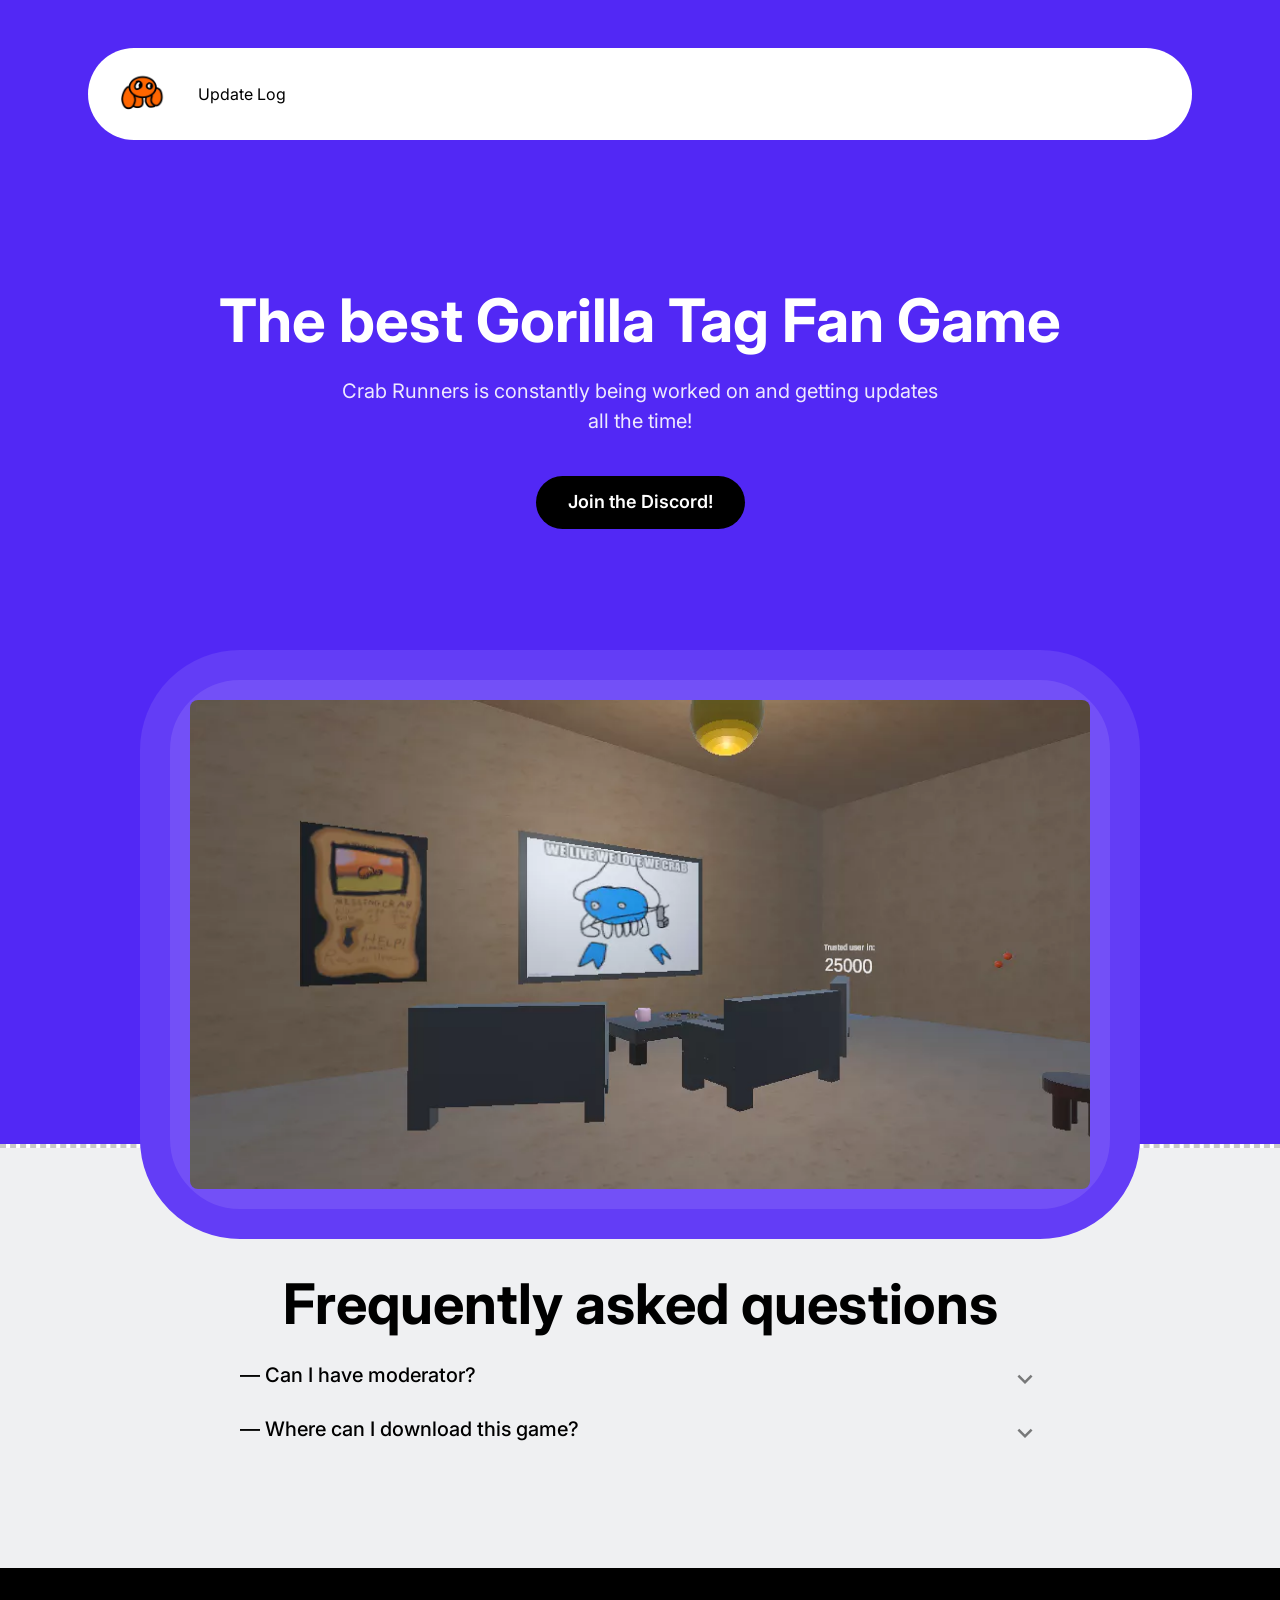
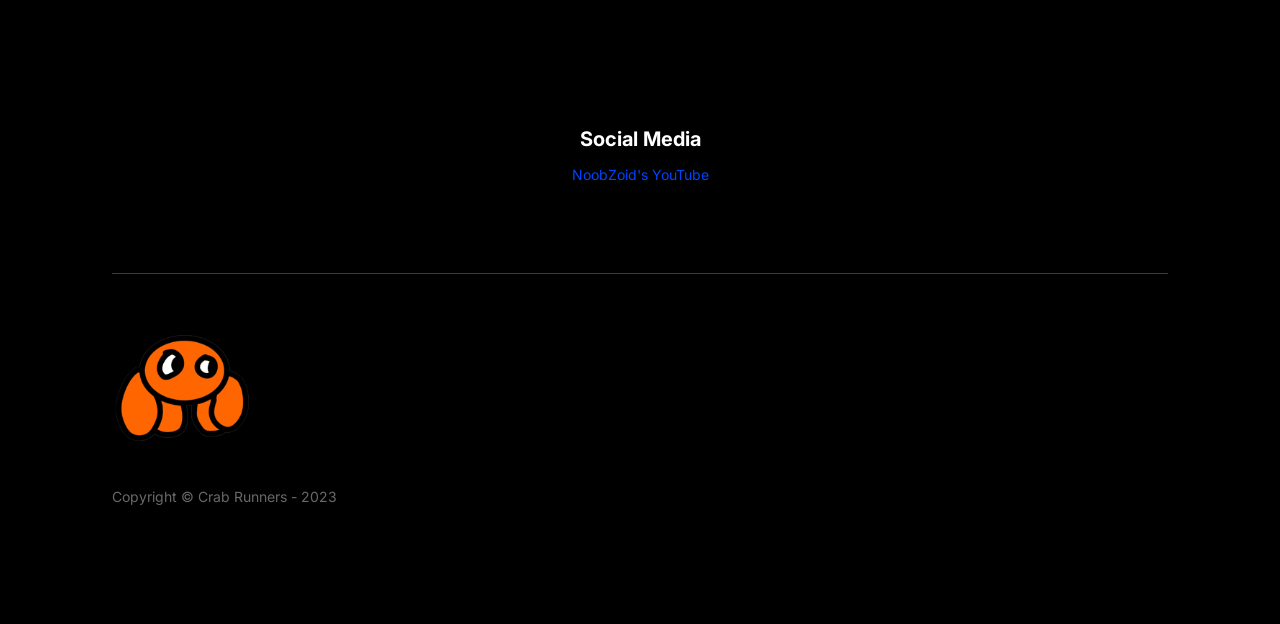
==== commit 0b5549af: "website update" ====
--- a/index.html
+++ b/index.html
@@ -1,8 +1,8 @@
 <!DOCTYPE html>
 <html lang="en">
   <head>
-    <title>Active Online Software Page</title>
-    <meta property="og:title" content="Active Online Software Page" />
+    <title>Crab Runners</title>
+    <meta property="og:title" content="Crab Runners" />
     <meta name="viewport" content="width=device-width, initial-scale=1.0" />
     <meta charset="utf-8" />
     <meta property="twitter:card" content="summary_large_image" />
--- a/index.css
+++ b/index.css
@@ -353,7 +353,6 @@
 }
 .home-branding {
   width: var(--dl-size-size-large);
-  filter: invert(100%) sepia(0%) saturate(0%) hue-rotate(93deg) brightness(103%) contrast(103%);;
   margin-bottom: var(--dl-space-space-unit);
 }
 .home-text17 {
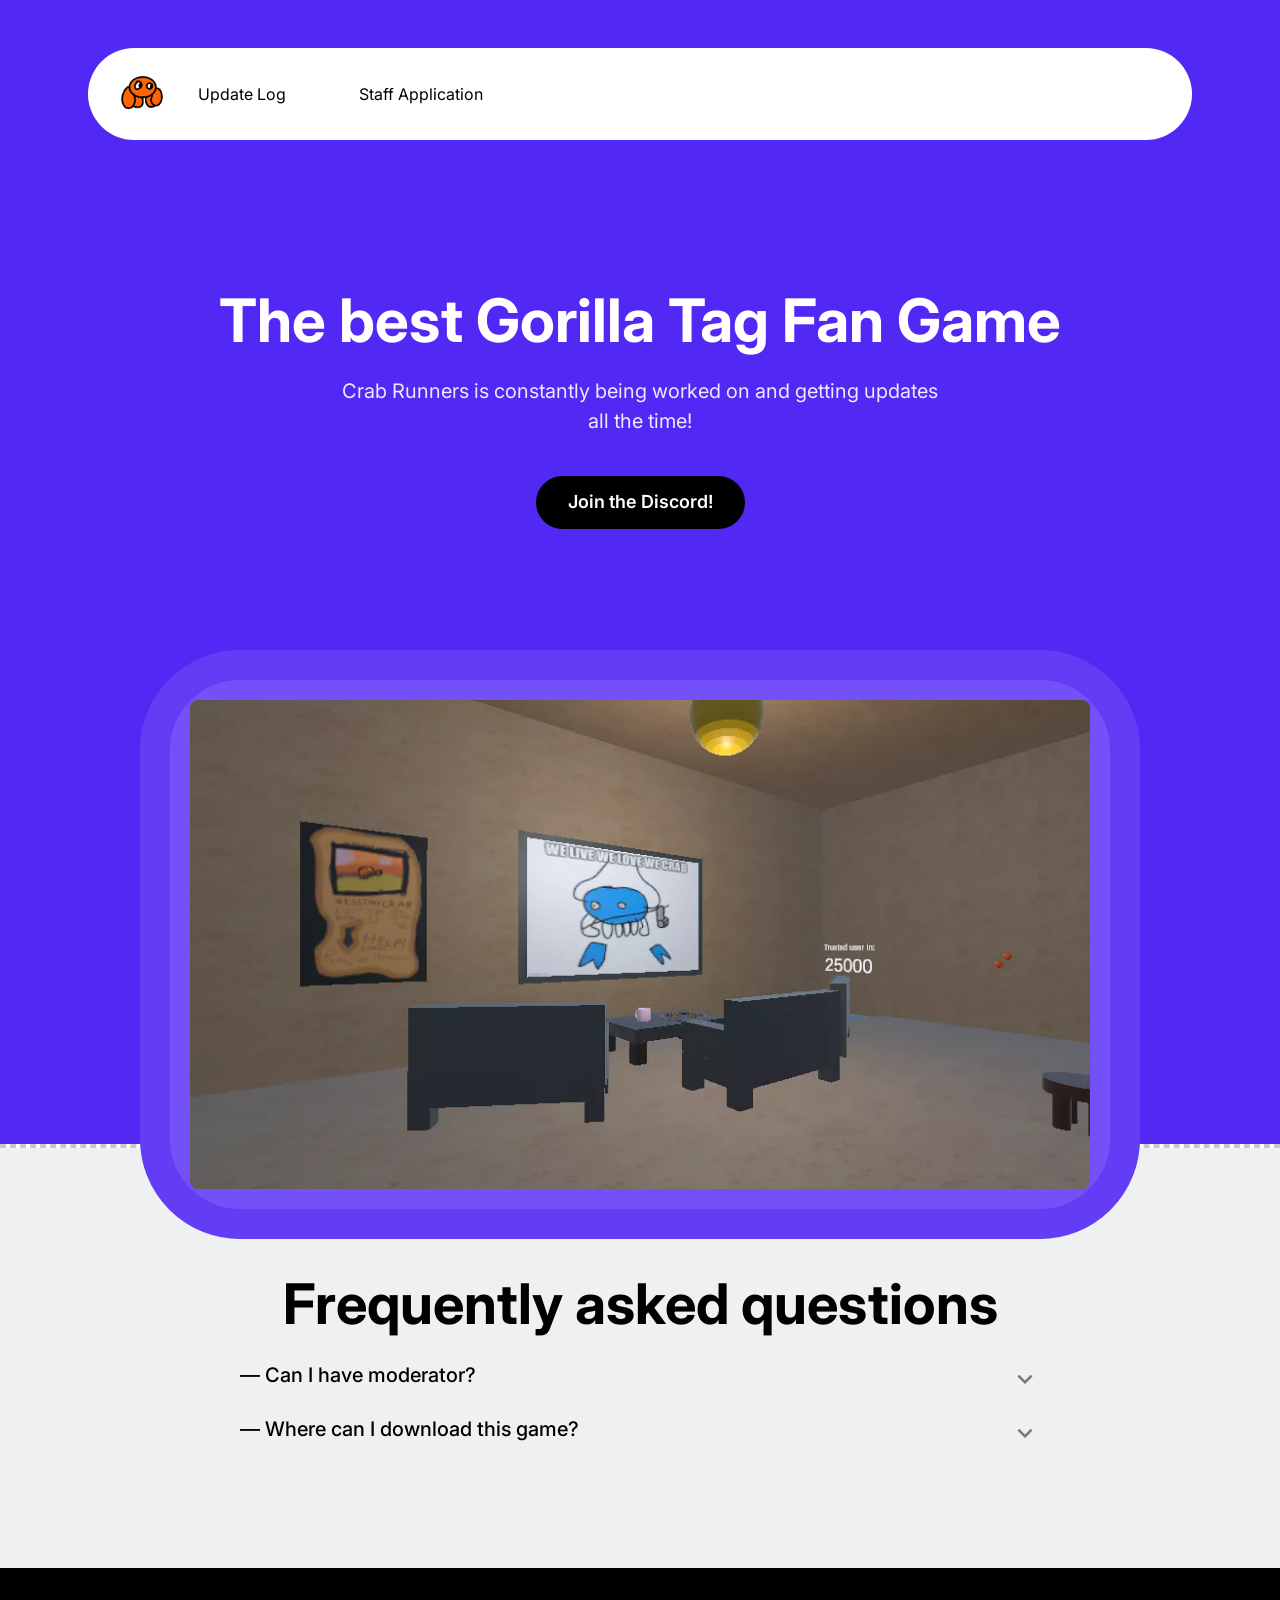
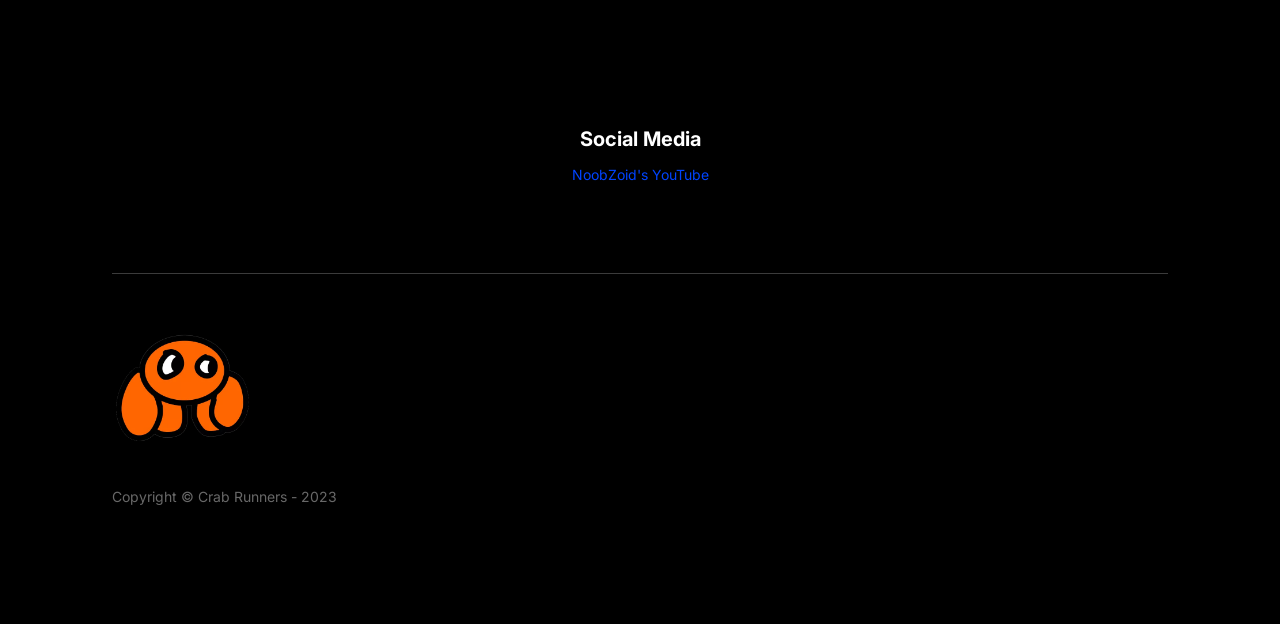
==== commit 76fb2dad: "website update" ====
--- a/index.html
+++ b/index.html
@@ -58,13 +58,16 @@
             <div id="mobile-menu" class="home-mobile-navigation">
               <img
                 alt="pastedImage"
-                src="public/pastedimage-no9b-1500h.png"
+                src="public/logos/untitled183-removebg-preview%20(2)-1500h.png"
                 class="home-logo"
               />
               <div class="home-links">
-                <span class="Link">Solutions</span>
-                <span class="Link">How it works</span>
-                <span class="Link">Prices</span>
+                <a href="update-log.html" class="home-navlink Link">
+                  Update Log
+                </a>
+                <a href="staff-application.html" class="home-navlink1 Link">
+                  Staff Application
+                </a>
               </div>
               <div id="close-mobile-menu" class="home-close-mobile-menu">
                 <svg viewBox="0 0 804.5714285714286 1024" class="home-icon">
@@ -79,12 +82,17 @@
                 <div class="home-left">
                   <img
                     alt="pastedImage"
-                    src="public/logos/untitled183-removebg-preview%20(2)-200h.png"
+                    src="public/logos/untitled183-removebg-preview%20(2)-1500h.png"
                     class="home-logo1"
                   />
-                  <a href="update-log.html" class="home-navlink">
+                  <a href="update-log.html" class="home-navlink2">
                     <div class="home-links1">
                       <span class="Link">Update Log</span>
+                    </div>
+                  </a>
+                  <a href="staff-application.html" class="home-navlink3">
+                    <div class="home-links2">
+                      <span class="Link">Staff Application</span>
                     </div>
                   </a>
                 </div>
@@ -127,8 +135,8 @@
             </div>
           </div>
           <header class="home-header">
-            <h1 class="home-text04">The best Gorilla Tag Fan Game</h1>
-            <p class="home-text05">
+            <h1 class="home-text02">The best Gorilla Tag Fan Game</h1>
+            <p class="home-text03">
               <span>
                 Crab Runners is constantly being worked on and getting updates
                 all the time!
@@ -142,16 +150,16 @@
               class="home-link"
             >
               <div class="home-get-started">
-                <span class="home-text08">Join the Discord!</span>
+                <span class="home-text06">Join the Discord!</span>
               </div>
             </a>
           </header>
           <div class="home-dashboard-preview">
             <div class="home-outline">
               <img
-                alt="pastedImage"
                 src="public/GamePhotos/image_2023-09-30_110210720-1200h.png"
                 loading="lazy"
+                alt="pastedImage"
                 class="home-image"
               />
             </div>
@@ -160,12 +168,12 @@
         <section class="home-banners"></section>
         <section class="home-faq">
           <div class="home-heading">
-            <span class="home-text09 title">Frequently asked questions</span>
+            <span class="home-text07 title">Frequently asked questions</span>
           </div>
           <div class="home-accordion">
             <div data-faq="closed" class="accordionContainer">
               <div class="home-header1">
-                <span class="home-text10">— Can I have moderator?</span>
+                <span class="home-text08">— Can I have moderator?</span>
                 <svg viewBox="0 0 1024 1024" class="accordionIcon">
                   <path
                     d="M316 366l196 196 196-196 60 60-256 256-256-256z"
@@ -173,14 +181,14 @@
                 </svg>
               </div>
               <div class="accordionContent">
-                <span class="home-text11">
+                <span class="home-text09">
                   You can join the Discord and apply, but don't ask for it!
                 </span>
               </div>
             </div>
             <div class="accordionContainer">
               <div class="home-header2">
-                <span class="home-text12">
+                <span class="home-text10">
                   — Where can I download this game?
                 </span>
                 <svg viewBox="0 0 1024 1024" class="accordionIcon">
@@ -197,7 +205,7 @@
                   class="home-link1"
                 >
                   <span>You can download this game on App Lab! Click</span>
-                  <span class="home-text14">here</span>
+                  <span class="home-text12">here</span>
                   <span>to download it.</span>
                 </a>
               </div>
@@ -264,8 +272,8 @@
           <div class="home-top">
             <div class="home-right1">
               <div class="home-category">
-                <span class="home-text16">Social Media</span>
-                <div class="home-links2">
+                <span class="home-text14">Social Media</span>
+                <div class="home-links3">
                   <a
                     href="https://youtube.com/noobzoid"
                     target="_blank"
@@ -281,10 +289,10 @@
           <div class="home-bottom">
             <img
               alt="pastedImage"
-              src="public/logos/untitled183-removebg-preview%20(2)-200h.png"
+              src="public/logos/untitled183-removebg-preview%20(2)-1500h.png"
               class="home-branding"
             />
-            <span class="home-text17">Copyright © Crab Runners - 2023</span>
+            <span class="home-text15">Copyright © Crab Runners - 2023</span>
           </div>
         </footer>
       </div>
--- a/index.css
+++ b/index.css
@@ -33,6 +33,7 @@
   z-index: 150;
   position: fixed;
   transform: translateX(100%);
+  align-self: center;
   transition: transform 0.3s;
   align-items: flex-start;
   padding-top: var(--dl-space-space-twounits);
@@ -51,6 +52,12 @@
   align-items: flex-start;
   flex-direction: column;
 }
+.home-navlink {
+  text-decoration: none;
+}
+.home-navlink1 {
+  text-decoration: none;
+}
 .home-close-mobile-menu {
   top: var(--dl-space-space-oneandhalfunits);
   right: var(--dl-space-space-oneandhalfunits);
@@ -101,10 +108,20 @@
   height: 45px;
   margin-left: var(--dl-space-space-halfunit);
 }
-.home-navlink {
+.home-navlink2 {
   display: contents;
 }
 .home-links1 {
+  display: flex;
+  align-items: center;
+  margin-left: 33px;
+  flex-direction: row;
+  text-decoration: none;
+}
+.home-navlink3 {
+  display: contents;
+}
+.home-links2 {
   display: flex;
   align-items: center;
   margin-left: 33px;
@@ -138,7 +155,7 @@
   align-items: center;
   flex-direction: column;
 }
-.home-text04 {
+.home-text02 {
   color: rgb(255, 255, 255);
   font-size: 60px;
   font-style: normal;
@@ -146,7 +163,7 @@
   font-weight: 700;
   line-height: 80px;
 }
-.home-text05 {
+.home-text03 {
   color: rgb(238, 233, 254);
   font-size: 20px;
   max-width: 600px;
@@ -177,7 +194,7 @@
   color: black;
   background-color: #ffffff;
 }
-.home-text08 {
+.home-text06 {
   font-size: 18px;
   font-style: normal;
   font-weight: 600;
@@ -232,7 +249,7 @@
   user-select: none;
   flex-direction: column;
 }
-.home-text09 {
+.home-text07 {
   text-align: center;
 }
 .home-accordion {
@@ -249,14 +266,14 @@
   display: flex;
   justify-content: space-between;
 }
-.home-text10 {
+.home-text08 {
   width: 100%;
   font-size: 20px;
   max-width: 760px;
   font-style: normal;
   font-weight: 500;
 }
-.home-text11 {
+.home-text09 {
   width: 100%;
   max-width: 760px;
   line-height: 24px;
@@ -266,7 +283,7 @@
   display: flex;
   justify-content: space-between;
 }
-.home-text12 {
+.home-text10 {
   width: 100%;
   font-size: 20px;
   max-width: 760px;
@@ -279,7 +296,7 @@
   line-height: 24px;
   text-decoration: none;
 }
-.home-text14 {
+.home-text12 {
   color: #027dff;
 }
 .home-container4 {
@@ -288,6 +305,7 @@
 .home-footer {
   width: 100%;
   display: flex;
+  position: relative;
   align-items: center;
   padding-top: var(--dl-space-space-sevenunits);
   padding-left: var(--dl-space-space-sevenunits);
@@ -322,7 +340,7 @@
   display: flex;
   flex-direction: column;
 }
-.home-text16 {
+.home-text14 {
   color: rgb(255, 255, 255);
   font-size: 20px;
   align-self: center;
@@ -330,7 +348,7 @@
   font-weight: 700;
   margin-bottom: var(--dl-space-space-unit);
 }
-.home-links2 {
+.home-links3 {
   gap: var(--dl-space-space-unit);
   display: flex;
   align-items: flex-start;
@@ -355,7 +373,7 @@
   width: var(--dl-size-size-large);
   margin-bottom: var(--dl-space-space-unit);
 }
-.home-text17 {
+.home-text15 {
   color: rgb(104, 104, 104);
   font-size: 14px;
   line-height: 30px;
@@ -379,12 +397,20 @@
     padding-right: 10px;
   }
   .home-left {
+    position: relative;
     margin-left: var(--dl-space-space-halfunit);
   }
   .home-logo1 {
+    top: 0px;
+    left: -18px;
     width: 64px;
+    height: 65px;
+    position: absolute;
   }
   .home-links1 {
+    display: none;
+  }
+  .home-links2 {
     display: none;
   }
   .home-mobile-menu-button {
@@ -411,14 +437,14 @@
     gap: var(--dl-space-space-twounits);
     flex-direction: column;
   }
-  .home-links2 {
+  .home-links3 {
     gap: var(--dl-space-space-unit);
   }
   .home-branding {
     width: var(--dl-size-size-medium);
     margin-bottom: var(--dl-space-space-halfunit);
   }
-  .home-text17 {
+  .home-text15 {
     font-size: 12px;
     line-height: 25px;
     margin-bottom: 0px;
@@ -440,7 +466,14 @@
     padding-right: 0px;
   }
   .home-left {
+    position: relative;
     margin-left: var(--dl-space-space-unit);
+  }
+  .home-logo1 {
+    top: 3px;
+    left: -9px;
+    height: 57px;
+    position: absolute;
   }
   .home-right {
     margin-right: var(--dl-space-space-unit);
@@ -450,14 +483,14 @@
     margin-top: var(--dl-space-space-fourunits);
     justify-content: center;
   }
-  .home-text04 {
+  .home-text02 {
     color: rgb(255, 255, 255);
     font-size: 32px;
     font-style: normal;
     font-weight: 700;
     line-height: 36px;
   }
-  .home-text05 {
+  .home-text03 {
     color: rgb(238, 233, 254);
     font-size: 16px;
     margin-top: var(--dl-space-space-unit);
@@ -467,8 +500,10 @@
     margin-top: var(--dl-space-space-twounits);
   }
   .home-dashboard-preview {
-    top: 520px;
+    left: 54px;
     width: 90%;
+    bottom: -193px;
+    position: static;
     border-width: 10px;
     border-radius: 45px;
   }
@@ -480,12 +515,13 @@
     width: 100%;
   }
   .home-faq {
+    height: 615px;
     padding: var(--dl-space-space-fourunits);
   }
   .home-heading {
     width: 100%;
   }
-  .home-text09 {
+  .home-text07 {
     font-size: 36px;
     line-height: 36px;
   }
@@ -506,7 +542,18 @@
     align-items: center;
     justify-content: center;
   }
-  .home-text05 {
+  .home-left {
+    position: relative;
+  }
+  .home-logo1 {
+    top: 2px;
+    left: -13px;
+    width: 72px;
+    height: 62px;
+    position: absolute;
+    align-self: flex-end;
+  }
+  .home-text03 {
     color: #EEE9FE;
   }
   .home-get-started {
